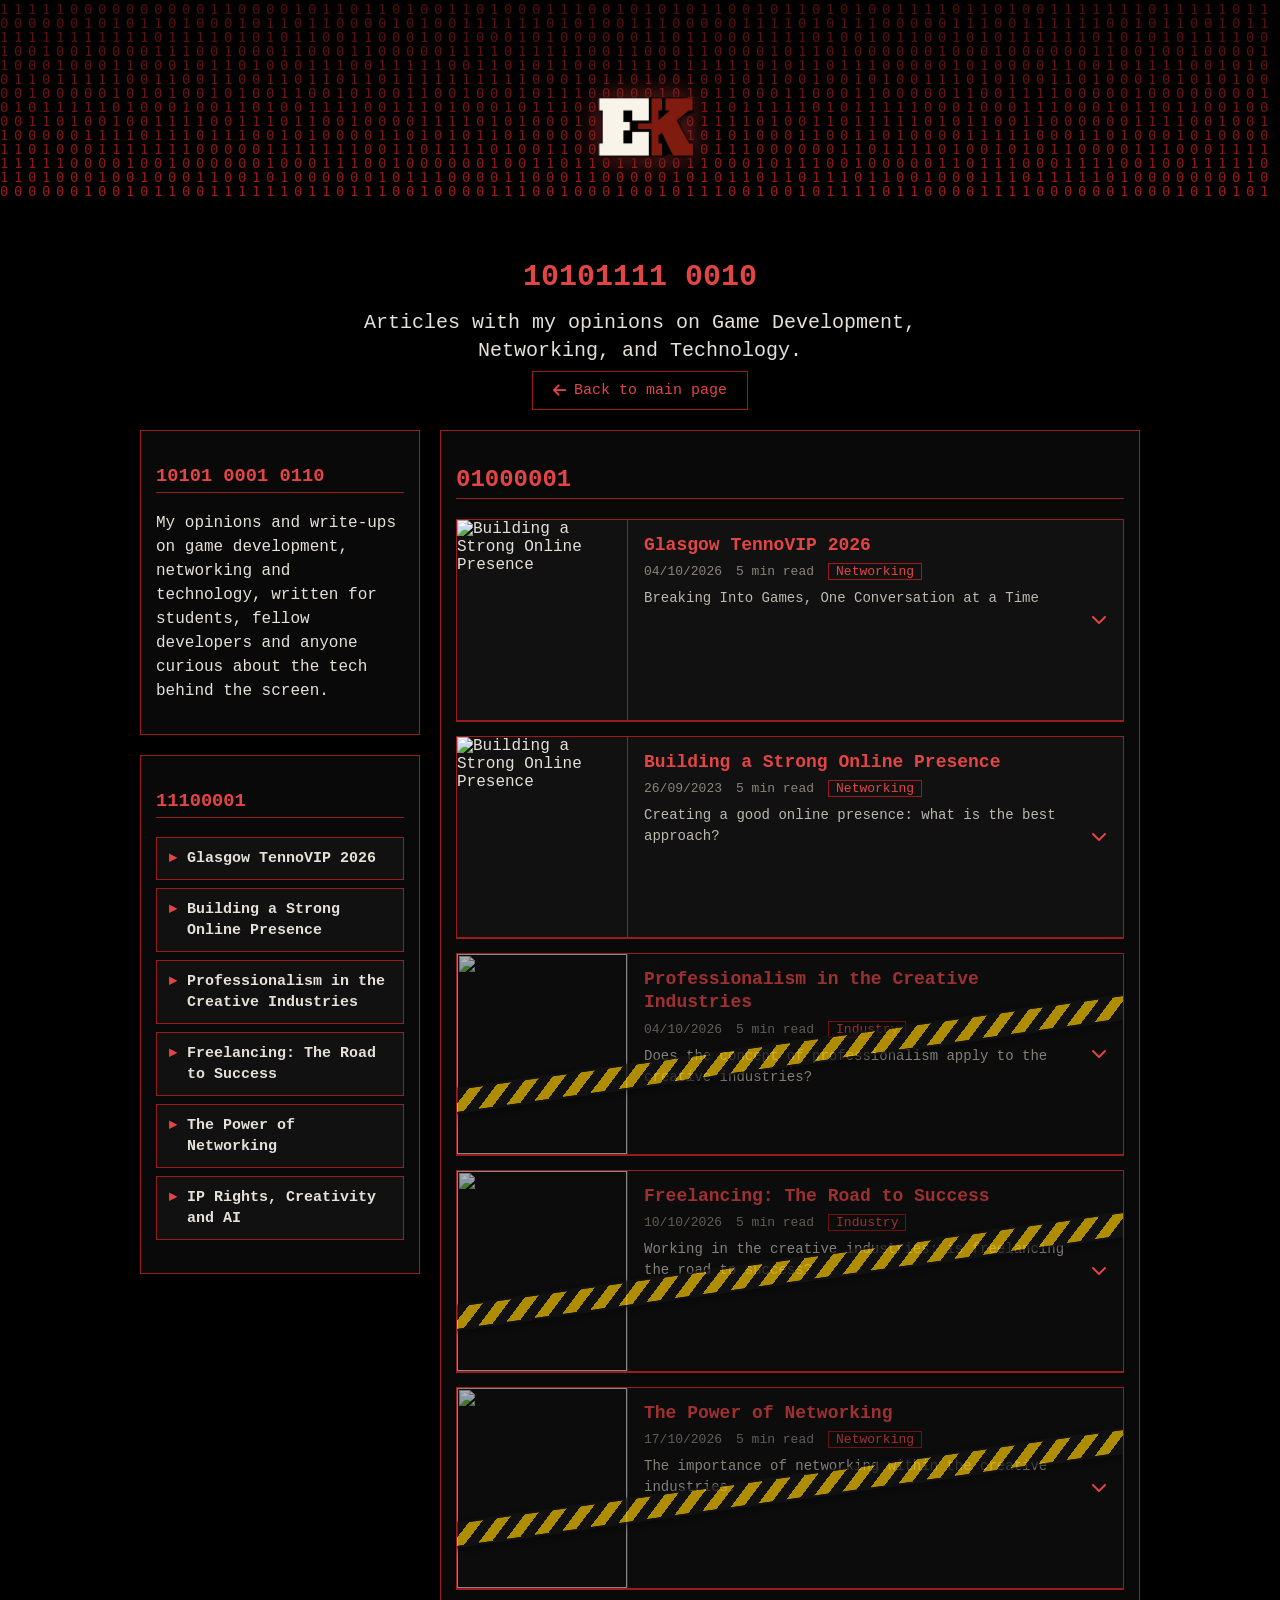
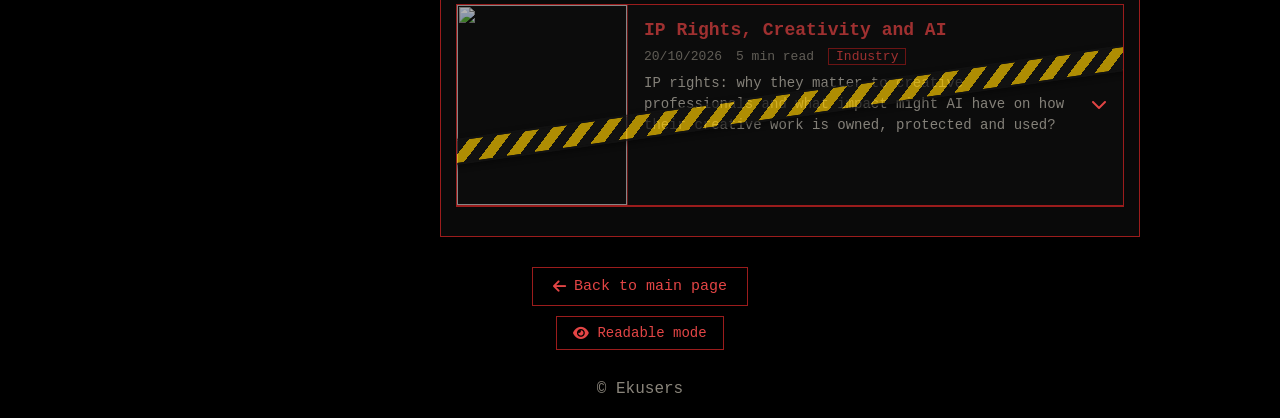
==== article.html @ 9459da47 "Update" ====
<!DOCTYPE html>
<html lang="en">
<head>
    <meta charset="utf-8">
    <title>Articles | EK Portfolio</title>
    <meta name="viewport" content="width=device-width, initial-scale=1.0">
    <meta name="description" content="Articles on games, development and interactive web systems.">
    <meta name="theme-color" content="#000000">

    <!-- Page icon shown in the browser tab -->
    <link rel="icon" type="image/png" href="logo.png">
    <link rel="apple-touch-icon" href="logo.png">

    <!-- Font Awesome -->
    <link rel="stylesheet" href="https://cdnjs.cloudflare.com/ajax/libs/font-awesome/6.5.0/css/all.min.css">

    <link rel="stylesheet" href="style.css">

    <script>
        // Returning visitors in the same browser session skip the loading screen
        try { if (sessionStorage.getItem("ekSeen")) document.documentElement.classList.add("skip-loader"); } catch (e) {}
    </script>
</head>
<body>

<canvas id="matrix"></canvas>

<!-- LOADING SCREEN -->
<div id="loader">
    <img src="logo.png" class="loader-logo" alt="" aria-hidden="true">
    <div class="loading-text" id="loadingText"></div>
    <div class="loading-bar-container">
        <div class="loading-bar" id="loadingBar"></div>
    </div>
</div>

<div class="page blog-page hidden">

    <!-- ============ TITLE AREA ============ -->
    <header>
        <img src="logo.png" class="main-logo" alt="EK logo">

        <h1>Articles page</h1>
        <p class="headline">Articles with my opinions on Game Development, Networking, and Technology.</p>

        <div class="cta-row">
            <a class="btn btn-secondary" href="index.html"><i class="fas fa-arrow-left"></i> Back to main page</a>
        </div>
    </header>

    <div class="layout">

        <!-- ============ SIDEBAR ============ -->
        <aside class="sidebar">

            <div class="box" id="about-blog">
                <h3>About this page</h3>
                <p class="about-text">My opinions and write-ups on game development, networking and technology, written for students, fellow developers and anyone curious about the tech behind the screen.</p>
            </div>

            <div class="box" id="article-list-box">
                <h3>Articles</h3>
                <!-- Filled in automatically from the articles on this page. Click one to jump to it and open it. -->
                <ul class="article-jump" id="articleJump"></ul>
                <br>
            </div>

        </aside>

        <!-- ============ ARTICLES ============ -->
        <main class="content">

            <div class="box" id="articles">
                <h2>Articles</h2>
                <!-- ================================================================
                     ARTICLE 1
                     ================================================================ -->
                <div class="project-item article-item" id="article-1">

                    <button class="project-toggle article-toggle">
                        <img class="article-thumb" src="IMG_9405.jpg"  viewBox='0 0 320 200'%3E%3Crect width='320' height='200' fill='%23111'/%3E%3Crect x='4' y='4' width='312' height='192' alt="Building a Strong Online Presence">
                        <span class="article-summary">
                            <span class="article-title">Glasgow TennoVIP 2026</span>
                            <span class="article-meta">
                                <span class="article-date">04/10/2026</span>
                                <span>5 min read</span>
                                <span class="article-topic">Networking</span>
                            </span>
                            <span class="article-excerpt">Breaking Into Games, One Conversation at a Time</span>
                        </span>
                        <span class="article-chevron" aria-hidden="true"><i class="fas fa-chevron-down"></i></span>
                    </button>

                    <!-- THE ARTICLE -->

                    <div class="project-content article-content">
                        <div class="article-body">

                            <div class="article-byline">
                                <span>By Christopher Abraham</span>
                                <span>04/10/2026</span>
                                <span data-word-count></span>
                            </div>

                            <p class="article-lede">Last night I had the chance to attend Glasgow TennoVIP 2026, an evening that turned out to be one of the most valuable experiences I've had so far as an aspiring game developer.</p>
 
                            <p>TennoVIP is Digital Extremes' community event series built around Warframe, and this particular evening brought together fans, developers, and members of the community team for an evening of conversation, insight, and genuine connection.</p>
                            <p>For someone still early in their journey into the games industry, it was a rare opportunity to speak directly with people who have built careers at a studio I deeply admire.</p>

                            <h4 id="choosing-a-platform">The Conversation</h4>
                            <p>The highlight of the night was an insightful discussion with members of the Warframe development and community team about a question that matters a great deal to junior developers and students: how do you stand out and actually break into a studio like Digital Extremes?</p>
                            <p>A huge thank you to Megan Everett, Adrian Bott, and Zach McKone, who each took the time to share honest, practical advice on getting noticed by employers and building a path into video game development.</p>
 
                            <h4 id="promoting-work">What We Talked About</h4>
                            <p>A few of the key themes from the conversation:</p>
                                <ul class="project-highlights">
                                    <li>Building a visible portfolio &mdash; having finished, playable work online matters more than a long list of unfinished ideas.</li>
                                    <li>Getting noticed by studios &mdash; engaging genuinely with a studio's community, events and output before ever applying.</li>
                                    <li>Standing out from other candidates &mdash; leaning into a specific skill or niche rather than trying to do everything.</li>
                                    <li>Networking honestly &mdash; treating events like this as a conversation, not a pitch, and following up afterwards.</li>
                                    <li>Persistence over perfection &mdash; most people's path into the industry wasn't linear, and that's normal.</li>
                                </ul>


 
                            <h4 id="standing-out">Why Moments Like This Matter</h4>
                            <p>What struck me most was how generous the conversation felt. There was no gatekeeping or vague platitudes, just real, actionable insight from people who clearly care about helping the next generation of developers find their footing.</p>
                            <p>Moments like these are invaluable for anyone starting out in games, where the path in isn't always obvious and advice from people who've actually walked it is worth more than almost anything else.</p>
                    
                            
 
                            <h4 id="include-exclude">Final Thoughts</h4>
                            <p>I'm incredibly grateful for the opportunity, and for the generosity of the Digital Extremes team in hosting an event like this close to home. It's one thing to admire a studio from a distance; it's another to be welcomed in, even briefly, and treated as part of the conversation rather than an outsider looking in.</p>
                            <p>To anyone else studying or starting out in game development: look out for events like this. The advice is useful, but the connections and confidence you take away from them matter just as much.</p>
                                
    
                            <div class="article-sources">
                                <h4>Megan Everett, Myself, Zach McKone and Adrian Bott</h4>
                                <img src="IMG_9408.jpg" alt="Megan Everett, Myself, Zach McKone and Adrian Bott" class="article-image">
                            </div>

                        </div>
                    </div>
                </div>

                <!-- ================================================================
                     ARTICLE 2
                     ================================================================ -->
                <div class="project-item article-item" id="article-2">

                    <button class="project-toggle article-toggle">
                        <img class="article-thumb" src="https://ecole-intuit-lab.co.in/wp-content/uploads/fly-images/27397/portfolio-ideas-for-design-students-15-unique-creative-projects-to-truly-stand-out-1-1800x1800.png"  viewBox='0 0 320 200'%3E%3Crect width='320' height='200' fill='%23111'/%3E%3Crect x='4' y='4' width='312' height='192' alt="Building a Strong Online Presence">
                        <span class="article-summary">
                            <span class="article-title">Building a Strong Online Presence</span>
                            <span class="article-meta">
                                <span class="article-date">26/09/2023</span>
                                <span>5 min read</span>
                                <span class="article-topic">Networking</span>
                            </span>
                            <span class="article-excerpt">Creating a good online presence: what is the best approach?</span>
                        </span>
                        <span class="article-chevron" aria-hidden="true"><i class="fas fa-chevron-down"></i></span>
                    </button>

                    <!-- THE ARTICLE -->
                    <div class="project-content article-content">
                        <div class="article-body">

                            <div class="article-byline">
                                <span>By Christopher Abraham</span>
                                <span>26/09/2023</span>
                                <span data-word-count></span>
                            </div>

                            <p class="article-lede">An online presence has become part of the modern CV. Research shows around 70% of employers use social media to screen candidates, and 47% are less likely to interview someone they cannot find online at all. Management writer Tom Peters put the underlying idea plainly back in 1997: "We are CEOs of our own companies: Me Inc."</p>
 
                            <p>Establishing a presence usually begins with an audit: searching your own name, tightening privacy settings, and deciding what you actually want to be known for. Next comes consistency, the same username, a professional photo, and a short bio that tells the same story everywhere it appears. The final piece is a central hub, ideally a personal website you control, that everything else points back to.</p>
 
                            <h4 id="choosing-a-platform">Choosing a Platform</h4>
                            <p>Platforms are best chosen by audience rather than fashion. Two or three well-maintained profiles generally outperform many neglected ones, and each serves a different purpose: professional networks build credibility, portfolios demonstrate skill, and social channels show personality and communication style.</p>
                                <ul class="project-highlights">
                                    <li>LinkedIn is the default for recruiters in almost every sector.</li>
                                    <li>A personal website provides a permanent, searchable portfolio you fully control.</li>
                                    <li>Industry-specific platforms serve particular fields; GitHub for computing, Behance and Dribbble for design, YouTube or Instagram for media and photography.</li>
                                </ul>
 
                            <h4 id="promoting-work">Promoting Work and Getting Noticed</h4>
                            <p>Promotion is largely consistent, generous participation rather than any single clever trick. Common steps include:</p>
                                <ul class="project-highlights">
                                    <li>Sharing projects as short stories covering the problem, the process, and the result.</li>
                                    <li>Commenting thoughtfully on others' work and joining relevant industry groups.</li>
                                    <li>Following target companies and engaging with their content before applying.</li>
                                    <li>Using clear, specific keywords in headlines and bios so recruiters can actually find you.</li>
                                    <li>Collecting recommendations from tutors, placement supervisors, and clients.</li>
                                    <li>Including a portfolio link on every CV and application.</li>
                                </ul>
 
                            <figure class="article-figure">
                                <div class="gauge-chart">
                                <p class="gauge-title">What employers do when researching candidates online (%)</p>
                                <div class="gauge" style="--value: 70">Screen social media before hiring</div>
                                <div class="gauge" style="--value: 71">Find social screening helpful for fit</div>
                                <div class="gauge" style="--value: 57">Less likely to interview if not found online</div>
                                <div class="gauge" style="--value: 54">Less likely to hire after distasteful content</div>
                                </div>
                                <figcaption>Source: <a href="https://fama.io/post/social-media-employment-requirement" target="_blank" rel="noopener">Fama, "Could Social Media Become the Next Requirement for Employment?"</a>, based on CareerBuilder/Harris Poll data; and <a href="https://www.getphyllo.com/post/how-can-social-media-screening-affect-job-opportunities" target="_blank" rel="noopener">Phyllo (2025)</a></figcaption>
                            </figure>
 
                            <h4 id="standing-out">Standing Out From the Competition</h4>
                            <p>Graduates in the same field often share similar grades and skills, so distinction comes from focus and evidence. Peters suggested asking what your "product" does that makes it different, in fifteen words or less. As one design agency put it when reviewing portfolios: "I would much rather see five strong pieces than sift through twenty mediocre ones."</p>
                            <p>A clear one-sentence positioning statement helps, something like "a data analyst who communicates through visual storytelling." Evidence beats adjectives: a measurable result, such as improving a site's load time or growing a society's membership, says more than calling yourself hardworking. Self-initiated projects, volunteering, and competition entries all signal initiative on top of coursework.</p>
                    
                            <figure class="article-figure">
                                <div class="chart">
                                <svg viewBox="0 0 480 220" xmlns="http://www.w3.org/2000/svg" role="img" aria-label="Bar chart: 86 percent of employers will visit a candidate portfolio if offered one, and 71 percent say portfolio quality shapes their hiring decision">
                                    <line class="grid" x1="40" y1="180" x2="460" y2="180"></line>
                                    <rect class="bar" x="100" y="42" width="90" height="138"></rect>
                                    <text x="145" y="32" text-anchor="middle">86%</text>
                                    <text class="muted" x="145" y="200" text-anchor="middle">Will visit a portfolio</text>
                                    <text class="muted" x="145" y="216" text-anchor="middle">if offered one</text>
                                    <rect class="bar" x="290" y="78" width="90" height="102"></rect>
                                    <text x="335" y="68" text-anchor="middle">71%</text>
                                    <text class="muted" x="335" y="200" text-anchor="middle">Say portfolio quality</text>
                                    <text class="muted" x="335" y="216" text-anchor="middle">shapes hiring decisions</text>
                                </svg>
                                </div>
                                <figcaption>Source: <a href="https://www.format.com/magazine/how-to-create-portfolio-hired-design-jobs" target="_blank" rel="noopener">Format Magazine, "How to Create a Portfolio That Gets You Hired"</a></figcaption>
                            </figure>
 
                            <h4 id="include-exclude">What to Include and What to Exclude</h4>
                            <p>Include:</p>
                                <ul class="project-highlights">
                                    <li>A small selection of your best three to six pieces, chosen for quality over quantity.</li>
                                    <li>Case studies explaining your role, tools, decisions, and outcomes.</li>
                                    <li>Testimonials, certificates, and links to live or published work.</li>
                                    <li>A concise, professional "About" section.</li>
                                </ul>
                            <p>Exclude:</p>
                                <ul class="project-highlights">
                                    <li>Weak, outdated, or unfinished work.</li>
                                    <li>Confidential client or placement material shared without permission.</li>
                                    <li>Content that surveyed employers flag provocative posts, references to drink or drugs, discriminatory comments.</li>
                                    <li>Complaints about tutors, employers, or colleagues.</li>
                                </ul>
 
                            <h4 id="update-frequency">Update Frequency and Examples of Work</h4>
                            <p>A portfolio is typically refreshed after each significant project and reviewed every term. On your main platform, posting or engaging two or three times a week is a sustainable rhythm, since regularity matters more than volume. As personal branding writer Dan Schawbel puts it, "Life is one big pitch, so you'd better start practicing."</p>
                            <p>Showcasing can begin early, even with limited experience. Typical starter examples include:</p>
                                <ul class="project-highlights">
                                    <li>A coursework project rewritten as a short case study.</li>
                                    <li>A GitHub repository with a clear, well-written README.</li>
                                    <li>A blog post analysing a current trend in your field.</li>
                                    <li>Before-and-after screenshots or a two-minute walkthrough video.</li>
                                    <li>A self-initiated redesign or improvement for a local business or society.</li>
                                </ul>
 
                            <h4 id="industry-guidance">Industry Guidance and Advice for Students</h4>
                            <p>Across most professions the guidance is consistent: be professional, visible, and authentic. Following professional bodies and leading practitioners helps you learn the standards and vocabulary of your field, and many industries publish their own social media guidelines worth reading early.</p>
                                <ul class="project-highlights">
                                    <li>Search your own name regularly.</li>
                                    <li>Separate personal and professional accounts where possible.</li>
                                    <li>Build contacts among alumni and industry speakers.</li>
                                    <li>Seek permission before sharing group or client work.</li>
                                    <li>Proofread everything before it goes public.</li>
                                    <li>Use a professional email address and profile photo.</li>
                                    <li>Be honest about your skills and experience.</li>
                                    <li>Keep content constructive rather than critical.</li>
                                    <li>Stay consistent in tone, style, and posting frequency.</li>
                                    <li>Be patient, a presence takes time, and quality still beats quantity.</li>
                                </ul>
    
                            <div class="article-sources">
                                <h4>Sources</h4>
                                <ol>
                                <li><a href="https://fama.io/post/social-media-employment-requirement" target="_blank" rel="noopener">Fama &mdash; "Could Social Media Become the Next Requirement for Employment?"</a></li>
                                <li><a href="https://www.getphyllo.com/post/how-can-social-media-screening-affect-job-opportunities" target="_blank" rel="noopener">Phyllo &mdash; "How Can Social Media Screening Affect Job Opportunities?" (2025)</a></li>
                                <li><a href="https://www.format.com/magazine/how-to-create-portfolio-hired-design-jobs" target="_blank" rel="noopener">Format Magazine &mdash; "How to Create a Portfolio That Gets You Hired"</a></li>
                                <li><a href="https://theproductivitypro.com/blog/tag/branding/" target="_blank" rel="noopener">Laura Stack &mdash; "Brand You: The Basics of Personal Branding," The Productivity Pro</a></li>
                                <li><a href="https://dongiannatti.substack.com/p/the-brand-called-you-tom-peters-1997" target="_blank" rel="noopener">Tom Peters &mdash; "The Brand Called You," Fast Company (1997)</a></li>
                                </ol>
                            </div>

                        </div>
                    </div>
                </div>

                <!-- ================================================================
                     ARTICLE 2
                     ================================================================ -->
                <div class="project-item article-item" id="article-2">

                    <button class="project-toggle article-toggle wip">
                        <img class="article-thumb" src="https://pec.ac.uk/wp-content/uploads/2021/05/AdobeStock_236241367-1-930x620-1.webp" viewBox='0 0 320 200'%3E%3Crect width='320' height='200' fill='%23111'/%3E%3Crect x='4' y='4' width='312' height='192' fill='none' stroke='%239b1c1c' stroke-width='2'/%3E%3Ctext x='160' y='106' fill='%238a857b' font-family='Courier New,monospace' font-size='18' text-anchor='middle'%3ECover image%3C/text%3E%3C/svg%3E" alt="">
                        <span class="article-summary">
                            <span class="article-title">Professionalism in the Creative Industries</span>
                            <span class="article-meta">
                                <span class="article-date">04/10/2026</span>
                                <span>5 min read</span>
                                <span class="article-topic">Industry</span>
                            </span>
                            <span class="article-excerpt">Does the concept of professionalism apply to the creative industries?</span>
                        </span>
                        <span class="article-chevron" aria-hidden="true"><i class="fas fa-chevron-down"></i></span>
                    </button>

                    <!-- THE ARTICLE-->
                    <div class="project-content article-content">
                        <div class="article-body">

                            <div class="article-byline">
                                <span>By Christopher Abraham</span>
                                <span>04/10/2026</span>
                                <span data-word-count></span>
                            </div>

                            <p class="article-lede">Opening</p>

                            <h4>Title</h4>
                            <p>Paragraph</p>
                            <p>Paragraph</p>

                            <h4>Title</h4>
                            <p>Paragraph</p>
                            <p>Paragraph</p>
                            <p>Paragraph</p>

                            <figure class="article-figure">
                                <img src="data:image/svg+xml,%3Csvg xmlns='http://www.w3.org/2000/svg' viewBox='0 0 800 450'%3E%3Crect width='800' height='450' fill='%23111'/%3E%3Crect x='6' y='6' width='788' height='438' fill='none' stroke='%239b1c1c' stroke-width='2'/%3E%3Ctext x='400' y='235' fill='%238a857b' font-family='Courier New,monospace' font-size='30' text-anchor='middle'%3EImage 2%3C/text%3E%3C/svg%3E" alt="Describe what this image shows">
                                <figcaption>Image caption</figcaption>
                            </figure>

                            <h4>Title</h4>
                            <p>Paragraph</p>
                            <p>Paragraph</p>

                            <h4>Title</h4>
                            <p>Paragraph</p>
                            <p>Paragraph</p>


                            <figure class="article-figure">
                                <img src="data:image/svg+xml,%3Csvg xmlns='http://www.w3.org/2000/svg' viewBox='0 0 800 450'%3E%3Crect width='800' height='450' fill='%23111'/%3E%3Crect x='6' y='6' width='788' height='438' fill='none' stroke='%239b1c1c' stroke-width='2'/%3E%3Ctext x='400' y='235' fill='%238a857b' font-family='Courier New,monospace' font-size='30' text-anchor='middle'%3EImage 2%3C/text%3E%3C/svg%3E" alt="Describe what this image shows">
                                <figcaption>Image caption</figcaption>
                            </figure>

                            <h4>Title</h4>
                            <p>Paragraph</p>
                            <p>Paragraph</p>

                            <div class="article-sources">
                                <h4>Sources</h4>
                                <ol>
                                    <li><a href="#" target="_blank" rel="noopener noreferrer">[Author. Title of the source. Publisher, year.]</a></li>
                                    <li><a href="#" target="_blank" rel="noopener noreferrer">[Author. Title of the source. Publisher, year.]</a></li>
                                    <li><a href="#" target="_blank" rel="noopener noreferrer">[Author. Title of the source. Publisher, year.]</a></li>
                                </ol>
                            </div>

                        </div>
                    </div>
                </div>

                <!-- ================================================================
                     ARTICLE 3 
                     ================================================================ -->
                <div class="project-item article-item" id="article-3">

                    <button class="project-toggle article-toggle wip">
                        <img class="article-thumb" src="https://whereintheworldisnina.com/wp-content/uploads/2020/04/working-online-as-a-freelancer-800x520.jpg" viewBox='0 0 320 200'%3E%3Crect width='320' height='200' fill='%23111'/%3E%3Crect x='4' y='4' width='312' height='192' fill='none' stroke='%239b1c1c' stroke-width='2'/%3E%3Ctext x='160' y='106' fill='%238a857b' font-family='Courier New,monospace' font-size='18' text-anchor='middle'%3ECover image%3C/text%3E%3C/svg%3E" alt="">
                        <span class="article-summary">
                            <span class="article-title">Freelancing: The Road to Success</span>
                            <span class="article-meta">
                                <span class="article-date">10/10/2026</span>
                                <span>5 min read</span>
                                <span class="article-topic">Industry</span>
                            </span>
                            <span class="article-excerpt">Working in the creative industries: is freelancing the road to success?</span>
                        </span>
                        <span class="article-chevron" aria-hidden="true"><i class="fas fa-chevron-down"></i></span>
                    </button>

                    <!-- THE ARTICLE-->
                    <div class="project-content article-content">
                        <div class="article-body">

                            <div class="article-byline">
                                <span>By Christopher Abraham</span>
                                <span>10/10/2026</span>
                                <span data-word-count></span>
                            </div>

                             <p class="article-lede">Opening</p>

                            <h4>Title</h4>
                            <p>Paragraph</p>
                            <p>Paragraph</p>

                            <h4>Title</h4>
                            <p>Paragraph</p>
                            <p>Paragraph</p>
                            <p>Paragraph</p>

                            <figure class="article-figure">
                                <img src="data:image/svg+xml,%3Csvg xmlns='http://www.w3.org/2000/svg' viewBox='0 0 800 450'%3E%3Crect width='800' height='450' fill='%23111'/%3E%3Crect x='6' y='6' width='788' height='438' fill='none' stroke='%239b1c1c' stroke-width='2'/%3E%3Ctext x='400' y='235' fill='%238a857b' font-family='Courier New,monospace' font-size='30' text-anchor='middle'%3EImage 2%3C/text%3E%3C/svg%3E" alt="Describe what this image shows">
                                <figcaption>Image caption</figcaption>
                            </figure>

                            <h4>Title</h4>
                            <p>Paragraph</p>
                            <p>Paragraph</p>

                            <figure class="article-figure">
                                <div class="chart" data-type="bar" data-unit="Sample"
                                     data-labels="1,2,3,4,5"
                                     data-values="3,7,12,9,16"></div>
                                <figcaption>Graph caption</figcaption>
                            </figure>

                            <h4>Title</h4>
                            <p>Paragraph</p>
                            <p>Paragraph</p>

                            <h4>Title</h4>
                            <p>Paragraph</p>
                            <p>Paragraph</p>


                            <figure class="article-figure">
                                <img src="data:image/svg+xml,%3Csvg xmlns='http://www.w3.org/2000/svg' viewBox='0 0 800 450'%3E%3Crect width='800' height='450' fill='%23111'/%3E%3Crect x='6' y='6' width='788' height='438' fill='none' stroke='%239b1c1c' stroke-width='2'/%3E%3Ctext x='400' y='235' fill='%238a857b' font-family='Courier New,monospace' font-size='30' text-anchor='middle'%3EImage 2%3C/text%3E%3C/svg%3E" alt="Describe what this image shows">
                                <figcaption>Image caption</figcaption>
                            </figure>

                            <h4>Title</h4>
                            <p>Paragraph</p>
                            <p>Paragraph</p>

                            <div class="article-sources">
                                <h4>Sources</h4>
                                <ol>
                                    <li><a href="#" target="_blank" rel="noopener noreferrer">[Author. Title of the source. Publisher, year.]</a></li>
                                    <li><a href="#" target="_blank" rel="noopener noreferrer">[Author. Title of the source. Publisher, year.]</a></li>
                                    <li><a href="#" target="_blank" rel="noopener noreferrer">[Author. Title of the source. Publisher, year.]</a></li>
                                </ol>
                            </div>

                        </div>
                    </div>
                </div>

                <!-- ================================================================
                     ARTICLE 4
                     ================================================================ -->
                <div class="project-item article-item" id="article-4">

                    <button class="project-toggle article-toggle wip">
                        <img class="article-thumb" src="https://knowledge.wharton.upenn.edu/wp-content/uploads/2023/11/11.22.23-marissa-king-nano-tool-networking-v2-GettyImages-1385170533.jpg" viewBox='0 0 320 200'%3E%3Crect width='320' height='200' fill='%23111'/%3E%3Crect x='4' y='4' width='312' height='192' fill='none' stroke='%239b1c1c' stroke-width='2'/%3E%3Ctext x='160' y='106' fill='%238a857b' font-family='Courier New,monospace' font-size='18' text-anchor='middle'%3ECover image%3C/text%3E%3C/svg%3E" alt="">
                        <span class="article-summary">
                            <span class="article-title">The Power of Networking</span>
                            <span class="article-meta">
                                <span class="article-date">17/10/2026</span>
                                <span>5 min read</span>
                                <span class="article-topic">Networking</span>
                            </span>
                            <span class="article-excerpt">The importance of networking within the creative industries.</span>
                        </span>
                        <span class="article-chevron" aria-hidden="true"><i class="fas fa-chevron-down"></i></span>
                    </button>

                    <!-- THE ARTICLE-->
                    <div class="project-content article-content">
                        <div class="article-body">

                            <div class="article-byline">
                                <span>By Christopher Abraham</span>
                                <span>17/10/2026</span>
                                <span data-word-count></span>
                            </div>

                             <p class="article-lede">Opening</p>

                            <h4>Title</h4>
                            <p>Paragraph</p>
                            <p>Paragraph</p>

                            <h4>Title</h4>
                            <p>Paragraph</p>
                            <p>Paragraph</p>
                            <p>Paragraph</p>

                            <figure class="article-figure">
                                <img src="data:image/svg+xml,%3Csvg xmlns='http://www.w3.org/2000/svg' viewBox='0 0 800 450'%3E%3Crect width='800' height='450' fill='%23111'/%3E%3Crect x='6' y='6' width='788' height='438' fill='none' stroke='%239b1c1c' stroke-width='2'/%3E%3Ctext x='400' y='235' fill='%238a857b' font-family='Courier New,monospace' font-size='30' text-anchor='middle'%3EImage 2%3C/text%3E%3C/svg%3E" alt="Describe what this image shows">
                                <figcaption>Image caption</figcaption>
                            </figure>

                            <h4>Title</h4>
                            <p>Paragraph</p>
                            <p>Paragraph</p>

                            <figure class="article-figure">
                                <div class="chart" data-type="bar" data-unit="Sample"
                                     data-labels="1,2,3,4,5"
                                     data-values="3,7,12,9,16"></div>
                                <figcaption>Graph caption</figcaption>
                            </figure>

                            <h4>Title</h4>
                            <p>Paragraph</p>
                            <p>Paragraph</p>

                            <h4>Title</h4>
                            <p>Paragraph</p>
                            <p>Paragraph</p>


                            <figure class="article-figure">
                                <img src="data:image/svg+xml,%3Csvg xmlns='http://www.w3.org/2000/svg' viewBox='0 0 800 450'%3E%3Crect width='800' height='450' fill='%23111'/%3E%3Crect x='6' y='6' width='788' height='438' fill='none' stroke='%239b1c1c' stroke-width='2'/%3E%3Ctext x='400' y='235' fill='%238a857b' font-family='Courier New,monospace' font-size='30' text-anchor='middle'%3EImage 2%3C/text%3E%3C/svg%3E" alt="Describe what this image shows">
                                <figcaption>Image caption</figcaption>
                            </figure>

                            <h4>Title</h4>
                            <p>Paragraph</p>
                            <p>Paragraph</p>

                            <div class="article-sources">
                                <h4>Sources</h4>
                                <ol>
                                    <li><a href="#" target="_blank" rel="noopener noreferrer">[Author. Title of the source. Publisher, year.]</a></li>
                                    <li><a href="#" target="_blank" rel="noopener noreferrer">[Author. Title of the source. Publisher, year.]</a></li>
                                    <li><a href="#" target="_blank" rel="noopener noreferrer">[Author. Title of the source. Publisher, year.]</a></li>
                                </ol>
                            </div>

                        </div>
                    </div>
                </div>

                <!-- ================================================================
                     ARTICLE 5
                     ================================================================ -->
                <div class="project-item article-item" id="article-5">

                    <button class="project-toggle article-toggle wip">
                        <img class="article-thumb" src="https://specials-images.forbesimg.com/imageserve/68221fb3a09ccc744313a422/960x0.jpg" viewBox='0 0 320 200'%3E%3Crect width='320' height='200' fill='%23111'/%3E%3Crect x='4' y='4' width='312' height='192' fill='none' stroke='%239b1c1c' stroke-width='2'/%3E%3Ctext x='160' y='106' fill='%238a857b' font-family='Courier New,monospace' font-size='18' text-anchor='middle'%3ECover image%3C/text%3E%3C/svg%3E" alt="">
                        <span class="article-summary">
                            <span class="article-title">IP Rights, Creativity and AI</span>
                            <span class="article-meta">
                                <span class="article-date">20/10/2026</span>
                                <span>5 min read</span>
                                <span class="article-topic">Industry</span>
                            </span>
                            <span class="article-excerpt">IP rights: why they matter to creative professionals and what impact might AI have on how their creative work is owned, protected and used?</span>
                        </span>
                        <span class="article-chevron" aria-hidden="true"><i class="fas fa-chevron-down"></i></span>
                    </button>

                    <!-- THE ARTICLE-->
                    <div class="project-content article-content">
                        <div class="article-body">

                            <div class="article-byline">
                                <span>By Christopher Abraham</span>
                                <span>20/10/2026</span>
                                <span data-word-count></span>
                            </div>

                             <p class="article-lede">Opening</p>

                            <h4>Title</h4>
                            <p>Paragraph</p>
                            <p>Paragraph</p>

                            <h4>Title</h4>
                            <p>Paragraph</p>
                            <p>Paragraph</p>
                            <p>Paragraph</p>

                            <figure class="article-figure">
                                <img src="data:image/svg+xml,%3Csvg xmlns='http://www.w3.org/2000/svg' viewBox='0 0 800 450'%3E%3Crect width='800' height='450' fill='%23111'/%3E%3Crect x='6' y='6' width='788' height='438' fill='none' stroke='%239b1c1c' stroke-width='2'/%3E%3Ctext x='400' y='235' fill='%238a857b' font-family='Courier New,monospace' font-size='30' text-anchor='middle'%3EImage 2%3C/text%3E%3C/svg%3E" alt="Describe what this image shows">
                                <figcaption>Image caption</figcaption>
                            </figure>

                            <h4>Title</h4>
                            <p>Paragraph</p>
                            <p>Paragraph</p>

                            <figure class="article-figure">
                                <div class="chart" data-type="bar" data-unit="Sample"
                                     data-labels="1,2,3,4,5"
                                     data-values="3,7,12,9,16"></div>
                                <figcaption>Graph caption</figcaption>
                            </figure>

                            <h4>Title</h4>
                            <p>Paragraph</p>
                            <p>Paragraph</p>

                            <h4>Title</h4>
                            <p>Paragraph</p>
                            <p>Paragraph</p>


                            <figure class="article-figure">
                                <img src="data:image/svg+xml,%3Csvg xmlns='http://www.w3.org/2000/svg' viewBox='0 0 800 450'%3E%3Crect width='800' height='450' fill='%23111'/%3E%3Crect x='6' y='6' width='788' height='438' fill='none' stroke='%239b1c1c' stroke-width='2'/%3E%3Ctext x='400' y='235' fill='%238a857b' font-family='Courier New,monospace' font-size='30' text-anchor='middle'%3EImage 2%3C/text%3E%3C/svg%3E" alt="Describe what this image shows">
                                <figcaption>Image caption</figcaption>
                            </figure>

                            <h4>Title</h4>
                            <p>Paragraph</p>
                            <p>Paragraph</p>

                            <div class="article-sources">
                                <h4>Sources</h4>
                                <ol>
                                    <li><a href="#" target="_blank" rel="noopener noreferrer">[Author. Title of the source. Publisher, year.]</a></li>
                                    <li><a href="#" target="_blank" rel="noopener noreferrer">[Author. Title of the source. Publisher, year.]</a></li>
                                    <li><a href="#" target="_blank" rel="noopener noreferrer">[Author. Title of the source. Publisher, year.]</a></li>
                                </ol>
                            </div>

                        </div>
                    </div>
                </div>

            </div>

        </main>

    </div>

    <!-- BACK BUTTON again, so nobody has to scroll up -->
    <div class="cta-row back-row">
        <a class="btn btn-secondary" href="index.html"><i class="fas fa-arrow-left"></i> Back to main page</a>
    </div>

    <footer>&copy; Ekusers</footer>

</div>

<!-- LIGHTBOX (click an article image to enlarge) -->
<div id="lightbox" aria-hidden="true">
    <img src="" alt="">
</div>

<script src="script.js"></script>

<script>
/*CHART-FN-START*/
function buildChartSvg(type, labels, values, unit) {
    const esc = s => String(s).replace(/&/g, "&amp;").replace(/</g, "&lt;").replace(/>/g, "&gt;");
    const W = 600, H = 300, left = 60, right = 580, top = 50, base = 250;
    const n = values.length;
    const biggest = Math.max(...values, 1);

    // pick a tidy step for the grid lines (1, 2, 5 or 10 times a power of ten), four lines above zero
    const rawStep = biggest / 4;
    const mag = Math.pow(10, Math.floor(Math.log10(rawStep)));
    const step = [1, 2, 5, 10].map(m => m * mag).find(s => s >= rawStep);
    const axisMax = step * 4;
    const yOf = v => base - (v / axisMax) * (base - top);
    const slot = (right - left) / n;

    let svg = `<svg viewBox="0 0 ${W} ${H}" xmlns="http://www.w3.org/2000/svg" aria-hidden="true">`;

    for (let i = 0; i <= 4; i++) {
        const y = yOf(step * i);
        svg += `<line class="grid" x1="${left}" y1="${y}" x2="${right}" y2="${y}"/>`;
        svg += `<text class="muted" x="${left - 8}" y="${y + 4}" text-anchor="end">${+(step * i).toFixed(2)}</text>`;
    }
    if (unit) svg += `<text class="muted" x="${left}" y="26">${esc(unit)}</text>`;

    if (type === "line") {
        const pts = values.map((v, i) => [left + slot * i + slot / 2, yOf(v)]);
        svg += `<polyline class="line" points="${pts.map(p => p.join(",")).join(" ")}"/>`;
        pts.forEach((p, i) => {
            svg += `<circle class="dot" cx="${p[0]}" cy="${p[1]}" r="5"/>`;
            svg += `<text x="${p[0]}" y="${p[1] - 12}" text-anchor="middle">${values[i]}</text>`;
        });
    } else {
        const barW = Math.min(64, slot * 0.6);
        values.forEach((v, i) => {
            const x = left + slot * i + (slot - barW) / 2;
            const y = yOf(v);
            svg += `<rect class="bar" x="${x}" y="${y}" width="${barW}" height="${base - y}"/>`;
            svg += `<text x="${x + barW / 2}" y="${y - 8}" text-anchor="middle">${v}</text>`;
        });
    }

    labels.forEach((label, i) => {
        svg += `<text x="${left + slot * i + slot / 2}" y="${base + 24}" text-anchor="middle">${esc(label)}</text>`;
    });

    return svg + `</svg>`;
}
/*CHART-FN-END*/

// 1) draw every chart from its data-* attributes
document.querySelectorAll(".chart[data-type]").forEach(el => {
    const labels = (el.dataset.labels || "").split(",").map(s => s.trim());
    const values = (el.dataset.values || "").split(",").map(Number).filter(v => !isNaN(v));
    if (!values.length || labels.length !== values.length) return;   // mismatched lists: draw nothing

    el.innerHTML = buildChartSvg(el.dataset.type, labels, values, el.dataset.unit);
    el.setAttribute("role", "img");
    el.setAttribute("aria-label",
        (el.dataset.unit ? el.dataset.unit + ": " : "") + labels.map((l, i) => l + " " + values[i]).join(", "));
});

// 2) the sidebar list of articles (each link scrolls to its article and opens it)
const articleJump = document.getElementById("articleJump");
if (articleJump) {
    document.querySelectorAll(".article-item").forEach(item => {
        const title = item.querySelector(".article-title");
        if (!title || !item.id) return;

        const li = document.createElement("li");
        const a = document.createElement("a");
        a.href = "#" + item.id;
        a.dataset.project = item.id;   // script.js handles links with data-project
        a.textContent = title.textContent;
        li.appendChild(a);
        articleJump.appendChild(li);
    });
}

// 3) fill in each article's word count (based on the visible article text,
//    excluding the byline itself and the sources list)
document.querySelectorAll(".article-item").forEach(item => {
    const wcSpan = item.querySelector("[data-word-count]");
    const body = item.querySelector(".article-body");
    if (!wcSpan || !body) return;

    const clone = body.cloneNode(true);
    clone.querySelectorAll(".article-byline, .article-sources").forEach(el => el.remove());

    const words = (clone.textContent.trim().match(/\S+/g) || []).length;
    wcSpan.textContent = words ? `${words.toLocaleString()} words` : "";
});
</script>

</body>
</html>
---- style.css ----
:root {
    --red: #9b1c1c;       /* borders, fills, glows */
    --red-text: #e34545;  /* red used for text and icons (about 4.7:1 on black) */
}

img, video {
    max-width: 100%;
}

body {
    margin: 0;
    background: #000;
    font-family: "Courier New", monospace;
    color: #e6e1d8;
    overflow-x: hidden;
}

/* MATRIX CANVAS */
#matrix {
    position: fixed;
    top: 0;
    left: 0;
    z-index: -2;
    pointer-events: none;
}

/* LOADER */
#loader {
    position: fixed;
    width: 100%;
    height: 100vh;
    height: 100dvh;
    background: #000;
    display: flex;
    flex-direction: column;
    justify-content: center;
    align-items: center;
    z-index: 9999;
}

.loader-logo {
    width: 180px;
    margin-bottom: 20px;
}

.loading-text {
    color: var(--red-text);
    margin-bottom: 15px;
    font-size: 14px;
    letter-spacing: 2px;
}

.loading-bar-container {
    width: 300px;
    max-width: 80vw;
    height: 8px;
    background: #111;
    border: 1px solid #9b1c1c;
}

.loading-bar {
    height: 100%;
    width: 0%;
    background: #9b1c1c;
}

.hidden {
    display: none;
}

#loader.fade-out {
    opacity: 0;
    pointer-events: none;
    transition: opacity 0.3s ease;
}

/* MAIN PAGE */
.page {
    max-width: 1000px;
    width: calc(100% - 40px);
    margin: 0 auto;
    padding: 20px;
    position: relative;
    overflow-x: clip;            /* nothing inside can push the page wider than the screen */
}

header {
    text-align: center;
    margin-bottom: 20px;
}

.main-logo {
    width: 220px;
    position: relative;
    z-index: 1;
    /* logo highlight: a soft dark edge to separate it from the video, then a red glow.
       Tweak the numbers to taste. */
    filter:
        drop-shadow(0 2px 6px rgba(0, 0, 0, 0.8))
        drop-shadow(0 0 12px rgba(227, 69, 69, 0.6));
}

.layout {
    display: flex;
    gap: 20px;
    flex-wrap: wrap;
}

.sidebar {
    flex: 0 0 400px;
}

.content {
    flex: 1;
    min-width: 0;
}

.box {
    background: rgba(10, 10, 10, 0.9);
    border: 1px solid #9b1c1c;
    border-color: var(--red);
    margin-bottom: 20px;
    padding: 15px;
    backdrop-filter: blur(4px);
    transition: box-shadow 0.3s ease;
}

.box h2, .box h3 {
    color: var(--red-text);
    border-bottom: 1px solid #9b1c1c;
    border-color: var(--red);
    padding-bottom: 5px;
}

a {
    color: var(--red-text);
    text-decoration: none;
}

a:hover {
    color: #ffffff;
    box-shadow: 0 0 15px rgba(155, 28, 28, 0.4);
}

/* SLIDESHOW */
.slideshow {
    position: relative;
    overflow: hidden;
}

.slides-wrapper {
    display: flex;
    transition: transform 0.6s ease-in-out;
    width: 100%;
}

.slide {
    min-width: 100%;
    box-sizing: border-box;
}

.slide img {
    width: 100%;
    height: auto;
    display: block;
    transition: transform 0.4s ease, box-shadow 0.4s ease;
}

@media (hover: hover) {
    .slide img:hover {
        transform: scale(1.05);
        box-shadow: 0 0 20px #9b1c1c;
    }
}

/* ARROWS */
.slide-btn {
    position: absolute;
    top: 50%;
    transform: translateY(-50%);
    background: rgba(0,0,0,0.6);
    border: 1px solid #9b1c1c;
    border-color: var(--red);
    color: var(--red-text);
    font-size: 22px;
    padding: 8px 14px;
    cursor: pointer;
    z-index: 2;
    transition: 0.3s;
}

.slide-btn:hover {
    background: #9b1c1c;
    background: var(--red);
    color: #fff;
    box-shadow: 0 0 15px #9b1c1c;
}

.slide-btn.left {
    left: 10px;
}

.slide-btn.right {
    right: 10px;
}

footer {
    text-align: center;
    margin-top: 30px;
    color: #8a857b;
}

/* SOCIAL SECTION */
.social-section {
    text-align: center;
}

.social-grid {
    display: flex;
    flex-wrap: wrap;
    justify-content: center;
    gap: 20px;
    margin-top: 20px;
}

.social-card {
    background: #111;
    border: 1px solid #9b1c1c;
    border-color: var(--red);
    padding: 15px 25px;
    text-decoration: none;
    color: #e6e1d8;
    display: flex;
    align-items: center;
    gap: 10px;
    transition: 0.3s ease;
    min-width: 150px;
    justify-content: center;
}

.social-card i {
    font-size: 18px;
    color: var(--red-text);
}

.social-card:hover {
    background: #9b1c1c;
    color: #fff;
    box-shadow: 0 0 20px #9b1c1c;
    transform: translateY(-3px);
}

.social-card:hover i {
    color: #fff;
}

/* Responsive tweaks */
@media (max-width: 600px) {
    .social-grid {
        flex-direction: column;
        align-items: center;
    }

    .social-card {
        width: 80%;
    }
}

/* PROJECTS SECTION */

.projects-section {
    margin-top: 20px;
}

.project-item {
    margin-bottom: 10px;
}

.project-toggle {
    box-sizing: border-box;
    width: 100%;
    text-align: left;
    padding: 12px;
    background: #111;
    border: 1px solid #9b1c1c;
    border-color: var(--red);
    color: #e6e1d8;
    font-size: 16px;
    cursor: pointer;
    transition: 0.3s;
}

.project-toggle:hover {
    background: #9b1c1c;
    color: #fff;
}

.project-content {
    max-height: 0;
    overflow: hidden;
    background: #0b0b0b;
    border-left: 1px solid #9b1c1c;
    border-right: 1px solid #9b1c1c;
    border-bottom: 1px solid #9b1c1c;
    border-color: var(--red);
    padding: 0 12px;
    transition: max-height 0.4s ease;
}

.project-content p {
    margin: 10px 0;
}

.project-content a {
    color: var(--red-text);
    text-decoration: none;
}

.project-content a:hover {
    text-decoration: underline;
}

@media (max-width: 900px) {
    .sidebar {
        flex: 1 1 100%;
        order: 1;
    }

    .content {
        flex: 1 1 100%;
        order: 2;
    }

    .main-logo { width: 160px; }
}

/* ABOUT + SKILLS */
.about-text {
    line-height: 1.5;
}

.skill-group {
    margin-bottom: 12px;
}

.skill-label {
    margin: 0 0 6px;
    color: #8a857b;
    font-size: 13px;
}

.tags {
    display: flex;
    flex-wrap: wrap;
    gap: 6px;
}

.tags span {
    border: 1px solid #9b1c1c;
    border-color: var(--red);
    background: #111;
    padding: 3px 8px;
    font-size: 13px;
}

/* PROJECT CASE STUDY (inside the dropdown) */
.project-meta {
    display: grid;
    grid-template-columns: max-content 1fr;
    gap: 6px 16px;
    margin: 14px 0;
}

.project-meta dt {
    color: #8a857b;
}

.project-meta dd {
    margin: 0;
}

.meta-label {
    color: #8a857b;
    margin-bottom: 4px;
}

.project-highlights {
    margin: 0 0 12px;
    padding-left: 20px;
    line-height: 1.5;
}

.project-media {
    display: grid;
    grid-template-columns: repeat(auto-fit, minmax(180px, 1fr));
    gap: 10px;
    margin: 12px 0 14px;
}

.project-media img {
    width: 100%;
    display: block;
    border: 1px solid #9b1c1c;
    border-color: var(--red);
    cursor: zoom-in;
}

.media-placeholder {
    grid-column: 1 / -1;
    border: 1px dashed #9b1c1c;
    padding: 28px 12px;
    text-align: center;
    color: #8a857b;
}

.project-video {
    grid-column: 1 / -1;
    aspect-ratio: 16 / 9;
}

.project-video iframe {
    width: 100%;
    height: 100%;
    border: 1px solid #9b1c1c;
}

/* LIGHTBOX */
#lightbox {
    position: fixed;
    inset: 0;
    display: none;
    align-items: center;
    justify-content: center;
    padding: 20px;
    background: rgba(0, 0, 0, 0.92);
    cursor: zoom-out;
    z-index: 10000;
}

#lightbox.open {
    display: flex;
}

#lightbox img {
    max-width: 100%;
    max-height: 100%;
    border: 1px solid #9b1c1c;
}


/* RETURNING VISITORS: skip the loader */
.skip-loader #loader {
    display: none;
}

.skip-loader .page.hidden {
    display: block;
}

/* KEYBOARD FOCUS */
:focus-visible {
    outline: 2px solid var(--red-text);
    outline-offset: 2px;
}

/* GAMEPLAY CLIP */
.hero-clip video {
    width: 100%;
    display: block;
    border: 1px solid var(--red);
    background: #000;
}

.clip-caption {
    margin: 10px 0 0;
    color: #8a857b;
    font-size: 13px;
}


/* HEADLINE + CONTACT BUTTONS */
header .headline {
    max-width: 640px;
    margin: 14px auto 6px;
    font-size: 20px;
    line-height: 1.4;
}

header .availability {
    margin: 0 0 16px;
    color: #8a857b;
}

.cta-row {
    display: flex;
    flex-wrap: wrap;
    justify-content: center;
    gap: 12px;
}

.btn {
    display: inline-flex;
    align-items: center;
    justify-content: center;
    gap: 8px;
    padding: 10px 20px;
    background: var(--red);
    border: 1px solid var(--red);
    color: #fff;
    font-family: inherit;
    font-size: 15px;
    transition: 0.3s;
}

.btn:hover {
    background: #b52424;
    border-color: #b52424;
    border-color: var(--red);
    background: var(--red-text);
    color: #fff;
    box-shadow: 0 0 15px rgba(155, 28, 28, 0.6);
}

.btn-secondary {
    background: transparent;
    color: var(--red-text);
}

.btn-secondary:hover {
    background: var(--red);
    border-color: var(--red);
    color: #fff;
}

/* MOBILE */
@media (max-width: 900px) {
    /* blurring everything behind the boxes every frame is costly on phones,
       and the boxes are already 90% opaque so it's barely visible */
    .box {
        backdrop-filter: none;
    }
}

@media (max-width: 600px) {
    .page {
        width: calc(100% - 20px);
        padding: 10px;
    }

    header .headline {
        font-size: 17px;
    }

    .cta-row .btn {
        flex: 1 1 100%;
    }
}


/* WIP BUTTONS
   Add class="wip" to any button or link to disable it and lay hazard tape across it.
   Optional: change the tilt per element with style="--wip-angle: -20deg"
   (small or narrow buttons look better with a steeper angle).
   Optional: change how see-through the tape is with style="--wip-opacity: 0.5". */
:where(.wip) {
    position: relative;          /* zero specificity so it never overrides an existing position rule */
}

.wip {
    overflow: hidden;            /* tape is clipped to the button's edges */
    pointer-events: none;        /* no clicks, no hover effects */
    user-select: none;
    --wip-angle: -8deg;
}

/* dim the button underneath */
.wip::before {
    content: "";
    position: absolute;
    inset: 0;
    background: rgba(0, 0, 0, 0.3);
}

/* the tape: black and yellow stripes */
.wip::after {
    content: "";
    position: absolute;
    top: 50%;
    left: 50%;
    width: 130%;
    height: 26px;
    box-sizing: border-box;
    transform: translate(-50%, -50%) rotate(var(--wip-angle));
    opacity: var(--wip-opacity, 0.7);   /* lower = more see-through */
    border-top: 2px solid #141414;
    border-bottom: 2px solid #141414;
    background: repeating-linear-gradient(-45deg, #f5c400 0 10px, #141414 10px 20px);
    box-shadow: 0 2px 6px rgba(0, 0, 0, 0.6);
}


/* BANNER VIDEO (behind the logo) */
.banner {
    position: relative;
    display: flex;
    align-items: center;
    justify-content: center;
    --banner-blur: 3px;          /* how blurred the video is */
}

.banner-media {
    position: absolute;
    inset: 0;
    overflow: hidden;
    pointer-events: none;
}

.banner-video {
    position: absolute;
    inset: 0;
    width: 100%;
    height: 100%;
    object-fit: cover;
    opacity: 0;                  /* invisible until the file has loaded */
    filter: blur(var(--banner-blur));
    transform: scale(1.06);      /* hides the soft blurred edges */
    transition: opacity 0.6s ease;
    pointer-events: none;
}

.banner.has-video {
    min-height: 220px;
    overflow: hidden;
    background: #000;
    border: 1px solid var(--red);
}

.banner.has-video .banner-video {
    opacity: 1;
}

/* darkens the video a little, most strongly behind the logo, so the logo stands out */
.banner.has-video::after {
    content: "";
    position: absolute;
    inset: 0;
    background: radial-gradient(ellipse at center, rgba(0, 0, 0, 0.55) 0%, rgba(0, 0, 0, 0.25) 65%, rgba(0, 0, 0, 0.5) 100%);
    pointer-events: none;
}

.banner.has-video .main-logo {
    margin: 28px 0;
}

@media (max-width: 600px) {
    .banner.has-video {
        min-height: 160px;
    }

    .banner.has-video .main-logo {
        margin: 20px 0;
    }
}


/* ACHIEVEMENTS (sidebar) */
.achievement-item {
    margin: 0 0 10px;
    padding: 8px 10px;
    background: #111;
    border-left: 3px solid var(--red);
    font-size: 14px;
    line-height: 1.5;
    overflow-wrap: break-word;   /* long words can't push the box wider */
}

.achievement-item:last-child {
    margin-bottom: 0;
}

/* optional: a bold title line and a small muted line (date, place, etc.) */
.achievement-item strong {
    display: block;
    color: var(--red-text);
}

.achievement-item small {
    display: block;
    margin-top: 2px;
    color: #8a857b;
    font-size: 12px;
}


/* JUMP-TO-SECTION: landing highlight */
.box {
    scroll-margin-top: 20px;     /* leaves a little space above the section after scrolling */
}

.section-highlight {
    animation: sectionGlow 3s ease-out;
}

@keyframes sectionGlow {
    0% {
        box-shadow: 0 0 0 rgba(227, 69, 69, 0);
        border-color: var(--red);
    }
    15% {
        box-shadow: 0 0 30px 4px rgba(227, 69, 69, 0.9);
        border-color: var(--red-text);
    }
    60% {
        box-shadow: 0 0 22px 2px rgba(227, 69, 69, 0.55);
        border-color: var(--red-text);
    }
    100% {
        box-shadow: 0 0 0 rgba(227, 69, 69, 0);
        border-color: var(--red);
    }
}

@media (prefers-reduced-motion: reduce) {
    .section-highlight {
        animation: none;
        box-shadow: 0 0 0 2px var(--red-text);   /* steady outline instead of a pulse */
    }
}

.project-item {
    scroll-margin-top: 20px;
}

.slide-image {
    width: 100%;
    height: auto;
    display: block;
}

.Education-item {
    margin: 0 0 10px;
    padding: 8px 10px;
    background: #111;
    border-left: 3px solid var(--red);
    font-size: 14px;
    line-height: 1.5;
    overflow-wrap: break-word;   /* long words can't push the box wider */
}

.Education-item:last-child {
    margin-bottom: 0;
}

/* optional: a bold title line and a small muted line (date, place, etc.) */
.Education-item strong {
    display: block;
    color: var(--red-text);
}

.Education-item small {
    display: block;
    margin-top: 2px;
    color: #8a857b;
    font-size: 12px;
}

.Experience-item {
    margin: 0 0 10px;
    padding: 8px 10px;
    background: #111;
    border-left: 3px solid var(--red);
    font-size: 14px;
    line-height: 1.5;
    overflow-wrap: break-word;   /* long words can't push the box wider */
}

.Experience-item:last-child {
    margin-bottom: 0;
}

/* optional: a bold title line and a small muted line (date, place, etc.) */
.Experience-item strong {
    display: block;
    color: var(--red-text);
}

.Experience-item small {
    display: block;
    margin-top: 2px;
    color: #8a857b;
    font-size: 12px;
}


/* ==========================================================
   PROJECT PAGE TEMPLATE (project-template.html)
   ========================================================== */

/* title area */
header h1 {
    margin: 14px 0 6px;
    font-size: 30px;
    line-height: 1.2;
    color: var(--red-text);
}

.project-tags {
    justify-content: center;
    margin: 14px 0 16px;
}

/* one entry in a list: a team member, a lesson learned, a known issue */
.info-item {
    margin: 0 0 10px;
    padding: 8px 10px;
    background: #111;
    border-left: 3px solid var(--red);
    font-size: 14px;
    line-height: 1.5;
    overflow-wrap: break-word;
}

.info-item:last-child {
    margin-bottom: 0;
}

.info-item strong {
    display: block;
    color: var(--red-text);
}

.info-item small {
    display: block;
    margin-top: 2px;
    color: #8a857b;
    font-size: 12px;
}

.info-item p {
    margin: 6px 0 0;
}

/* known-issue status badges: use class="status open", "status fixing" or "status fixed" */
.status {
    display: inline-block;
    margin-left: 8px;
    padding: 0 6px;
    border: 1px solid currentColor;
    font-size: 12px;
    font-weight: normal;
}

.status.open   { color: var(--red-text); }
.status.fixing { color: #f5c400; }
.status.fixed  { color: #5fb760; }

/* stacked link buttons in the sidebar */
.link-list {
    display: flex;
    flex-direction: column;
    gap: 10px;
}

/* main video slot at the top of the media box (works with an iframe, a <video>, or the placeholder) */
.project-video .media-placeholder {
    box-sizing: border-box;
    height: 100%;
    display: flex;
    align-items: center;
    justify-content: center;
}

.project-video video {
    width: 100%;
    height: 100%;
    display: block;
    border: 1px solid var(--red);
    background: #000;
}

/* the back button repeated at the bottom of the page */
.back-row {
    margin-top: 10px;
}

/* on phones, show the write-up first and the quick facts and team after it */
@media (max-width: 900px) {
    .project-page .content { order: 1; }
    .project-page .sidebar { order: 2; }
}

@media (max-width: 600px) {
    header h1 {
        font-size: 24px;
    }
}


/* ==========================================================
   BLOG / ARTICLES PAGE (blog.html)
   ========================================================== */

/* narrower sidebar than the main page, so the articles get more room */
.blog-page .sidebar {
    flex: 0 0 280px;
}

/* --- the article card (a .project-toggle button, so the existing dropdown script drives it) --- */
.project-toggle.article-toggle {
    display: flex;
    align-items: stretch;
    position: relative;
    padding: 0;
    overflow: hidden;
    font-family: inherit;
}

.article-toggle:hover {
    background: #161212;
    color: #e6e1d8;
    box-shadow: 0 0 18px rgba(155, 28, 28, 0.45);
}

.article-toggle:hover .article-title {
    color: #fff;
}

.article-thumb {
    flex: 0 0 170px;
    width: 170px;
    display: block;
    object-fit: cover;
    border-right: 1px solid var(--red);
}

.article-summary {
    display: block;
    flex: 1;
    min-width: 0;
    padding: 14px 48px 14px 16px;
}

.article-title {
    display: block;
    margin-bottom: 6px;
    font-size: 18px;
    font-weight: bold;
    line-height: 1.3;
    color: var(--red-text);
    transition: color 0.3s;
}

.article-meta {
    display: flex;
    flex-wrap: wrap;
    align-items: center;
    gap: 4px 14px;
    margin-bottom: 8px;
    font-size: 13px;
    color: #8a857b;
}

.article-topic {
    padding: 0 7px;
    border: 1px solid var(--red);
    color: var(--red-text);
}

.article-excerpt {
    display: block;
    font-size: 14px;
    line-height: 1.5;
    color: #bdb8ad;
}

.article-chevron {
    position: absolute;
    right: 16px;
    top: 50%;
    transform: translateY(-50%);
    color: var(--red-text);
    transition: transform 0.3s ease;
}

.article-toggle[aria-expanded="true"] .article-chevron {
    transform: translateY(-50%) rotate(180deg);
}

.article-item {
    margin-bottom: 14px;
}

/* --- the article itself (inside the dropdown) --- */
.article-content {
    padding: 0 16px;
}

.article-body {
    padding: 14px 0 10px;
    font-size: 15px;
    line-height: 1.7;
}

.article-body p {
    color: #e6e1d8;
}

.article-body p {
    margin: 0 0 14px;
}

.article-body .article-lede {
    font-size: 16px;
    color: #f0ebe0;
}

.article-body h4 {
    margin: 26px 0 8px;
    font-size: 17px;
    line-height: 1.3;
    color: var(--red-text);
}

.article-byline {
    display: flex;
    flex-wrap: wrap;
    gap: 4px 16px;
    margin-bottom: 14px;
    padding-bottom: 10px;
    border-bottom: 1px solid #2a2a2a;
    font-size: 13px;
    color: #8a857b;
}

/* images and charts */
.article-figure {
    margin: 20px 0;
}

.article-figure img {
    width: 100%;
    display: block;
    border: 1px solid var(--red);
    cursor: zoom-in;
}

.article-figure figcaption {
    margin-top: 6px;
    font-size: 12px;
    line-height: 1.5;
    color: #8a857b;
}

.article-gallery {
    display: grid;
    grid-template-columns: repeat(2, 1fr);
    gap: 12px;
}

.chart {
    overflow-x: auto;
    background: #111;
    border: 1px solid var(--red);
}

.chart svg {
    display: block;
    width: 100%;
    min-width: 420px;
    height: auto;
}

.chart text {
    fill: #e6e1d8;
    font-family: "Courier New", monospace;
    font-size: 14px;
}

.chart .muted {
    fill: #8a857b;
    font-size: 12px;
}

.chart .grid {
    stroke: #2a2a2a;
    stroke-width: 1;
}

.chart .bar {
    fill: var(--red);
}

.chart .line {
    fill: none;
    stroke: var(--red-text);
    stroke-width: 3;
    stroke-linejoin: round;
}

.chart .dot {
    fill: var(--red-text);
}

/* sources */
.article-sources {
    margin-top: 28px;
    padding-top: 14px;
    border-top: 1px dashed var(--red);
    font-size: 13px;
    line-height: 1.6;
}

.article-body .article-sources h4 {
    margin: 0 0 8px;
    font-size: 15px;
}

.article-sources ol {
    margin: 0;
    padding-left: 22px;
}

.article-sources li {
    margin-bottom: 4px;
    overflow-wrap: break-word;
}

/* sidebar list of articles: each title is a full-width link row with an arrow bullet */
.article-jump {
    margin: 0;
    padding: 0;
    list-style: none;
}

.article-jump li {
    margin-bottom: 8px;
}

.article-jump li:last-child {
    margin-bottom: 0;
}

.article-jump a {
    display: flex;
    align-items: flex-start;
    gap: 10px;
    padding: 10px 12px;
    background: #111;
    border: 1px solid var(--red);
    color: #e6e1d8;
    font-size: 15px;
    font-weight: bold;
    line-height: 1.4;
    overflow-wrap: break-word;
    transition: background 0.3s, color 0.3s, box-shadow 0.3s;
}

/* the arrow bullet. To change it, swap the code: "\25B6" is a bigger triangle, "\276F" is a chevron */
.article-jump a::before {
    content: "\25B8";
    flex: 0 0 auto;
    color: var(--red-text);
    transition: transform 0.3s ease, color 0.3s;
}

.article-jump a:hover {
    background: var(--red);
    color: #fff;
    box-shadow: 0 0 15px rgba(155, 28, 28, 0.6);
}

.article-jump a:hover::before {
    color: #fff;
    transform: translateX(4px);
}

/* phones */
@media (max-width: 900px) {
    .blog-page .content { order: 1; }
    .blog-page .sidebar { flex: 1 1 100%; order: 2; }
}

@media (max-width: 600px) {
    .project-toggle.article-toggle {
        flex-direction: column;
    }

    .article-thumb {
        flex: 0 0 auto;
        width: 100%;
        height: 150px;
        border-right: 0;
        border-bottom: 1px solid var(--red);
    }

    .article-summary {
        padding: 14px 14px 46px;
    }

    .article-chevron {
        top: auto;
        bottom: 14px;
        transform: none;
    }

    .article-toggle[aria-expanded="true"] .article-chevron {
        transform: rotate(180deg);
    }

    .article-gallery {
        grid-template-columns: 1fr;
    }
}


/* HORIZONTAL BAR CHART (plain HTML: set each bar's length with style="--value: 61%") */
.hbar-chart {
    padding: 14px 16px 6px;
    background: #111;
    border: 1px solid var(--red);
}

.hbar-chart .hbar-title {
    margin: 0 0 14px;
    font-size: 14px;
    font-weight: bold;
    line-height: 1.4;
    color: var(--red-text);
}

.hbar-row {
    margin-bottom: 12px;
}

.hbar-label {
    display: block;
    margin-bottom: 4px;
    font-size: 14px;
    line-height: 1.4;
}

.hbar-line {
    display: flex;
    align-items: center;
    gap: 10px;
}

.hbar-track {
    flex: 1;
    height: 22px;
    background: #1c1c1c;
    border: 1px solid #2a2a2a;
}

.hbar-fill {
    display: block;
    width: var(--value);
    height: 100%;
    background: var(--red);
    box-shadow: 0 0 10px rgba(155, 28, 28, 0.5);
}

.hbar-value {
    flex: 0 0 44px;
    text-align: right;
    font-size: 14px;
    font-weight: bold;
    color: var(--red-text);
}

/* inside an article, the bars grow when the article opens */
.article-content .hbar-fill {
    width: 0;
    transition: width 0.9s ease 0.25s;
}

.article-toggle[aria-expanded="true"] + .article-content .hbar-fill {
    width: var(--value);
}

@media (prefers-reduced-motion: reduce) {
    .article-content .hbar-fill {
        transition: none;
    }
}


/* RING GAUGE CHART: <div class="gauge" style="--value: 61">Label text</div>  (--value is 0 to 100) */
@property --shown {
    syntax: "<integer>";
    inherits: false;
    initial-value: 0;
}

.gauge-chart {
    display: grid;
    grid-template-columns: repeat(auto-fit, minmax(120px, 1fr));
    gap: 20px 16px;
    padding: 14px 16px 16px;
    background: #111;
    border: 1px solid var(--red);
}

.gauge-chart .gauge-title {
    grid-column: 1 / -1;
    margin: 0;
    font-size: 14px;
    font-weight: bold;
    line-height: 1.4;
    color: var(--red-text);
}

.gauge {
    --shown: var(--value);
    position: relative;
    padding-top: 118px;                 /* room for the ring */
    font-size: 13px;
    line-height: 1.4;
    text-align: center;
    counter-reset: n var(--shown);
}

/* the ring, and the number inside it */
.gauge::before,
.gauge::after {
    content: "";
    position: absolute;
    top: 0;
    left: 50%;
    width: 104px;
    height: 104px;
    margin-left: -52px;
}

.gauge::before {
    border-radius: 50%;
    background: conic-gradient(var(--red) calc(var(--shown) * 1%), #1c1c1c 0);
    -webkit-mask: radial-gradient(farthest-side, transparent calc(100% - 12px), #000 calc(100% - 11px));
    mask: radial-gradient(farthest-side, transparent calc(100% - 12px), #000 calc(100% - 11px));
}

.gauge::after {
    content: counter(n) "%";
    display: flex;
    align-items: center;
    justify-content: center;
    font-size: 20px;
    font-weight: bold;
    color: var(--red-text);
}

/* inside an article, the rings fill up (and the number counts up) when the article opens */
.article-content .gauge {
    --shown: 0;
    transition: --shown 1s ease 0.25s;
}

.article-toggle[aria-expanded="true"] + .article-content .gauge {
    --shown: var(--value);
}

@media (prefers-reduced-motion: reduce) {
    .article-content .gauge {
        transition: none;
    }
}


/* ==========================================================
   BACK TO TOP BUTTON (added to every page by script.js)
   ========================================================== */
#backToTop {
    position: fixed;
    right: 20px;
    bottom: 20px;
    width: 46px;
    height: 46px;
    display: flex;
    align-items: center;
    justify-content: center;
    background: var(--red);
    border: 1px solid var(--red);
    color: #fff;
    font-size: 18px;
    cursor: pointer;
    opacity: 0;
    transform: translateY(10px);
    pointer-events: none;
    transition: opacity 0.3s ease, transform 0.3s ease, background 0.3s ease, box-shadow 0.3s ease;
    z-index: 500;
}

#backToTop.show {
    opacity: 0.9;
    transform: translateY(0);
    pointer-events: auto;
}

#backToTop:hover,
#backToTop:focus-visible {
    opacity: 1;
    background: #b52424;
    box-shadow: 0 0 15px rgba(155, 28, 28, 0.7);
}

@media (max-width: 600px) {
    #backToTop {
        right: 14px;
        bottom: 14px;
        width: 42px;
        height: 42px;
        font-size: 16px;
    }
}

/* ==========================================================
   READABLE MODE TOGGLE (added to every page by script.js, just above the footer)
   ========================================================== */
.a11y-row {
    text-align: center;
    margin-top: 10px;
}

#accessibilityToggle {
    display: inline-flex;
    align-items: center;
    gap: 8px;
    padding: 8px 16px;
    background: transparent;
    border: 1px solid var(--red);
    color: var(--red-text);
    font-family: inherit;
    font-size: 14px;
    cursor: pointer;
    transition: 0.3s;
}

#accessibilityToggle:hover,
#accessibilityToggle[aria-pressed="true"] {
    background: var(--red);
    color: #fff;
}

/* ==========================================================
   TIMELINE PAGE
   The timeline IS the page: a full-viewport, edge-to-edge experience with a
   slim masthead and one scrollable strip beneath it. The page itself never
   scrolls vertically — only the timeline strip scrolls, and only sideways.
   ========================================================== */

/* Lock the whole document to the viewport height so nothing can scroll except
   the horizontal strip inside .timeline-main. */
body.timeline-body {
    height: 100vh;
    height: 100dvh;
    overflow: hidden;
}

.page.timeline-page {
    max-width: none;
    width: 100%;
    height: 100%;
    margin: 0;
    padding: 0;
    display: flex;
    flex-direction: column;
    overflow: hidden;
}

/* .page.timeline-page's own "display: flex" is more specific than the shared
   .hidden{display:none} rule, so it must be restated here (higher specificity
   still) to make sure the loader can actually hide the page while it's up. */
.page.timeline-page.hidden {
    display: none;
}

/* ---------- Slim masthead ---------- */
.timeline-topbar {
    flex: 0 0 auto;
    display: grid;
    grid-template-columns: 1fr auto 1fr;
    align-items: center;
    gap: 16px;
    padding: 12px 24px;
    margin: 0;
    text-align: left;
    border-bottom: 1px solid var(--red);
    background:
        linear-gradient(180deg, rgba(155, 28, 28, 0.14), rgba(0, 0, 0, 0) 100%),
        #000;
    position: relative;
    z-index: 2;
}

.timeline-topbar > * {
    animation: timelineTopbarIn 0.6s ease both;
}

.timeline-topbar > .tt-title { animation-delay: 0.08s; }
.timeline-topbar > .tt-back { animation-delay: 0.16s; }

@keyframes timelineTopbarIn {
    from { opacity: 0; transform: translateY(-8px); }
    to { opacity: 1; transform: translateY(0); }
}

.tt-brand {
    display: flex;
    align-items: center;
    gap: 10px;
    min-width: 0;
    color: #e6e1d8;
}

.tt-brand:hover { color: var(--red-text); }

.tt-logo {
    width: 34px;
    height: 34px;
    object-fit: contain;
    filter: drop-shadow(0 0 6px rgba(227, 69, 69, 0.5));
    flex: 0 0 auto;
}

.tt-name {
    font-size: 13px;
    letter-spacing: 0.5px;
    white-space: nowrap;
    overflow: hidden;
    text-overflow: ellipsis;
}

.tt-title {
    text-align: center;
}

.tt-title h1 {
    margin: 0;
    font-size: 20px;
    letter-spacing: 2px;
    color: #e6e1d8;
    text-shadow: 0 0 12px rgba(227, 69, 69, 0.5);
}

.tt-sub {
    margin: 2px 0 0;
    font-size: 11px;
    color: #8a857b;
    letter-spacing: 0.3px;
}

/* Sits in a 1fr grid column like .tt-brand, but justify-self:end keeps the
   pill itself shrink-wrapped to its text instead of stretching (and hover-
   filling) the whole column — that stretch was what made it look oversized. */
.tt-back {
    justify-self: end;
    display: inline-flex;
    align-items: center;
    gap: 8px;
    padding: 8px 14px;
    font-size: 13px;
    white-space: nowrap;
}

/* ---------- The scrolling strip itself ---------- */
.timeline-main {
    flex: 1 1 auto;
    min-height: 0;
    position: relative;
    overflow: hidden;
    background: #030202;
}

/* Nautical-chart / star-map backdrop: a faint tiled grid of contour lines and
   plotted points, plus two slow-rotating compass rings, sitting behind the
   timeline itself. Sits at z-index 0 so the strip's content always reads on
   top of it. */
.timeline-chart {
    position: absolute;
    inset: 0;
    z-index: 0;
    pointer-events: none;
    animation: timelineFadeIn 1.4s ease both;
    will-change: transform; /* JS updates this on every scroll frame for parallax */
    background-color: #030202;
    background-image:
        radial-gradient(ellipse 75% 65% at 50% 50%, rgba(155, 28, 28, 0.14), rgba(0, 0, 0, 0) 72%),
        repeating-linear-gradient(0deg, rgba(155, 28, 28, 0.05) 0px, rgba(155, 28, 28, 0.05) 1px, rgba(0, 0, 0, 0) 1px, rgba(0, 0, 0, 0) 90px),
        repeating-linear-gradient(90deg, rgba(155, 28, 28, 0.05) 0px, rgba(155, 28, 28, 0.05) 1px, rgba(0, 0, 0, 0) 1px, rgba(0, 0, 0, 0) 90px),
        url("data:image/svg+xml,%3Csvg xmlns='http://www.w3.org/2000/svg' width='240' height='240'%3E%3Cg fill='none' stroke='rgba(155,28,28,0.32)' stroke-width='1'%3E%3Cpath d='M-20,50 Q120,10 260,50'/%3E%3Cpath d='M-20,110 Q120,150 260,110'/%3E%3Cpath d='M-20,190 Q120,150 260,190'/%3E%3C/g%3E%3Cg fill='rgba(227,69,69,0.5)'%3E%3Ccircle cx='34' cy='24' r='1.2'/%3E%3Ccircle cx='168' cy='64' r='1'/%3E%3Ccircle cx='96' cy='170' r='1.3'/%3E%3Ccircle cx='206' cy='196' r='0.9'/%3E%3Ccircle cx='14' cy='138' r='1'/%3E%3Ccircle cx='222' cy='30' r='0.8'/%3E%3C/g%3E%3C/svg%3E");
    background-repeat: no-repeat, repeat, repeat, repeat;
    background-position: center, center, center, center;
    background-size: cover, 90px 90px, 90px 90px, 240px 240px;
}

/* Two concentric compass rings, rotating slowly in opposite directions, plus
   a small fixed crosshair at the centre — a nod to Destiny's director/map
   screens without needing any real art assets. Each ring also carries its
   own --parallax-ring-* offset (set from script.js/Timeline.html on scroll)
   so the two rings and the tiled backdrop above drift at three distinct
   speeds instead of moving as one flat layer. */
/* The two big compass rings used to be .timeline-chart::before/::after, but a
   pseudo-element can't be cloneNode()'d, which meant they only ever existed
   once no matter how wide the backdrop grew. They're real elements now
   (.chart-ring--near / .chart-ring--far) so script.js can repeat them once
   per screen-width segment, same as every other backdrop layer. */
.chart-ring {
    position: absolute;
    top: 50%;
    left: 50%;
    border-radius: 50%;
    pointer-events: none;
}

.chart-ring--near {
    width: min(62vh, 780px);
    height: min(62vh, 780px);
    border: 1px dashed rgba(155, 28, 28, 0.3);
    transform: translate(calc(-50% + var(--parallax-ring-near, 0px)), -50%);
    animation: timelineChartSpinCW 150s linear infinite;
}

.chart-ring--far {
    width: min(80vh, 1000px);
    height: min(80vh, 1000px);
    border: 1px solid rgba(227, 69, 69, 0.14);
    box-shadow: 0 0 0 6px rgba(155, 28, 28, 0.04) inset;
    transform: translate(calc(-50% + var(--parallax-ring-far, 0px)), -50%);
    animation: timelineChartSpinCCW 220s linear infinite;
}

@keyframes timelineChartSpinCW {
    to { transform: translate(calc(-50% + var(--parallax-ring-near, 0px)), -50%) rotate(360deg); }
}

@keyframes timelineChartSpinCCW {
    to { transform: translate(calc(-50% + var(--parallax-ring-far, 0px)), -50%) rotate(-360deg); }
}

/* Extra director-map dressing, reusing the two rotation keyframes above
   (rather than defining new ones) so each new layer just slots into
   whichever depth tier it visually belongs to:
   - .chart-ticks: a ring of fine compass-style degree marks, grouped with
     the far ring's tier (same keyframe + variable) since it's a similarly
     large, slow-moving element.
   - .chart-orbit: two invisible orbit rings, each carrying a small
     .chart-planet at its edge, spun much faster than the real rings so the
     dots visibly circle the centre — Destiny's director screen shows planets
     orbiting the sun the same way.
   - .chart-stars: a scattered field of small points with a slow, gentle
     twinkle, standing in for the starfield behind every director map.
   - .chart-planet-backdrop: a large, mostly-cropped planet silhouette with a
     tilted ring, sitting low in the corner the way Destiny's location
     screens often frame a nearby world at the edge of the view. */
.chart-ticks {
    position: absolute;
    top: 50%;
    left: 50%;
    width: min(70vh, 880px);
    height: min(70vh, 880px);
    border-radius: 50%;
    background: repeating-conic-gradient(rgba(227, 69, 69, 0.55) 0deg 0.4deg, rgba(227, 69, 69, 0) 0.4deg 6deg);
    -webkit-mask-image: radial-gradient(circle, transparent 95%, #000 96.5%, #000 100%);
    mask-image: radial-gradient(circle, transparent 95%, #000 96.5%, #000 100%);
    opacity: 0.45;
    transform: translate(calc(-50% + var(--parallax-ring-far, 0px)), -50%);
    animation: timelineChartSpinCCW 260s linear infinite;
}

.chart-orbit {
    position: absolute;
    top: 50%;
    left: 50%;
    border-radius: 50%;
    pointer-events: none;
}

.chart-orbit--inner {
    width: min(62vh, 780px);
    height: min(62vh, 780px);
    transform: translate(calc(-50% + var(--parallax-ring-near, 0px)), -50%);
    animation: timelineChartSpinCW 55s linear infinite;
}

.chart-orbit--outer {
    width: min(80vh, 1000px);
    height: min(80vh, 1000px);
    transform: translate(calc(-50% + var(--parallax-ring-far, 0px)), -50%);
    animation: timelineChartSpinCCW 85s linear infinite;
}

.chart-planet {
    position: absolute;
    top: -3px;
    left: 50%;
    width: 6px;
    height: 6px;
    border-radius: 50%;
    transform: translateX(-50%);
    background: #e6e1d8;
    box-shadow: 0 0 6px 2px rgba(230, 225, 216, 0.65);
}

.chart-planet--outer {
    width: 9px;
    height: 9px;
    background: #e34545;
    box-shadow: 0 0 10px 3px rgba(227, 69, 69, 0.6);
}

/* Whole-layer opacity breathing stands in for individual twinkling stars —
   far cheaper than animating each point, and reads the same at this scale. */
.chart-stars {
    position: absolute;
    inset: 0;
    background-image:
        radial-gradient(1.5px 1.5px at 10% 20%, rgba(255, 255, 255, 0.85), transparent 100%),
        radial-gradient(1px 1px at 25% 75%, rgba(255, 255, 255, 0.6), transparent 100%),
        radial-gradient(1.5px 1.5px at 60% 15%, rgba(255, 255, 255, 0.7), transparent 100%),
        radial-gradient(1px 1px at 80% 62%, rgba(255, 255, 255, 0.5), transparent 100%),
        radial-gradient(1.5px 1.5px at 45% 85%, rgba(255, 255, 255, 0.65), transparent 100%),
        radial-gradient(1px 1px at 90% 30%, rgba(255, 255, 255, 0.55), transparent 100%),
        radial-gradient(1.5px 1.5px at 15% 55%, rgba(255, 255, 255, 0.7), transparent 100%),
        radial-gradient(1px 1px at 70% 92%, rgba(255, 255, 255, 0.5), transparent 100%),
        radial-gradient(1px 1px at 35% 40%, rgba(255, 255, 255, 0.55), transparent 100%),
        radial-gradient(1.5px 1.5px at 55% 55%, rgba(255, 255, 255, 0.6), transparent 100%);
    opacity: 0.55;
    animation: timelineStarsTwinkle 7s ease-in-out infinite alternate;
}

@keyframes timelineStarsTwinkle {
    from { opacity: 0.4; }
    to { opacity: 0.7; }
}

.chart-planet-backdrop {
    position: absolute;
    right: -8%;
    bottom: -16%;
    width: min(38vh, 460px);
    height: min(38vh, 460px);
    border-radius: 50%;
    background:
        radial-gradient(circle at 35% 30%, rgba(255, 214, 190, 0.16), rgba(255, 214, 190, 0) 45%),
        radial-gradient(circle at 62% 68%, rgba(155, 28, 28, 0.35), rgba(16, 5, 5, 0.92) 70%);
    box-shadow: -14px -14px 46px rgba(0, 0, 0, 0.55) inset;
    opacity: 0.55;
}

.chart-planet-backdrop::after {
    content: "";
    position: absolute;
    inset: -20% -6%;
    border: 1px solid rgba(227, 69, 69, 0.25);
    border-radius: 50%;
    transform: rotate(-18deg) scaleY(0.26);
}

/* A second, smaller world sitting just above and slightly left of the
   opening icon -- still in the upper part of the frame, but pulled in from
   the very corner (rather than half-clipped off it) so it actually reads as
   a shape. Given its own cool blue-grey palette, rather than the main
   planet's warm red/orange, so the two don't read as the same object. */
.chart-planet-backdrop--faint {
    right: auto;
    bottom: auto;
    left: 6%;
    top: 4%;
    width: min(18vh, 210px);
    height: min(18vh, 210px);
    opacity: 0.4;
    background:
        radial-gradient(circle at 32% 30%, rgba(196, 214, 255, 0.28), rgba(196, 214, 255, 0) 45%),
        radial-gradient(circle at 66% 68%, rgba(70, 95, 165, 0.45), rgba(8, 10, 22, 0.92) 70%);
    box-shadow: 10px 10px 30px rgba(0, 0, 0, 0.5) inset;
}

.chart-planet-backdrop--faint::after {
    display: none;
}

/* HUD-style corner brackets framing the whole viewport, sitting outside
   .timeline-chart (so they stay put rather than drifting with the parallax)
   and above the edge fades/hint (so they read crisply as an overlay, the
   way a director map's viewport frame sits on top of the scene beneath it).
   Purely static — a nod to the aesthetic without adding more motion. */
.chart-frame {
    position: absolute;
    inset: 14px;
    z-index: 5;
    pointer-events: none;
}

.chart-corner {
    position: absolute;
    width: 22px;
    height: 22px;
    border: 1px solid rgba(227, 69, 69, 0.55);
    box-shadow: 0 0 6px rgba(227, 69, 69, 0.25);
}

.chart-corner.tl { top: 0; left: 0; border-right: none; border-bottom: none; }
.chart-corner.tr { top: 0; right: 0; border-left: none; border-bottom: none; }
.chart-corner.bl { bottom: 0; left: 0; border-right: none; border-top: none; }
.chart-corner.br { bottom: 0; right: 0; border-left: none; border-top: none; }

/* Fades at the left/right edges hint that there's more to scroll to, without
   ever adding vertical space or a visible seam. */
.timeline-main::before,
.timeline-main::after {
    content: "";
    position: absolute;
    top: 0;
    bottom: 0;
    width: 70px;
    pointer-events: none;
    z-index: 3;
}

.timeline-main::before {
    left: 0;
    background: linear-gradient(90deg, #000, rgba(0, 0, 0, 0));
}

.timeline-main::after {
    right: 0;
    background: linear-gradient(270deg, #000, rgba(0, 0, 0, 0));
}

.timeline-scroll {
    position: relative;
    z-index: 1;
    height: 100%;
    overflow-x: auto;
    overflow-y: hidden;
    padding: 0 60px;
    -webkit-overflow-scrolling: touch;
    /* Tell the browser this element only pans sideways, so a touch drag is
       handled as a horizontal scroll immediately instead of being held for a
       moment to see if it's a vertical page scroll (there is none to give it). */
    touch-action: pan-x;
}

.timeline-scroll::-webkit-scrollbar {
    height: 6px;
}

.timeline-scroll::-webkit-scrollbar-track {
    background: transparent;
}

.timeline-scroll::-webkit-scrollbar-thumb {
    background: var(--red);
}

.timeline-track {
    position: relative;
    display: flex;
    align-items: stretch;
    box-sizing: border-box;
    height: 100%;
    /* Generous top/bottom padding reserves room for a hover tooltip to open
       fully inside the strip, so nothing is ever clipped by overflow-y:hidden
       and nothing ever needs a vertical scrollbar. */
    padding: clamp(100px, 22vh, 210px) 0;
    width: max-content;
    min-width: 100%;
}

.timeline-axis {
    position: absolute;
    left: 0;
    right: 0;
    top: 50%;
    height: 2px;
    background: var(--red);
    box-shadow: 0 0 10px rgba(227, 69, 69, 0.6);
    transform: translateY(-1px);
    transform-origin: left center;
    animation: timelineAxisDraw 1.1s cubic-bezier(.2, .7, .2, 1) both;
}

@keyframes timelineAxisDraw {
    from { transform: translateY(-1px) scaleX(0); opacity: 0; }
    to { transform: translateY(-1px) scaleX(1); opacity: 1; }
}

/* Progress fill: a brighter overlay on top of the base axis, scaled from the
   left edge to match how far through the strip the user has scrolled. Driven
   directly by JS setting --scroll-progress on scroll, so it tracks 1:1 with
   position rather than running on its own timer. The fill itself warms from
   dim red to a hot white toward its own trailing edge, and a small glowing
   "cursor" pip sits right at the leading tip, like a scan-line marking
   exactly how far you've come. */
.timeline-axis-progress {
    position: absolute;
    left: 0;
    top: 50%;
    height: 2px;
    width: calc(var(--scroll-progress, 0) * 100%);
    background: linear-gradient(90deg, rgba(227, 69, 69, 0.2), var(--red-text) 65%, #fff9f2 100%);
    box-shadow: 0 0 16px rgba(227, 69, 69, 0.95), 0 0 5px rgba(255, 255, 255, 0.35);
    transform: translateY(-1px);
    z-index: 1;
    pointer-events: none;
}

.timeline-axis-progress::after {
    content: "";
    position: absolute;
    top: 50%;
    right: -4px;
    width: 9px;
    height: 9px;
    border-radius: 50%;
    background: radial-gradient(circle, #ffffff 0%, var(--red-text) 55%, rgba(227, 69, 69, 0) 100%);
    box-shadow: 0 0 10px 3px rgba(255, 255, 255, 0.85), 0 0 22px 6px rgba(227, 69, 69, 0.65);
    transform: translateY(-50%);
}

.timeline-item {
    position: relative;
    flex: 0 0 clamp(170px, 15vw, 250px);
    display: flex;
    flex-direction: column;
    height: 100%;
    /* Delay is set per-item from JS so they settle in left-to-right rather
       than all appearing at once. */
    animation: timelineItemEnter 0.6s cubic-bezier(.2, .7, .2, 1) both;
}

@keyframes timelineItemEnter {
    from { opacity: 0; transform: translateY(16px) scale(0.94); }
    to { opacity: 1; transform: translateY(0) scale(1); }
}

/* End-cap artwork panels: full-height, no border, faded into the background
   at their inner edge via a mask so they blend rather than sitting in a box. */
.timeline-endcap {
    position: relative;
    flex: 0 0 clamp(160px, 18vw, 340px);
    height: 100%;
    overflow: hidden;
    animation: timelineFadeIn 1s ease both;
}

@keyframes timelineFadeIn {
    from { opacity: 0; }
    to { opacity: 1; }
}

.timeline-endcap img {
    width: 100%;
    height: 100%;
    object-fit: cover;
    display: block;
    opacity: 0.7;
    transition: transform 0.8s ease, opacity 0.4s ease;
}

.timeline-endcap:hover img {
    transform: scale(1.05);
    opacity: 0.85;
}

.timeline-endcap.start {
    -webkit-mask-image: linear-gradient(90deg, rgba(0, 0, 0, 1) 35%, rgba(0, 0, 0, 0) 100%);
    mask-image: linear-gradient(90deg, rgba(0, 0, 0, 1) 35%, rgba(0, 0, 0, 0) 100%);
}

.timeline-endcap.end {
    -webkit-mask-image: linear-gradient(270deg, rgba(0, 0, 0, 1) 35%, rgba(0, 0, 0, 0) 100%);
    mask-image: linear-gradient(270deg, rgba(0, 0, 0, 1) 35%, rgba(0, 0, 0, 0) 100%);
}

/* Closing line over the final end-cap art, echoing the HUD/terminal look
   used elsewhere (uppercase, letter-spaced, red glow) rather than reading
   as ordinary body copy. Sits above the image but below the corner frame. */
.timeline-endcap-caption {
    position: absolute;
    inset: 0;
    z-index: 2;
    display: flex;
    align-items: flex-start;
    justify-content: center;
    /* The end-art SVG's icon sits centred in a 0–600 viewBox with its frame
       bottoming out at y=400 (~67%); object-fit:cover on this narrow, tall
       panel scales to match height without vertical cropping, so that 67%
       maps 1:1 onto the container -- padding-top lands the caption right
       under the icon instead of floating near the very bottom edge. */
    padding: 70% 16px 0;
    text-align: center;
    font-size: clamp(11px, 1.4vw, 14px);
    letter-spacing: 2px;
    text-transform: uppercase;
    color: #e6e1d8;
    text-shadow: 0 0 10px rgba(227, 69, 69, 0.65), 0 2px 12px rgba(0, 0, 0, 0.85);
    pointer-events: none;
}

/* Small glowing tick where each item's stem meets the axis, echoing the
   reference banner's connector marks along its baseline. */
.timeline-tick {
    position: absolute;
    left: 50%;
    top: 50%;
    width: 7px;
    height: 7px;
    background: var(--red-text);
    border-radius: 50%;
    box-shadow: 0 0 8px rgba(227, 69, 69, 0.9);
    transform: translate(-50%, -50%);
    z-index: 1;
    /* Slow idle glow so the line reads as alive even when nothing is being
       hovered. --i is set per-item in JS so neighbouring ticks pulse
       out of sync rather than all breathing in unison. */
    animation: timelineTickPulse 3.4s ease-in-out infinite;
    animation-delay: calc(var(--i, 0) * -0.35s);
}

@keyframes timelineTickPulse {
    0%, 100% { box-shadow: 0 0 6px rgba(227, 69, 69, 0.7); opacity: 0.7; }
    50% { box-shadow: 0 0 16px rgba(227, 69, 69, 1), 0 0 26px rgba(227, 69, 69, 0.45); opacity: 1; }
}

/* Ticks the scroll position has already gone by cool off toward a pale,
   dimmer white-red rather than staying at full idle brightness, so the line
   itself reads as a faint record of "already seen" vs. "still ahead". Toggled
   in script.js/Timeline.html as the viewport's midpoint passes each tick. */
.timeline-tick.is-passed {
    background: #cfc9be;
    box-shadow: 0 0 5px rgba(255, 255, 255, 0.5), 0 0 12px rgba(227, 69, 69, 0.3);
    opacity: 0.55;
}

/* While a marker is actively hovered/focused, its tick holds at full
   brightness instead of continuing to breathe, echoing the diamond's own
   hover glow rather than competing with it. */
.timeline-item:hover .timeline-tick,
.timeline-item:focus-within .timeline-tick {
    animation-play-state: paused;
    box-shadow: 0 0 20px rgba(227, 69, 69, 1);
    opacity: 1;
}

/* TICK SURGE: the instant the scroll-progress line's leading edge crosses a
   tick, it flares hard and throws off an expanding ring — like capping a
   zone in a public event. Triggered once per crossing from script.js/
   Timeline.html, which adds this class and lets it play out. */
.timeline-tick.is-surging {
    animation: timelineTickSurge 0.5s cubic-bezier(.2, .7, .2, 1);
}

@keyframes timelineTickSurge {
    0% { transform: translate(-50%, -50%) scale(1); box-shadow: 0 0 16px rgba(227, 69, 69, 1), 0 0 26px rgba(227, 69, 69, 0.45); }
    35% { transform: translate(-50%, -50%) scale(1.9); box-shadow: 0 0 26px rgba(255, 255, 255, 1), 0 0 42px rgba(227, 69, 69, 0.85); }
    100% { transform: translate(-50%, -50%) scale(1); box-shadow: 0 0 6px rgba(255, 255, 255, 0.5), 0 0 12px rgba(227, 69, 69, 0.3); }
}

.timeline-tick::after {
    content: "";
    position: absolute;
    top: 50%;
    left: 50%;
    width: 7px;
    height: 7px;
    border-radius: 50%;
    border: 1px solid rgba(227, 69, 69, 0.8);
    transform: translate(-50%, -50%) scale(1);
    opacity: 0;
    pointer-events: none;
}

.timeline-tick.is-surging::after {
    animation: timelineTickRing 0.5s ease-out;
}

@keyframes timelineTickRing {
    0% { transform: translate(-50%, -50%) scale(1); opacity: 0.9; }
    100% { transform: translate(-50%, -50%) scale(3.2); opacity: 0; }
}

.timeline-half {
    height: 50%;
    display: flex;
    flex-direction: column;
    align-items: center;
    justify-content: flex-start;
}

.timeline-item.top .timeline-half.upper {
    justify-content: flex-start;
}

.timeline-item.bottom .timeline-half.lower {
    justify-content: flex-end;
}

.timeline-stem {
    width: 4px;
    background: linear-gradient(var(--red), rgba(155, 28, 28, 0.3));
    box-shadow: 0 0 6px rgba(155, 28, 28, 0.45);
    flex: 1 1 auto;
}

.timeline-item.bottom .timeline-stem {
    background: linear-gradient(rgba(155, 28, 28, 0.3), var(--red));
}

.timeline-node {
    /* Defined here (not on .timeline-diamond) since custom properties inherit
       downward to children, and .timeline-diamond reads this value too. */
    --diamond-size: clamp(72px, 10vh, 128px);
    position: relative;
    flex: 0 0 auto;
    cursor: pointer;
    margin: 8px 0;
    -webkit-tap-highlight-color: transparent;
}

/* A 45deg rotation doesn't change the box's layout size, only what's painted,
   so the diamond's visible diagonal (~1.41x the box) overhangs its own box by
   ~0.207x on every side. That overhang needs clearing only on the side that
   faces the label (or it overlaps the label text) -- the side facing the stem
   is set to a smaller multiple of the same overhang (0.1x, vs. the label
   side's 0.207x), so the diamond's painted point always reaches past the
   node's own box and overlaps the stem, however big --diamond-size gets: a
   flat px value alone can't guarantee that at every size, since the overhang
   itself scales with --diamond-size. This also nudges the diamond a bit
   further from the axis than a bare stem-touch would, without ever risking a
   visible gap. */
.timeline-item.top .timeline-node {
    margin-top: calc(8px + var(--diamond-size) * 0.207);
    margin-bottom: calc(6px + var(--diamond-size) * 0.1);
}

.timeline-item.bottom .timeline-node {
    margin-top: calc(6px + var(--diamond-size) * 0.1);
    margin-bottom: calc(8px + var(--diamond-size) * 0.207);
}

.timeline-node:focus {
    outline: none;
}

/* TARGET-LOCK RETICLE: four HUD corner brackets sat just outside the diamond
   (on the unrotated .timeline-node box, so they stay axis-aligned instead of
   spinning with the 45deg diamond). Idle, they sit pulled in tight and
   invisible; on hover/focus/open they snap outward into a locked-on reticle,
   echoing a Destiny waypoint/target lock. Pure CSS, no extra motion cost. */
.node-lock-corner {
    position: absolute;
    width: 14px;
    height: 14px;
    border: 1px solid var(--red-text);
    opacity: 0;
    pointer-events: none;
    transition: opacity 0.2s ease, transform 0.3s cubic-bezier(.2, .7, .2, 1);
    z-index: 3;
}

.node-lock-corner.tl { top: -10px; left: -10px; border-right: none; border-bottom: none; transform: translate(6px, 6px); }
.node-lock-corner.tr { top: -10px; right: -10px; border-left: none; border-bottom: none; transform: translate(-6px, 6px); }
.node-lock-corner.bl { bottom: -10px; left: -10px; border-right: none; border-top: none; transform: translate(6px, -6px); }
.node-lock-corner.br { bottom: -10px; right: -10px; border-left: none; border-top: none; transform: translate(-6px, -6px); }

.timeline-node:hover .node-lock-corner,
.timeline-node:focus .node-lock-corner,
.timeline-node:focus-within .node-lock-corner,
.timeline-node.is-open .node-lock-corner {
    opacity: 1;
    transform: translate(0, 0);
}

/* DRIFTING SPARKS: while a node is engaged (hover/focus/open), three faint
   motes rise off it and fade, echoing a Guardian ability's particle trail.
   Built from one pseudo-element's box-shadow rather than three separate
   elements -- cheap, and the three dots ride the same rising motion. Loops
   only while actively hovered/focused, so it never runs on its own. */
.timeline-node::after {
    content: "";
    position: absolute;
    left: 50%;
    bottom: 4px;
    width: 3px;
    height: 3px;
    border-radius: 50%;
    background: var(--red-text);
    box-shadow:
        10px 6px 0 -0.5px rgba(227, 69, 69, 0.85),
        -9px 11px 0 -0.5px rgba(255, 255, 255, 0.65),
        5px 17px 0 -0.5px rgba(227, 69, 69, 0.55);
    opacity: 0;
    pointer-events: none;
    z-index: 3;
}

.timeline-node:hover::after,
.timeline-node:focus::after,
.timeline-node:focus-within::after,
.timeline-node.is-open::after {
    animation: timelineSpark 1.6s ease-in infinite;
}

@keyframes timelineSpark {
    0% { opacity: 0; transform: translate(-50%, 0) scale(0.6); }
    15% { opacity: 1; }
    100% { opacity: 0; transform: translate(-50%, -46px) scale(1); }
}

.timeline-diamond {
    width: var(--diamond-size);
    height: var(--diamond-size);
    background: #0b0b0b;
    border: 2px solid var(--red);
    transform: rotate(45deg);
    overflow: hidden;
    position: relative;
    box-shadow: 0 0 10px rgba(155, 28, 28, 0.35);
    transition: box-shadow 0.25s ease, border-color 0.25s ease, transform 0.25s ease;
}

/* Scanline that sweeps across the diamond's own (pre-rotation) local frame
   while it charges up — because the diamond itself is rotated 45deg, this
   horizontal line reads on screen as a diagonal beam crossing the gem corner
   to corner, like a scanner passing over it. Sits above the face image. */
.timeline-diamond::before {
    content: "";
    position: absolute;
    left: -15%;
    right: -15%;
    top: -10%;
    height: 3px;
    background: linear-gradient(90deg, rgba(255, 255, 255, 0), rgba(255, 255, 255, 0.95), rgba(255, 255, 255, 0));
    box-shadow: 0 0 10px 2px rgba(255, 255, 255, 0.85);
    opacity: 0;
    pointer-events: none;
    z-index: 2;
}

/* The sweep itself only ever plays on hover/focus/open below — scrolling a
   diamond into view (and the page-load boot cascade) still plays its
   "charge" glow pulse (.is-charging, further down), just without the beam. */
.timeline-node:hover .timeline-diamond::before,
.timeline-node:focus .timeline-diamond::before,
.timeline-node:focus-within .timeline-diamond::before,
.timeline-node.is-open .timeline-diamond::before {
    animation: timelineDiamondScan 1.1s cubic-bezier(.2, .7, .2, 1);
}

@keyframes timelineDiamondScan {
    0% { top: -10%; opacity: 0; }
    12% { opacity: 1; }
    82% { opacity: 1; }
    100% { top: 108%; opacity: 0; }
}

.timeline-node:hover .timeline-diamond,
.timeline-node:focus .timeline-diamond {
    border-color: var(--red-text);
    box-shadow: 0 0 22px rgba(227, 69, 69, 0.8);
    transform: rotate(45deg) scale(1.06);
}

/* "Charge up" as a diamond scrolls into view: the glow briefly overshoots
   past its idle intensity, then settles back down, echoing the hover glow
   above. Triggered by adding/removing this class from an IntersectionObserver
   in the script below, rather than tying it to page load. */
.timeline-diamond.is-charging {
    animation: timelineDiamondCharge 0.9s cubic-bezier(.2, .7, .2, 1);
}

@keyframes timelineDiamondCharge {
    0% { box-shadow: 0 0 8px rgba(155, 28, 28, 0.3); border-color: var(--red); }
    40% { box-shadow: 0 0 32px rgba(227, 69, 69, 1), 0 0 54px rgba(227, 69, 69, 0.55); border-color: var(--red-text); }
    100% { box-shadow: 0 0 10px rgba(155, 28, 28, 0.35); border-color: var(--red); }
}

.timeline-diamond-face {
    position: absolute;
    top: -21%;
    left: -21%;
    width: 142%;
    height: 142%;
    transform: rotate(-45deg);
}

.timeline-diamond-face img {
    width: 100%;
    height: 100%;
    object-fit: cover;
    display: block;
}


.timeline-label {
    text-align: center;
    font-size: 12px;
    line-height: 1.4;
}

.timeline-label .hex-index {
    display: block;
    font-size: 10px;
    letter-spacing: 1px;
    color: #6b665c;
    margin-bottom: 2px;
}

.timeline-label .date {
    display: block;
    color: var(--red-text);
    font-weight: bold;
    letter-spacing: 0.5px;
    min-height: 1.4em; /* reserves its line so nothing shifts while empty/typing */
}

/* Blinking block cursor while the date is being typed out, fitting the
   terminal/monospace theme. Removed once the full string has landed. */
.timeline-label .date.is-typing::after {
    content: "\2588";
    margin-left: 1px;
    animation: timelineCursorBlink 0.8s steps(1) infinite;
}

@keyframes timelineCursorBlink {
    50% { opacity: 0; }
}

.timeline-label .title {
    display: block;
    color: #e6e1d8;
}

.timeline-tooltip {
    position: absolute;
    left: 50%;
    width: 230px;
    transform: translateX(-50%) translateY(14px);
    background: #0b0b0b;
    border: 1px solid var(--red);
    padding: 12px;
    font-size: 13px;
    line-height: 1.5;
    box-shadow: 0 0 24px rgba(0, 0, 0, 0.85), 0 0 14px rgba(155, 28, 28, 0.3);
    opacity: 0;
    visibility: hidden;
    pointer-events: none;
    /* Snappy ease-out-back on the way in (slight overshoot past its final
       position before settling), plain ease on the way out so closing still
       feels calm rather than springy. */
    transition: opacity 0.2s ease, transform 0.2s ease;
    z-index: 5;
}

.timeline-node:hover .timeline-tooltip,
.timeline-node:focus .timeline-tooltip,
.timeline-node:focus-within .timeline-tooltip,
.timeline-node.is-open .timeline-tooltip {
    transition: opacity 0.22s ease, transform 0.45s cubic-bezier(0.34, 1.56, 0.64, 1);
}

.timeline-item.top .timeline-tooltip {
    bottom: calc(100% + 22px);
}

.timeline-item.bottom .timeline-tooltip {
    top: calc(100% + 22px);
}

.timeline-node:hover .timeline-tooltip,
.timeline-node:focus .timeline-tooltip,
.timeline-node:focus-within .timeline-tooltip,
.timeline-node.is-open .timeline-tooltip {
    opacity: 1;
    visibility: visible;
    pointer-events: auto;
    transform: translateX(-50%) translateY(0);
}

.timeline-tooltip .tt-date {
    display: block;
    color: var(--red-text);
    font-weight: bold;
    margin-bottom: 6px;
}

.timeline-tooltip p {
    margin: 0 0 8px;
    color: #e6e1d8;
}

.timeline-tooltip a {
    color: var(--red-text);
    text-decoration: none;
    font-weight: bold;
    white-space: nowrap;
}

.timeline-tooltip a:hover {
    text-decoration: underline;
}

/* ---------- Scroll hint ---------- */
.timeline-hint {
    position: absolute;
    right: 20px;
    bottom: 14px;
    display: flex;
    align-items: center;
    gap: 6px;
    font-size: 11px;
    letter-spacing: 1px;
    text-transform: uppercase;
    color: var(--red-text);
    opacity: 0.75;
    pointer-events: none;
    z-index: 3;
    animation: timelineHintPulse 2.2s ease-in-out infinite;
}

@keyframes timelineHintPulse {
    0%, 100% { opacity: 0.35; transform: translateX(0); }
    50% { opacity: 0.85; transform: translateX(4px); }
}

/* ---------- Status readout (bottom left) ---------- */
/* A terminal-style line that updates each time the scroll-progress pip
   passes a node, echoing the loader's old "decrypting" messages but as a
   live readout of how far through the timeline you've scanned. */
.timeline-status {
    position: absolute;
    left: 20px;
    bottom: 14px;
    max-width: 60%;
    font-size: 11px;
    letter-spacing: 1px;
    text-transform: uppercase;
    color: var(--red-text);
    opacity: 0.75;
    white-space: nowrap;
    overflow: hidden;
    text-overflow: ellipsis;
    pointer-events: none;
    z-index: 3;
}

@media (prefers-reduced-motion: reduce) {
    .chart-ring,
    .timeline-hint,
    .timeline-chart,
    .chart-ticks,
    .chart-orbit,
    .chart-stars,
    .timeline-axis,
    .timeline-item,
    .timeline-endcap,
    .timeline-endcap img,
    .timeline-tick,
    .timeline-topbar > *,
    .node-lock-corner,
    .timeline-node::after,
    .timeline-tick::after,
    .timeline-tick.is-surging {
        animation: none;
        transition: none;
    }

    /* Interaction-triggered effects (hover glow, open tooltip) stay, since
       those are direct responses to input rather than autoplaying motion.
       Only the scroll-triggered "charge up" flash and the typed-out date are
       skipped: the diamond sits at its idle glow and the full date renders
       immediately (handled in script.js/Timeline.html). */
    .timeline-diamond.is-charging {
        animation: none;
    }

    .timeline-node:hover .timeline-diamond::before,
    .timeline-node:focus .timeline-diamond::before,
    .timeline-node:focus-within .timeline-diamond::before,
    .timeline-node.is-open .timeline-diamond::before {
        animation: none;
    }

    .timeline-label .date.is-typing::after {
        animation: none;
        content: none;
    }
}

/* Short viewports — landscape phones especially — where height is the scarce
   resource rather than width. Shrinks everything that eats vertical space so
   the diamonds and their tooltips always have room to fit without clipping. */
@media (max-height: 480px) {
    .timeline-topbar {
        padding: 6px 14px;
    }

    .tt-title h1 {
        font-size: 14px;
    }

    .tt-sub {
        display: none;
    }

    .timeline-track {
        padding: 70px 0;
    }

    .timeline-node {
        --diamond-size: 52px;
    }

    .timeline-label {
        font-size: 10px;
    }

    .timeline-tooltip {
        width: 160px;
        font-size: 11px;
        padding: 8px;
    }

    .timeline-hint {
        display: none;
    }

    .timeline-status {
        display: none;
    }

    .chart-frame {
        inset: 8px;
    }

    .chart-corner {
        width: 14px;
        height: 14px;
    }
}

@media (max-width: 700px) {
    .tt-name,
    .tt-sub,
    .tt-back span {
        display: none;
    }

    .tt-title h1 {
        font-size: 16px;
        letter-spacing: 1px;
    }

    .timeline-topbar {
        padding: 10px 14px;
    }

    .timeline-scroll {
        padding: 0 30px;
    }

    .timeline-main::before,
    .timeline-main::after {
        width: 36px;
    }

    .timeline-endcap {
        flex-basis: 90px;
    }

    .timeline-tooltip {
        width: 180px;
        font-size: 12px;
    }

    .timeline-hint {
        right: 12px;
        bottom: 8px;
    }

    .timeline-status {
        left: 12px;
        bottom: 8px;
        max-width: 45%;
        font-size: 10px;
    }

    .chart-frame {
        inset: 10px;
    }

    .chart-corner {
        width: 16px;
        height: 16px;
    }
}

/* ==========================================================
   READABLE MODE ITSELF: html.accessible-mode
   Only typography, colour and decorative effects change here — no widths, no flex/grid
   settings, no padding or margin on layout containers — so nothing shifts position.
   ========================================================== */

html.accessible-mode {
    /* almost everything on the site already uses these two variables for its red,
       so brightening them here raises contrast everywhere at once */
    --red: #3ca328;
    --red-text: #23b32f;
}

html.accessible-mode body {
    font-family: Arial, Helvetica, sans-serif;
    font-size: 18px;
    line-height: 1.7;
    color: #ffffff;
}

/* plain paragraph text: these each have their own colour rule elsewhere (or, for
   .article-body p, previously had a bug that made them use the red accent colour),
   so body's white doesn't reach them on its own — set it explicitly here */
html.accessible-mode .article-body p,
html.accessible-mode .project-content p {
    color: #ffffff;
}

/* same treatment for list items: the bullet lists inside articles (.project-highlights,
   .article-sources) and inside index.html's project-content — project-meta (the Role/
   Engine/Status key-value list) is deliberately left out, so its muted "dt" labels stay
   as they are */
html.accessible-mode .article-body li,
html.accessible-mode .project-content li {
    color: #ffffff;
}

html.accessible-mode .timeline-label .title,
html.accessible-mode .timeline-tooltip p {
    color: #ffffff;
}

/* smaller supporting text: bumped up a couple of sizes, still smaller than body text */
html.accessible-mode .headline,
html.accessible-mode .about-text,
html.accessible-mode .skill-label,
html.accessible-mode .clip-caption,
html.accessible-mode .achievement-item,
html.accessible-mode .info-item,
html.accessible-mode .Education-item,
html.accessible-mode .Experience-item,
html.accessible-mode .article-meta,
html.accessible-mode .article-excerpt,
html.accessible-mode .article-byline,
html.accessible-mode .article-sources,
html.accessible-mode footer {
    font-size: 16px;
    line-height: 1.6;
}

/* solid backgrounds instead of the blurred, semi-transparent ones: crisper edges around text */
html.accessible-mode .box,
html.accessible-mode .social-card,
html.accessible-mode .project-toggle,
html.accessible-mode #loader {
    background: #000;
    backdrop-filter: none;
}

/* the matrix rain becomes a faint, mostly-still backdrop instead of constant motion behind text */
html.accessible-mode #matrix {
    opacity: 0.05;
}

/* turn off decorative glow, blur and drop-shadow everywhere: pure visual noise for low vision,
   and none of it affects layout, so nothing moves */
html.accessible-mode * {
    box-shadow: none !important;
    text-shadow: none !important;
    filter: none !important;
}

/* SIDEBAR BUTTON (Background / information.html) */
.btn-sidebar {
    box-sizing: border-box;
    display: flex;
    width: 100%;
    margin-bottom: 20px;      /* matches the gap between your .box sections */
    padding: 12px 16px;
    letter-spacing: 1px;
    text-transform: uppercase;
    text-decoration: none;
}

/* icon on the left, arrow pushed to the far right */
.btn-sidebar .fa-arrow-right {
    margin-left: auto;
    transition: transform 0.3s ease;
}

.btn-sidebar:hover .fa-arrow-right,
.btn-sidebar:focus-visible .fa-arrow-right {
    transform: translateX(5px);
}

.btn-sidebar:focus-visible {
    outline: 2px solid var(--red-text);
    outline-offset: 2px;
}

@media (prefers-reduced-motion: reduce) {
    .btn-sidebar .fa-arrow-right { transition: none; }
    .btn-sidebar:hover .fa-arrow-right,
    .btn-sidebar:focus-visible .fa-arrow-right { transform: none; }
}

/* CONNECT BOX inside the sidebar: compact 2-column grid */
.sidebar .social-section {
    text-align: left;
}

.sidebar .social-grid {
    display: grid;
    grid-template-columns: repeat(2, minmax(0, 1fr));
    gap: 10px;
    margin-top: 12px;
}

.sidebar .social-card {
    box-sizing: border-box;
    min-width: 0;                /* cancels the 150px minimum so two fit side by side */
    width: auto;                 /* cancels the 80% width from the mobile rule */
    padding: 10px 12px;
    gap: 10px;
    justify-content: flex-start; /* icon and label line up on the left */
    font-size: 14px;
}

.sidebar .social-card i {
    flex: 0 0 20px;              /* every icon gets the same width, so labels line up */
    text-align: center;
    font-size: 17px;
}

.sidebar .social-card span {
    min-width: 0;
    overflow: hidden;
    text-overflow: ellipsis;
    white-space: nowrap;
}

/* softer hover than the full-size cards: smaller glow and lift */
.sidebar .social-card:hover,
.sidebar .social-card:focus-visible {
    transform: translateY(-2px);
    box-shadow: 0 0 12px rgba(155, 28, 28, 0.7);
}

.sidebar .social-card:focus-visible {
    outline: 2px solid var(--red-text);
    outline-offset: 2px;
}

/* very narrow phones: stack to one column */
@media (max-width: 380px) {
    .sidebar .social-grid {
        grid-template-columns: 1fr;
    }
}

/* readable mode: larger text, one column so labels never get cut off */
html.accessible-mode .sidebar .social-card {
    font-size: 16px;
}

@media (prefers-reduced-motion: reduce) {
    .sidebar .social-card:hover,
    .sidebar .social-card:focus-visible { transform: none; }
}
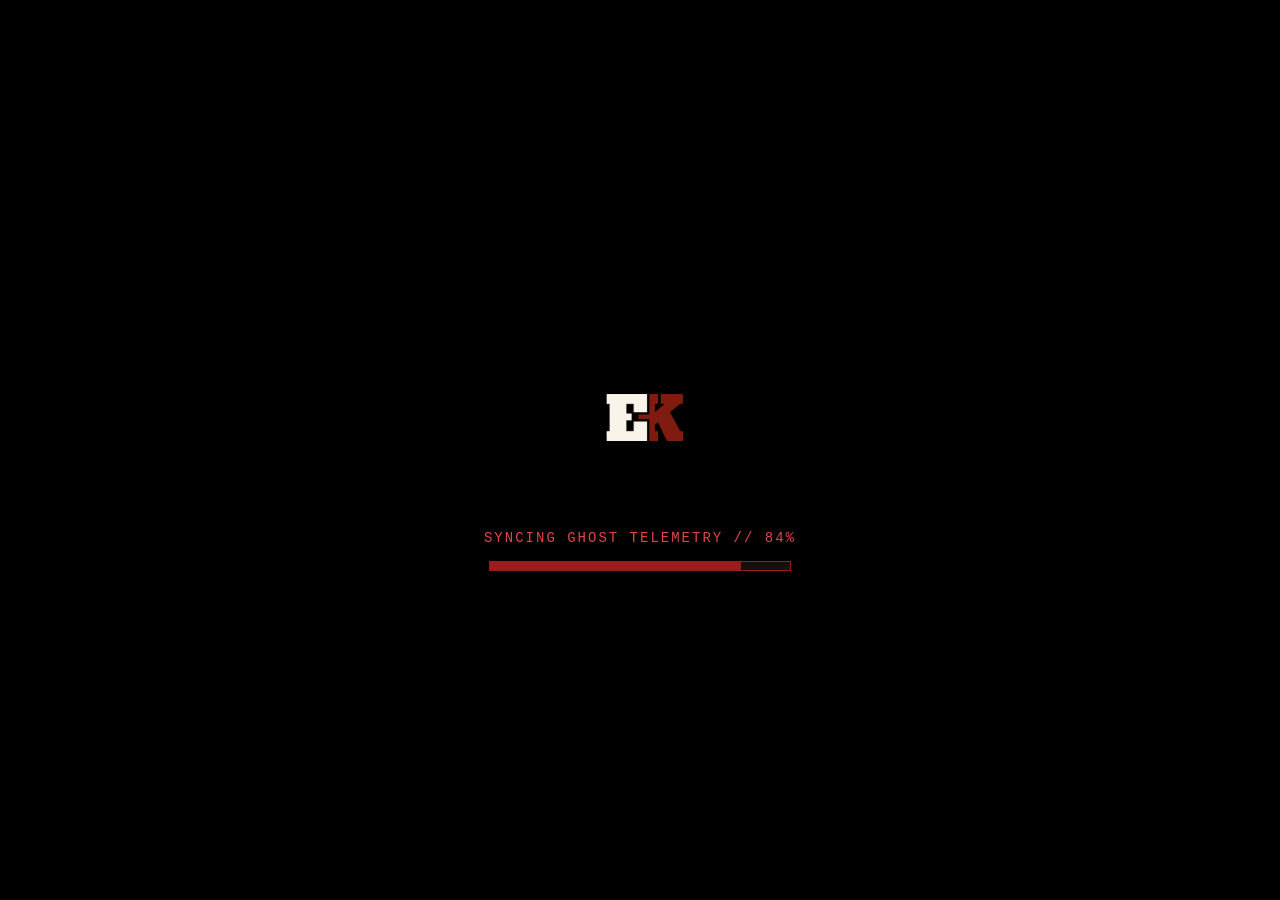
==== commit 38bbdc23: "New article update" ====
--- a/article.html
+++ b/article.html
@@ -276,7 +276,7 @@
                                 <li><a href="https://www.getphyllo.com/post/how-can-social-media-screening-affect-job-opportunities" target="_blank" rel="noopener">Phyllo &mdash; "How Can Social Media Screening Affect Job Opportunities?" (2025)</a></li>
                                 <li><a href="https://www.format.com/magazine/how-to-create-portfolio-hired-design-jobs" target="_blank" rel="noopener">Format Magazine &mdash; "How to Create a Portfolio That Gets You Hired"</a></li>
                                 <li><a href="https://theproductivitypro.com/blog/tag/branding/" target="_blank" rel="noopener">Laura Stack &mdash; "Brand You: The Basics of Personal Branding," The Productivity Pro</a></li>
-                                <li><a href="https://dongiannatti.substack.com/p/the-brand-called-you-tom-peters-1997" target="_blank" rel="noopener">Tom Peters &mdash; "The Brand Called You," Fast Company (1997)</a></li>
+                                <li><a href="https://dongiannatti.substack.com/p/the-brand-called-you-tom-peters-1997" target="_blank" rel="noopener"></a></li>
                                 </ol>
                             </div>
 
@@ -285,11 +285,11 @@
                 </div>
 
                 <!-- ================================================================
-                     ARTICLE 2
+                     ARTICLE 3
                      ================================================================ -->
-                <div class="project-item article-item" id="article-2">
-
-                    <button class="project-toggle article-toggle wip">
+                <div class="project-item article-item" id="article-3">
+
+                    <button class="project-toggle article-toggle">
                         <img class="article-thumb" src="https://pec.ac.uk/wp-content/uploads/2021/05/AdobeStock_236241367-1-930x620-1.webp" viewBox='0 0 320 200'%3E%3Crect width='320' height='200' fill='%23111'/%3E%3Crect x='4' y='4' width='312' height='192' fill='none' stroke='%239b1c1c' stroke-width='2'/%3E%3Ctext x='160' y='106' fill='%238a857b' font-family='Courier New,monospace' font-size='18' text-anchor='middle'%3ECover image%3C/text%3E%3C/svg%3E" alt="">
                         <span class="article-summary">
                             <span class="article-title">Professionalism in the Creative Industries</span>
@@ -313,46 +313,90 @@
                                 <span data-word-count></span>
                             </div>
 
-                            <p class="article-lede">Opening</p>
-
-                            <h4>Title</h4>
-                            <p>Paragraph</p>
-                            <p>Paragraph</p>
-
-                            <h4>Title</h4>
-                            <p>Paragraph</p>
-                            <p>Paragraph</p>
-                            <p>Paragraph</p>
-
-                            <figure class="article-figure">
-                                <img src="data:image/svg+xml,%3Csvg xmlns='http://www.w3.org/2000/svg' viewBox='0 0 800 450'%3E%3Crect width='800' height='450' fill='%23111'/%3E%3Crect x='6' y='6' width='788' height='438' fill='none' stroke='%239b1c1c' stroke-width='2'/%3E%3Ctext x='400' y='235' fill='%238a857b' font-family='Courier New,monospace' font-size='30' text-anchor='middle'%3EImage 2%3C/text%3E%3C/svg%3E" alt="Describe what this image shows">
-                                <figcaption>Image caption</figcaption>
-                            </figure>
-
-                            <h4>Title</h4>
-                            <p>Paragraph</p>
-                            <p>Paragraph</p>
-
-                            <h4>Title</h4>
-                            <p>Paragraph</p>
-                            <p>Paragraph</p>
-
-
-                            <figure class="article-figure">
-                                <img src="data:image/svg+xml,%3Csvg xmlns='http://www.w3.org/2000/svg' viewBox='0 0 800 450'%3E%3Crect width='800' height='450' fill='%23111'/%3E%3Crect x='6' y='6' width='788' height='438' fill='none' stroke='%239b1c1c' stroke-width='2'/%3E%3Ctext x='400' y='235' fill='%238a857b' font-family='Courier New,monospace' font-size='30' text-anchor='middle'%3EImage 2%3C/text%3E%3C/svg%3E" alt="Describe what this image shows">
-                                <figcaption>Image caption</figcaption>
-                            </figure>
-
-                            <h4>Title</h4>
-                            <p>Paragraph</p>
-                            <p>Paragraph</p>
-
+                            <p class="article-lede">Creative industries are often defined by talent, originality and vision. Yet employers and clients tend to judge practitioners on other criteria: reliability, communication and conduct.</p>
+
+                            <p>This post examines whether the concept of professionalism applies to creative work, drawing on the pillars of commitment, integrity, responsibility and accountability, as well as established codes of ethics, to argue that it is central to long-term success within the sector.</p>
+
+                            <h4>Creativity Meets the Clock</h4>
+                            <p>When I say I want to work in the creative industries, some people seem to assume the job is mostly inspiration, with deadlines and paperwork lurking somewhere in the background. I don't think that's true.</p>
+                            <p>Creative work is still work. It's usually made for someone else, to a deadline. So does professionalism apply to us? I think it does, and in this post I'll try to explain why, using the four pillars (commitment, integrity, responsibility and accountability) and a couple of real codes of ethics.</p>
+
+                            <h4>Beyond the Dress Code: What Professionalism Means</h4>
+                            <p>For me, professionalism is about being someone other people can rely on. It covers your skills, but it also covers how you behave when a project gets stressful. The four pillars are a handy way to break it down.</p>
+                            <p>Commitment is turning up and finishing what you said you'd finish. Integrity is being honest about what you can do and who did what. Responsibility is owning the quality of your work, including the bits that go wrong.</p>
+                            <p>Accountability is taking feedback and admitting mistakes instead of hoping nobody notices. None of this gets in the way of being creative. A brilliant illustrator who keeps missing deadlines won't be hired twice, and the same goes for a great developer who's hard to work with.</p>
+
+                            <figure class="article-figure">
+                                <div class="chart">
+                                <svg viewBox="0 0 480 220" xmlns="http://www.w3.org/2000/svg" role="img" aria-label="Waffle chart: the creative industries produced 5.2 percent of UK GVA in 2023, about 124 billion pounds. Each square represents 1 percent of UK GVA">
+                                    <defs>
+                                        <pattern id="gva-cells" x="40" y="20" width="17" height="17" patternUnits="userSpaceOnUse">
+                                            <rect class="bar" fill-opacity="0.15" width="14" height="14"></rect>
+                                        </pattern>
+                                    </defs>
+                                    <rect x="40" y="20" width="167" height="167" fill="url(#gva-cells)"></rect>
+                                    <rect class="bar" x="40" y="20" width="14" height="14"></rect>
+                                    <rect class="bar" x="57" y="20" width="14" height="14"></rect>
+                                    <rect class="bar" x="74" y="20" width="14" height="14"></rect>
+                                    <rect class="bar" x="91" y="20" width="14" height="14"></rect>
+                                    <rect class="bar" x="108" y="20" width="14" height="14"></rect>
+                                    <rect class="bar" x="125" y="20" width="2.8" height="14"></rect>
+                                    <text x="250" y="90" font-size="40">5.2%</text>
+                                    <text class="muted" x="250" y="115">of UK GVA came from the</text>
+                                    <text class="muted" x="250" y="131">creative industries in 2023</text>
+                                    <text x="250" y="158">£124.0 billion</text>
+                                    <text class="muted" x="250" y="200">Each square = 1% of UK GVA</text>
+                                </svg>
+                                </div>
+                                <figcaption>Creative industries' share of UK GVA, 2023. Source: <a href="https://www.gov.uk/government/statistics/dcms-sectors-economic-estimates-regional-gva-2023/dcms-sectors-economic-estimates-regional-gross-value-added-2023" target="_blank" rel="noopener">DCMS, "Sectors Economic Estimates: Regional Gross Value Added 2023"</a></figcaption>
+                            </figure>
+
+                            <h4>Trust Is the Real Currency of Creative Work</h4>
+                            <p>Hardly anything creative gets made alone. Designers, writers, developers and producers all depend on each other, and clients can't really judge what they're paying for until it lands, so a lot of it comes down to trust.</p>
+                            <p>The sector is big, too. According to the DCMS, the UK's creative industries produced £124.0 billion in GVA in 2023, which is 5.2% of the UK total, and just over half of that came from London. Figure 1 shows the split. When so much work is concentrated in a few places and networks, word gets around fast about who's good to work with.</p>
+
+                            <figure class="article-figure">
+                                <div class="chart">
+                                <svg viewBox="0 0 480 220" xmlns="http://www.w3.org/2000/svg" role="img" aria-label="Pie chart: London generated 51.7 percent of UK creative industries GVA in 2023, the South East 16.1 percent, and the rest of the UK 32.2 percent">
+                                    <path class="bar" fill-opacity="1" stroke="#fff" stroke-width="2" d="M140,105 L140,25 A80,80 0 1 1 131.47,184.54 Z"></path>
+                                    <path class="bar" fill-opacity="0.3" stroke="#fff" stroke-width="2" d="M140,105 L131.47,184.54 A80,80 0 0 1 68.05,139.97 Z"></path>
+                                    <path class="bar" fill-opacity="0.6" stroke="#fff" stroke-width="2" d="M140,105 L68.05,139.97 A80,80 0 0 1 140,25 Z"></path>
+                                    <rect class="bar" fill-opacity="1" x="270" y="62" width="16" height="16"></rect>
+                                    <text x="296" y="75">51.7% London</text>
+                                    <rect class="bar" fill-opacity="0.3" x="270" y="97" width="16" height="16"></rect>
+                                    <text x="296" y="110">16.1% South East</text>
+                                    <rect class="bar" fill-opacity="0.6" x="270" y="132" width="16" height="16"></rect>
+                                    <text x="296" y="145">32.2% Rest of UK</text>
+                                    <text class="muted" x="296" y="165">(calculated)</text>
+                                </svg>
+                                </div>
+                                <figcaption>Share of UK creative industries GVA by region, 2023. Source: <a href="https://www.gov.uk/government/statistics/dcms-sectors-economic-estimates-regional-gva-2023/dcms-sectors-economic-estimates-regional-gross-value-added-2023" target="_blank" rel="noopener">DCMS, "Sectors Economic Estimates: Regional Gross Value Added 2023"</a></figcaption>
+                            </figure>
+
+                            <h4>Why Integrity Is Worth the Bother</h4>
+                            <p>Everyone's tempted to cut a corner at some point. Maybe it's using an asset without crediting it, claiming more experience with a tool than you really have, or pushing a website live without checking it's accessible.</p>
+                            <p>The trouble is that each of these chips away at how the whole discipline is seen. When clients get burned, everyone in the field feels it. So I think integrity protects other people's livelihoods as well as your own. Crediting is a good example, because the IGDA's crediting guidelines stress that accurate credit is central to developers' careers. One test I like is to ask whether I'd be happy for my client, my lecturer and a future employer to see exactly how I made something.</p>
+
+                            <h4>Rules of the Road: Codes and Ethics</h4>
+                            <p>Codes do exist, although they're not all equally formal. In web design and development, the W3C's Ethical Web Principles are a good starting point. They were published as a W3C Statement and include ideas like there being one web and the web being transparent. The W3C also talks about "promoting ethical thinking across the web industry".</p>
+                            <p>For games, the IGDA Code of Ethics says a code is "only as strong as the willingness of its members to uphold it", which I think is the key point about any code. It also lists discrimination and harassment as violations, and the IGDA has a formal process for investigating complaints.</p>
+                            <p>IGDA Scotland is a chapter of the IGDA, so the IGDA code is the one I'd point to for Scotland. Whatever your subject is, it's worth finding the equivalent and reading it before you need it.</p>
+
+                            <h4>Be Someone People Want to Work With</h4>
+                            <p>Respect is a big part of all this. Employers need to know you'll keep things confidential and do what you've said you'll do. Colleagues need credit for their work and honest, constructive feedback. Clients need realistic timelines and to be kept in the loop. The IGDA Foundation, for example, has a "zero-tolerance policy towards any kind of harassment or violence".</p>
+                            <p>Respect also means disagreeing properly: raising concerns early, criticising the work and not the person, and taking feedback without getting defensive. People who respect you tend to recommend you, even when you're not in the room.</p>
+                            
+                            <h4>Your Name Walks Into the Room Before You Do</h4>
+                            <p>In creative work, your portfolio might get you through the door, but your reputation decides what happens next. Jobs come from referrals, past clients and people you've collaborated with, and one missed deadline or public argument can be remembered for years. Social media makes this even more visible, since clients and recruiters often look you up before they reply.</p>
+                            <p>I see reputation as the four pillars viewed from the outside. People notice your commitment in whether you deliver, your integrity in how you credit others, your responsibility in the quality of the work and your accountability in how you handle mistakes.</p>
+                            <p>So my answer to the question is yes, professionalism does apply to the creative industries. It's what lets people trust, share and pay for creative work. For anyone starting out, that means crediting others, meeting deadlines, keeping your online presence honest and learning your discipline's code.</p>
+                            
                             <div class="article-sources">
                                 <h4>Sources</h4>
                                 <ol>
-                                    <li><a href="#" target="_blank" rel="noopener noreferrer">[Author. Title of the source. Publisher, year.]</a></li>
-                                    <li><a href="#" target="_blank" rel="noopener noreferrer">[Author. Title of the source. Publisher, year.]</a></li>
-                                    <li><a href="#" target="_blank" rel="noopener noreferrer">[Author. Title of the source. Publisher, year.]</a></li>
+                                    <li><a href="https://www.gov.uk/government/statistics/dcms-sectors-economic-estimates-regional-gva-2023/dcms-sectors-economic-estimates-regional-gross-value-added-2023" target="_blank" rel="noopener noreferrer">UK Gov &mdash; "DCMS Sectors Economic Estimates: Regional Gross Value Added 2023". Department for Culture, Media & Sport (2025)</a></li>
+                                    <li><a href="https://members.igda.org/page/codeofethics" target="_blank" rel="noopener noreferrer">IGDA &mdash; "Code of Ethics". International game developers association.</a></li>
+                                    <li><a href="https://www.w3.org/TR/ethical-web-principles/" target="_blank" rel="noopener noreferrer">W3C &mdash; "Ethical Web Principles". World Wide Web Consortium. (2024)</a></li>
                                 </ol>
                             </div>
 
@@ -361,9 +405,9 @@
                 </div>
 
                 <!-- ================================================================
-                     ARTICLE 3 
+                     ARTICLE 4
                      ================================================================ -->
-                <div class="project-item article-item" id="article-3">
+                <div class="project-item article-item" id="article-4">
 
                     <button class="project-toggle article-toggle wip">
                         <img class="article-thumb" src="https://whereintheworldisnina.com/wp-content/uploads/2020/04/working-online-as-a-freelancer-800x520.jpg" viewBox='0 0 320 200'%3E%3Crect width='320' height='200' fill='%23111'/%3E%3Crect x='4' y='4' width='312' height='192' fill='none' stroke='%239b1c1c' stroke-width='2'/%3E%3Ctext x='160' y='106' fill='%238a857b' font-family='Courier New,monospace' font-size='18' text-anchor='middle'%3ECover image%3C/text%3E%3C/svg%3E" alt="">
@@ -448,9 +492,9 @@
                 </div>
 
                 <!-- ================================================================
-                     ARTICLE 4
+                     ARTICLE 5
                      ================================================================ -->
-                <div class="project-item article-item" id="article-4">
+                <div class="project-item article-item" id="article-5">
 
                     <button class="project-toggle article-toggle wip">
                         <img class="article-thumb" src="https://knowledge.wharton.upenn.edu/wp-content/uploads/2023/11/11.22.23-marissa-king-nano-tool-networking-v2-GettyImages-1385170533.jpg" viewBox='0 0 320 200'%3E%3Crect width='320' height='200' fill='%23111'/%3E%3Crect x='4' y='4' width='312' height='192' fill='none' stroke='%239b1c1c' stroke-width='2'/%3E%3Ctext x='160' y='106' fill='%238a857b' font-family='Courier New,monospace' font-size='18' text-anchor='middle'%3ECover image%3C/text%3E%3C/svg%3E" alt="">
@@ -535,9 +579,9 @@
                 </div>
 
                 <!-- ================================================================
-                     ARTICLE 5
+                     ARTICLE 6
                      ================================================================ -->
-                <div class="project-item article-item" id="article-5">
+                <div class="project-item article-item" id="article-6">
 
                     <button class="project-toggle article-toggle wip">
                         <img class="article-thumb" src="https://specials-images.forbesimg.com/imageserve/68221fb3a09ccc744313a422/960x0.jpg" viewBox='0 0 320 200'%3E%3Crect width='320' height='200' fill='%23111'/%3E%3Crect x='4' y='4' width='312' height='192' fill='none' stroke='%239b1c1c' stroke-width='2'/%3E%3Ctext x='160' y='106' fill='%238a857b' font-family='Courier New,monospace' font-size='18' text-anchor='middle'%3ECover image%3C/text%3E%3C/svg%3E" alt="">
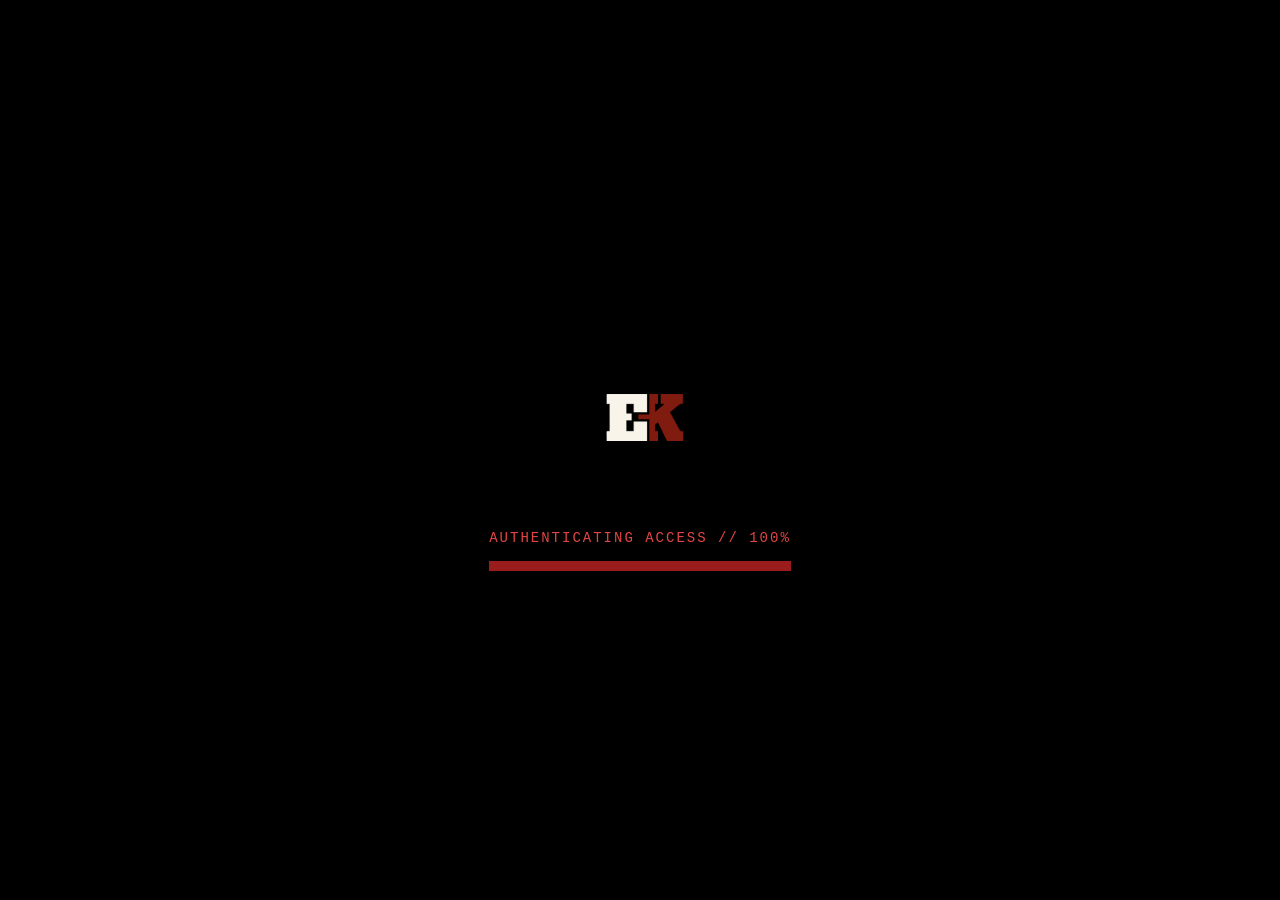
==== commit 49b803ed: "Update" ====
--- a/article.html
+++ b/article.html
@@ -353,7 +353,7 @@
 
                             <h4>Trust Is the Real Currency of Creative Work</h4>
                             <p>Hardly anything creative gets made alone. Designers, writers, developers and producers all depend on each other, and clients can't really judge what they're paying for until it lands, so a lot of it comes down to trust.</p>
-                            <p>The sector is big, too. According to the DCMS, the UK's creative industries produced £124.0 billion in GVA in 2023, which is 5.2% of the UK total, and just over half of that came from London. Figure 1 shows the split. When so much work is concentrated in a few places and networks, word gets around fast about who's good to work with.</p>
+                            <p>The sector is big, too. According to the DCMS, the UK's creative industries produced £124.0 billion in GVA in 2023, which is 5.2% of the UK total, and just over half of that came from London. Figure 2 shows the split. When so much work is concentrated in a few places and networks, word gets around fast about who's good to work with.</p>
 
                             <figure class="article-figure">
                                 <div class="chart">
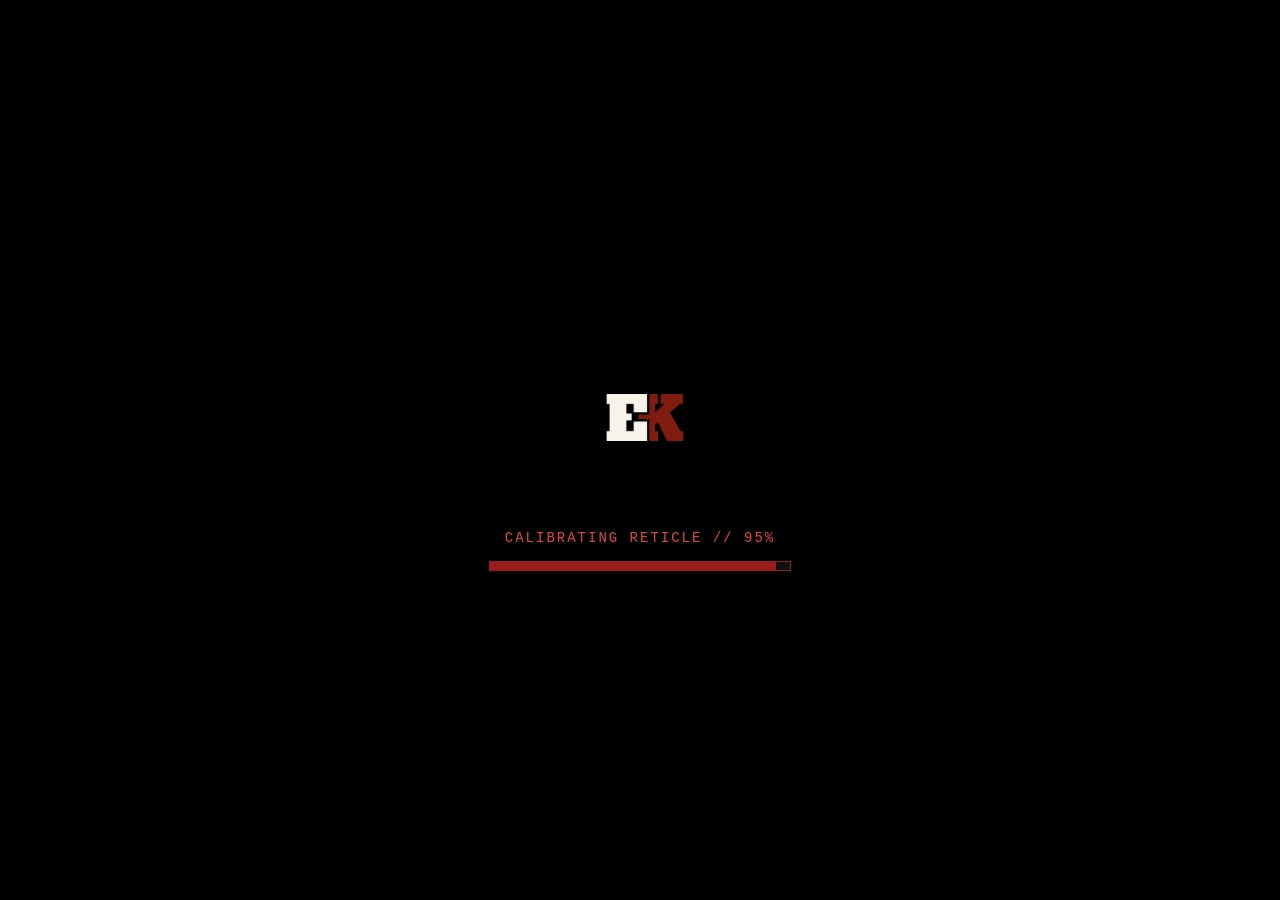
==== commit 4e0d5d52: "Update" ====
--- a/article.html
+++ b/article.html
@@ -294,7 +294,7 @@
                         <span class="article-summary">
                             <span class="article-title">Professionalism in the Creative Industries</span>
                             <span class="article-meta">
-                                <span class="article-date">04/10/2026</span>
+                                <span class="article-date">06/10/2026</span>
                                 <span>5 min read</span>
                                 <span class="article-topic">Industry</span>
                             </span>
@@ -309,7 +309,7 @@
 
                             <div class="article-byline">
                                 <span>By Christopher Abraham</span>
-                                <span>04/10/2026</span>
+                                <span>06/10/2026</span>
                                 <span data-word-count></span>
                             </div>
 
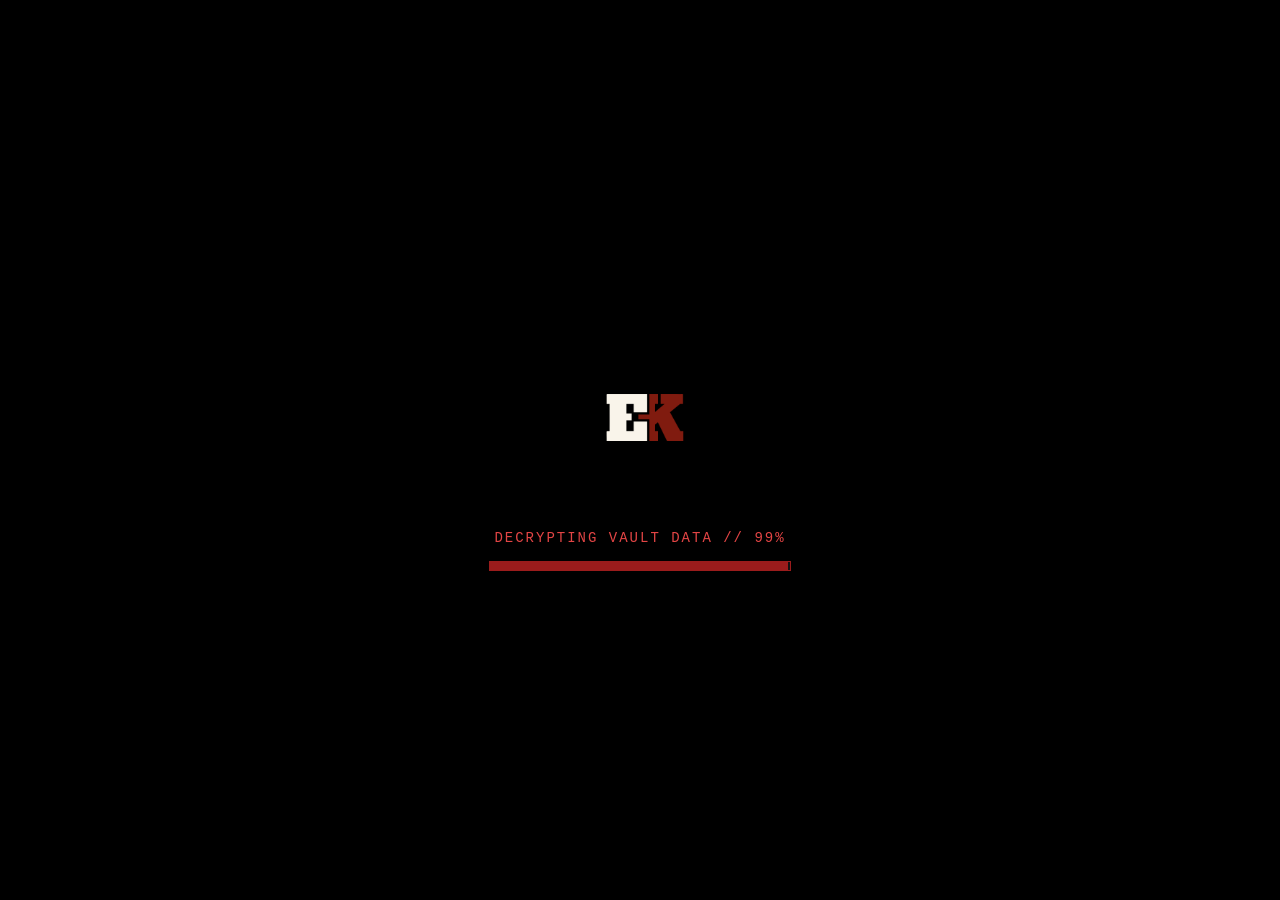
==== commit 6b99ca5e: "Update, add new article" ====
--- a/article.html
+++ b/article.html
@@ -294,7 +294,7 @@
                         <span class="article-summary">
                             <span class="article-title">Professionalism in the Creative Industries</span>
                             <span class="article-meta">
-                                <span class="article-date">06/10/2026</span>
+                                <span class="article-date">04/10/2026</span>
                                 <span>5 min read</span>
                                 <span class="article-topic">Industry</span>
                             </span>
@@ -309,7 +309,7 @@
 
                             <div class="article-byline">
                                 <span>By Christopher Abraham</span>
-                                <span>06/10/2026</span>
+                                <span>04/10/2026</span>
                                 <span data-word-count></span>
                             </div>
 
@@ -353,7 +353,7 @@
 
                             <h4>Trust Is the Real Currency of Creative Work</h4>
                             <p>Hardly anything creative gets made alone. Designers, writers, developers and producers all depend on each other, and clients can't really judge what they're paying for until it lands, so a lot of it comes down to trust.</p>
-                            <p>The sector is big, too. According to the DCMS, the UK's creative industries produced £124.0 billion in GVA in 2023, which is 5.2% of the UK total, and just over half of that came from London. Figure 2 shows the split. When so much work is concentrated in a few places and networks, word gets around fast about who's good to work with.</p>
+                            <p>The sector is big, too. According to the DCMS, the UK's creative industries produced £124.0 billion in GVA in 2023, which is 5.2% of the UK total, and just over half of that came from London. Figure 1 shows the split. When so much work is concentrated in a few places and networks, word gets around fast about who's good to work with.</p>
 
                             <figure class="article-figure">
                                 <div class="chart">
@@ -409,7 +409,7 @@
                      ================================================================ -->
                 <div class="project-item article-item" id="article-4">
 
-                    <button class="project-toggle article-toggle wip">
+                    <button class="project-toggle article-toggle">
                         <img class="article-thumb" src="https://whereintheworldisnina.com/wp-content/uploads/2020/04/working-online-as-a-freelancer-800x520.jpg" viewBox='0 0 320 200'%3E%3Crect width='320' height='200' fill='%23111'/%3E%3Crect x='4' y='4' width='312' height='192' fill='none' stroke='%239b1c1c' stroke-width='2'/%3E%3Ctext x='160' y='106' fill='%238a857b' font-family='Courier New,monospace' font-size='18' text-anchor='middle'%3ECover image%3C/text%3E%3C/svg%3E" alt="">
                         <span class="article-summary">
                             <span class="article-title">Freelancing: The Road to Success</span>
@@ -433,57 +433,75 @@
                                 <span data-word-count></span>
                             </div>
 
-                             <p class="article-lede">Opening</p>
-
-                            <h4>Title</h4>
-                            <p>Paragraph</p>
-                            <p>Paragraph</p>
-
-                            <h4>Title</h4>
-                            <p>Paragraph</p>
-                            <p>Paragraph</p>
-                            <p>Paragraph</p>
-
-                            <figure class="article-figure">
-                                <img src="data:image/svg+xml,%3Csvg xmlns='http://www.w3.org/2000/svg' viewBox='0 0 800 450'%3E%3Crect width='800' height='450' fill='%23111'/%3E%3Crect x='6' y='6' width='788' height='438' fill='none' stroke='%239b1c1c' stroke-width='2'/%3E%3Ctext x='400' y='235' fill='%238a857b' font-family='Courier New,monospace' font-size='30' text-anchor='middle'%3EImage 2%3C/text%3E%3C/svg%3E" alt="Describe what this image shows">
-                                <figcaption>Image caption</figcaption>
-                            </figure>
-
-                            <h4>Title</h4>
-                            <p>Paragraph</p>
-                            <p>Paragraph</p>
-
-                            <figure class="article-figure">
-                                <div class="chart" data-type="bar" data-unit="Sample"
-                                     data-labels="1,2,3,4,5"
-                                     data-values="3,7,12,9,16"></div>
-                                <figcaption>Graph caption</figcaption>
-                            </figure>
-
-                            <h4>Title</h4>
-                            <p>Paragraph</p>
-                            <p>Paragraph</p>
-
-                            <h4>Title</h4>
-                            <p>Paragraph</p>
-                            <p>Paragraph</p>
-
-
-                            <figure class="article-figure">
-                                <img src="data:image/svg+xml,%3Csvg xmlns='http://www.w3.org/2000/svg' viewBox='0 0 800 450'%3E%3Crect width='800' height='450' fill='%23111'/%3E%3Crect x='6' y='6' width='788' height='438' fill='none' stroke='%239b1c1c' stroke-width='2'/%3E%3Ctext x='400' y='235' fill='%238a857b' font-family='Courier New,monospace' font-size='30' text-anchor='middle'%3EImage 2%3C/text%3E%3C/svg%3E" alt="Describe what this image shows">
-                                <figcaption>Image caption</figcaption>
-                            </figure>
-
-                            <h4>Title</h4>
-                            <p>Paragraph</p>
-                            <p>Paragraph</p>
+                             <p class="article-lede">Ask a room of creative students about their dream career and someone will say “I’d love to work for myself.” It sounds like freedom: your own hours, your own projects, no boss. But is freelancing really the road to success in the creative industries, or just one road among several? To answer that, I first need to be clear about what it means.</p>
+                             <p>A freelancer is a self-employed person who sells their skills to different clients, project by project, instead of drawing a regular salary from one employer. That could be a web developer building sites for small businesses, an animator hired for a single music video, or an indie developer who sells their own games. What they share is that they are running a small business as well as practising a craft.</p>
+
+                            <h4>Freedom, Invoices and Uneven Pay</h4>
+                            <p>The pros are real. You choose your projects, build a varied portfolio and keep more control over your creative direction. The cons are just as real. Work arrives unevenly, clients pay late and there is no sick pay or employer pension. Freelancing is also common in the creative industries, as Figure 1 shows: roughly 28% of the creative workforce is self-employed, about double the 14% across the whole UK economy.</p>
+                            <p>A 2025 Policy and Evidence Centre brief adds that freelancers face a “hidden workload” that “encompasses pitching, networking, marketing and extensive administration”, and that “only 4% of all self-employed workers have a pension”. So freelancing is hardly a niche choice, but it is also not an easy one.</p>
+
+                            <figure class="article-figure">
+                                <div class="chart">
+                                <svg viewBox="0 0 480 220" xmlns="http://www.w3.org/2000/svg" role="img" aria-label="Lollipop chart of self-employment share: about 64 percent in music, performing and visual arts, 43 percent in film, TV, radio and photography, 28 percent across the creative industries overall, and 14 percent across the UK economy">
+                                    <line class="grid" x1="40" y1="20" x2="40" y2="200"></line>
+                                    <text class="muted" x="40" y="30">Music, performing and visual arts</text>
+                                    <line class="grid" x1="40" y1="44" x2="369" y2="44"></line>
+                                    <circle class="bar" cx="369" cy="44" r="7"></circle>
+                                    <text x="383" y="49">~64%</text>
+                                    <text class="muted" x="40" y="80">Film, TV, radio and photography</text>
+                                    <line class="grid" x1="40" y1="94" x2="261" y2="94"></line>
+                                    <circle class="bar" cx="261" cy="94" r="7"></circle>
+                                    <text x="275" y="99">43%</text>
+                                    <text class="muted" x="40" y="130">Creative industries overall</text>
+                                    <line class="grid" x1="40" y1="144" x2="184" y2="144"></line>
+                                    <circle class="bar" cx="184" cy="144" r="7"></circle>
+                                    <text x="198" y="149">28%</text>
+                                    <text class="muted" x="40" y="180">UK economy overall</text>
+                                    <line class="grid" x1="40" y1="194" x2="112" y2="194"></line>
+                                    <circle class="bar" fill-opacity="0.4" cx="112" cy="194" r="7"></circle>
+                                    <text x="126" y="199">14%</text>
+                                </svg>
+                                </div>
+                                <figcaption>Share of workers who are self-employed, DCMS 2025 estimates (self-employment is used as a proxy for freelancing). Source: <a href="https://pec.ac.uk/wp-content/uploads/2026/08/Creative-Freelancers_Policy-Brief.pdf" target="_blank" rel="noopener">Policy and Evidence Centre, "Creative Freelancers Policy Brief"</a></figcaption>
+                            </figure>
+
+                            <h4>Hidden Skills: Being Your Own Studio</h4>
+                            <p>Whatever the discipline, being good at your craft is only the starting point. A freelancer needs time management, so that deadlines are met even when nobody is checking. They need communication skills, to understand a brief and to explain problems early.</p>
+                            <p>They need basic financial skills, such as invoicing, budgeting for quiet months and handling tax. They also need resilience, because rejection and unpaid pitches are part of the job, and adaptability, because tools and clients change quickly.</p>
+                            <p>An indie developer adds further roles on top: producer, marketer and community manager. In other words, you need to be your own studio, and the skills that keep that studio running are rarely taught alongside the craft itself.</p>
+
+                            <h4>Getting Found, Getting Rehired</h4>
+                            <p>Nobody can hire you if they cannot find you. A strong portfolio site is the foundation, supported by active profiles on platforms where your clients look, such as itch.io, GitHub, ArtStation or LinkedIn. Sharing work in progress, writing about what you learn and attending events like game jams or local meetups all help people remember you.</p>
+                            <p>But promotion only works if the work behind it is dependable. Freelancers live on referrals, so a missed deadline or a poor attitude can cost future work as well as the current client. Professionalism, meaning clear contracts, honest updates and respectful communication, is what turns a one-off client into repeat business.</p>
+
+                            <div class="article-sources">
+                                <h4>Your portfolio opens the door. Your reputation keeps it open.</h4>
+                                <img src="https://magazine.artstation.com/wp-content/uploads/2021/07/Screen-Shot-2021-07-27-at-3.23.02-PM-1-2048x1139.png" alt="." class="article-image">
+                            </div>
+
+                            <h4>Big Studio, Small Studio: Choosing Your Battlefield</h4>
+                            <p>In games, the choice is often framed as AAA versus indie. A large studio offers a steady salary, mentoring, big budgets and the chance to work on well-known titles, but individual roles can be narrow and creative control limited. Indie development gives you wide responsibility and creative freedom, but also financial risk and the possibility that a game simply does not find an audience.</p>
+                            <p>Web and animation follow the same pattern: an agency or large studio provides structure and security, while a small studio or freelance career offers variety and ownership. Neither is automatically better. Many people move between both, using studio experience to build skills and contacts before going independent.</p>
+
+                            <h4>Would I Go Solo? An Honest Answer</h4>
+                            <p>It does, with reservations. I like the idea of owning my projects, picking my clients and building a reputation on my own terms. The variety also appeals, since every new brief is a chance to learn something. What worries me is the uncertainty: irregular income and the pressure of managing everything myself.</p>
+                            <p>For that reason, I would not jump straight into freelancing. Working in a studio first, or freelancing part-time alongside another job, seems a safer way to find out whether the lifestyle suits me before depending on it. Indie development appeals to me too, but I would want to learn from a small team first, because shipping a game is a lot harder than starting one.</p>
+
+                            <div class="article-sources">
+                                <h4>Your portfolio opens the door. Your reputation keeps it open.</h4>
+                                <img src="https://media.assettype.com/outlook-respawn/2025-08-26/6k8d6b58/Indian-game-dev.jpg" alt="." class="article-image">
+                            </div>
+
+                            <h4>From Portfolio to Business: A Starter Plan</h4>
+                            <p>Establishing a freelance business starts with practical steps: register as self-employed, open a separate business bank account, learn the basics of tax, and write simple contracts that cover scope, payment and revision limits. Build a portfolio that targets the clients you actually want, and set prices that cover your time, not just your materials.</p>
+                            <p>Save a few months of expenses before you start, since gaps between projects are normal. My advice to others in my discipline is to specialise a little, collect testimonials, keep learning and treat every client as a future reference. Freelancing is not the only road to success in the creative industries, but with planning and professionalism it can be a very rewarding one.</p>
 
                             <div class="article-sources">
                                 <h4>Sources</h4>
                                 <ol>
-                                    <li><a href="#" target="_blank" rel="noopener noreferrer">[Author. Title of the source. Publisher, year.]</a></li>
-                                    <li><a href="#" target="_blank" rel="noopener noreferrer">[Author. Title of the source. Publisher, year.]</a></li>
-                                    <li><a href="#" target="_blank" rel="noopener noreferrer">[Author. Title of the source. Publisher, year.]</a></li>
+                                    <li><a href="https://pec.ac.uk/wp-content/uploads/2026/08/Creative-Freelancers_Policy-Brief.pdf" target="_blank" rel="noopener noreferrer">Creative Industries Policy and Evidence Centre &mdash; "Policy Brief: Creative Freelancers". Nik Gunn. (2026)</a></li>
+                                    <li><a href="https://pec.ac.uk/wp-content/uploads/2024/09/PEC-GWR-Job-quality-in-the-Creative-Industries-Exec-Summary-v3.pdf" target="_blank" rel="noopener noreferrer">Creative Industries Policy and Evidence Centre &mdash; "Job quality in the Creative Industries". Heather Carey, Lesley Giles and Dave O’Brien. (2023)</a></li>
+                                    <li><a href="https://xboxdev.com/wp-content/uploads/2024/05/IGSA-DSS-2023_SummaryReport_v5-1.pdf" target="_blank" rel="noopener noreferrer">International game developers Association &mdash; "Developer Satisfaction Survey 2023". IGDA. (2023)</a></li>
                                 </ol>
                             </div>
 
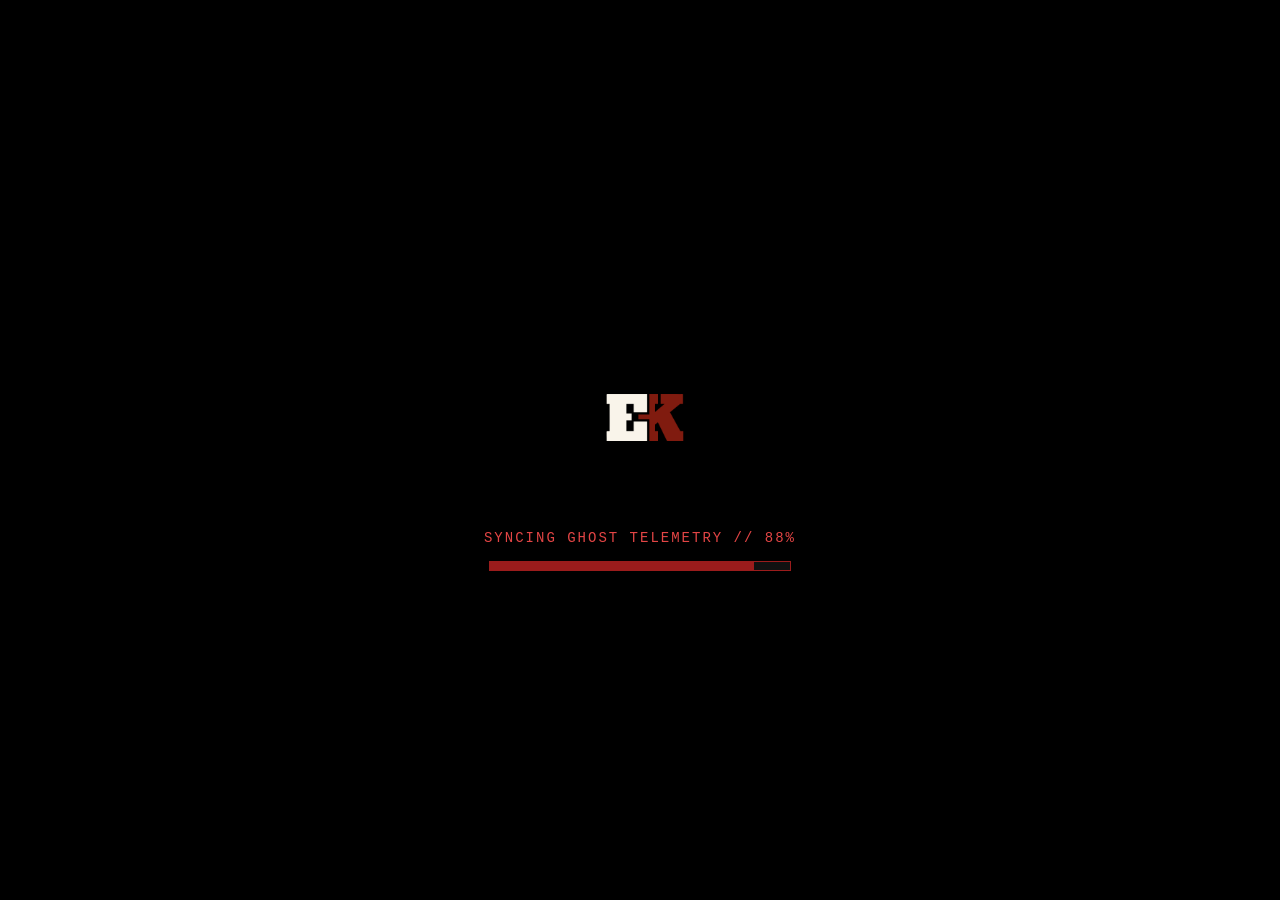
==== commit 89ee0e3f: "Update new article" ====
--- a/article.html
+++ b/article.html
@@ -514,7 +514,7 @@
                      ================================================================ -->
                 <div class="project-item article-item" id="article-5">
 
-                    <button class="project-toggle article-toggle wip">
+                    <button class="project-toggle article-toggle">
                         <img class="article-thumb" src="https://knowledge.wharton.upenn.edu/wp-content/uploads/2023/11/11.22.23-marissa-king-nano-tool-networking-v2-GettyImages-1385170533.jpg" viewBox='0 0 320 200'%3E%3Crect width='320' height='200' fill='%23111'/%3E%3Crect x='4' y='4' width='312' height='192' fill='none' stroke='%239b1c1c' stroke-width='2'/%3E%3Ctext x='160' y='106' fill='%238a857b' font-family='Courier New,monospace' font-size='18' text-anchor='middle'%3ECover image%3C/text%3E%3C/svg%3E" alt="">
                         <span class="article-summary">
                             <span class="article-title">The Power of Networking</span>
@@ -538,58 +538,83 @@
                                 <span data-word-count></span>
                             </div>
 
-                             <p class="article-lede">Opening</p>
-
-                            <h4>Title</h4>
-                            <p>Paragraph</p>
-                            <p>Paragraph</p>
-
-                            <h4>Title</h4>
-                            <p>Paragraph</p>
-                            <p>Paragraph</p>
-                            <p>Paragraph</p>
-
-                            <figure class="article-figure">
-                                <img src="data:image/svg+xml,%3Csvg xmlns='http://www.w3.org/2000/svg' viewBox='0 0 800 450'%3E%3Crect width='800' height='450' fill='%23111'/%3E%3Crect x='6' y='6' width='788' height='438' fill='none' stroke='%239b1c1c' stroke-width='2'/%3E%3Ctext x='400' y='235' fill='%238a857b' font-family='Courier New,monospace' font-size='30' text-anchor='middle'%3EImage 2%3C/text%3E%3C/svg%3E" alt="Describe what this image shows">
-                                <figcaption>Image caption</figcaption>
-                            </figure>
-
-                            <h4>Title</h4>
-                            <p>Paragraph</p>
-                            <p>Paragraph</p>
-
-                            <figure class="article-figure">
-                                <div class="chart" data-type="bar" data-unit="Sample"
-                                     data-labels="1,2,3,4,5"
-                                     data-values="3,7,12,9,16"></div>
-                                <figcaption>Graph caption</figcaption>
-                            </figure>
-
-                            <h4>Title</h4>
-                            <p>Paragraph</p>
-                            <p>Paragraph</p>
-
-                            <h4>Title</h4>
-                            <p>Paragraph</p>
-                            <p>Paragraph</p>
-
-
-                            <figure class="article-figure">
-                                <img src="data:image/svg+xml,%3Csvg xmlns='http://www.w3.org/2000/svg' viewBox='0 0 800 450'%3E%3Crect width='800' height='450' fill='%23111'/%3E%3Crect x='6' y='6' width='788' height='438' fill='none' stroke='%239b1c1c' stroke-width='2'/%3E%3Ctext x='400' y='235' fill='%238a857b' font-family='Courier New,monospace' font-size='30' text-anchor='middle'%3EImage 2%3C/text%3E%3C/svg%3E" alt="Describe what this image shows">
-                                <figcaption>Image caption</figcaption>
-                            </figure>
-
-                            <h4>Title</h4>
-                            <p>Paragraph</p>
-                            <p>Paragraph</p>
+                             <p class="article-lede">When people hear the word networking, some picture a stiff room of strangers swapping business cards. On a computing course, others think of cables and routers. I mean neither of those. Here, networking is the process of building genuine professional relationships with people in your field: peers, mentors, employers and clients. It is a two-way exchange.</p>
+                             <p>You share what you know, offer help and stay in touch, and over time those connections lead to advice, collaborations and opportunities. In the creative industries, where so much work is project-based and short-term, your relationships are close to a second CV.</p>   
+
+                            <h4>The Hidden Job Market: Why Who You Know Matters</h4>
+                            <p>Creative work is often found through people before it is found through adverts. A 2025 Bectu survey of more than 5,500 non-performing creative workers found that 75% had got their last or current role through a friend or contact, rising to 82% in film, TV drama and fashion.</p>
+                            <p>Bectu’s head, Philippa Childs, concluded that “the creative industries continue to operate a closed hiring culture”. That is unfair to people who don’t have existing contacts, and Bectu is right to criticise it: “The creative industries cannot claim to be innovative while excluding so many from opportunity.” But it also explains why students can’t afford to ignore networking. If most roles are filled by recommendation, then being known, and being known as reliable, is part of how you get in.</p>
+
+                            <figure class="article-figure">
+                                <div class="chart">
+                                <svg viewBox="0 0 480 220" xmlns="http://www.w3.org/2000/svg" role="img" aria-label="Honeycomb chart: 75 percent of creative workers surveyed got their last or current role through a friend or contact. Each hexagon represents 10 percent of respondents">
+                                    <polygon class="bar" points="60,44 82.5,57 82.5,83 60,96 37.5,83 37.5,57"></polygon>
+                                    <polygon class="bar" points="106,44 128.5,57 128.5,83 106,96 83.5,83 83.5,57"></polygon>
+                                    <polygon class="bar" points="152,44 174.5,57 174.5,83 152,96 129.5,83 129.5,57"></polygon>
+                                    <polygon class="bar" points="198,44 220.5,57 220.5,83 198,96 175.5,83 175.5,57"></polygon>
+                                    <polygon class="bar" points="244,44 266.5,57 266.5,83 244,96 221.5,83 221.5,57"></polygon>
+                                    <polygon class="bar" points="83,83 105.5,96 105.5,122 83,135 60.5,122 60.5,96"></polygon>
+                                    <polygon class="bar" points="129,83 151.5,96 151.5,122 129,135 106.5,122 106.5,96"></polygon>
+                                    <polygon class="bar" fill-opacity="0.15" points="175,83 197.5,96 197.5,122 175,135 152.5,122 152.5,96"></polygon>
+                                    <polygon class="bar" points="175,83 152.5,96 152.5,122 175,135"></polygon>
+                                    <polygon class="bar" fill-opacity="0.15" points="221,83 243.5,96 243.5,122 221,135 198.5,122 198.5,96"></polygon>
+                                    <polygon class="bar" fill-opacity="0.15" points="267,83 289.5,96 289.5,122 267,135 244.5,122 244.5,96"></polygon>
+                                    <text x="315" y="95" font-size="40">75%</text>
+                                    <text class="muted" x="315" y="120">got their role via</text>
+                                    <text class="muted" x="315" y="136">a friend or contact</text>
+                                    <text class="muted" x="40" y="175">Each hexagon = 10% of respondents</text>
+                                </svg>
+                                </div>
+                                <figcaption>Share of creative workers who got their last or current role through a friend or contact. Source: <a href="https://bectu.org.uk/news/three-quarters-of-creative-industries-jobs-go-to-friends-and-connections-reveals-bectus-bectu-survey" target="_blank" rel="noopener">Bectu, "Three quarters of creative industries jobs go to friends and connections"</a></figcaption>
+                            </figure>
+
+                            <h4>Know Your Field Before You Say Hello</h4>
+                            <p>Before introducing myself to anyone, I would research my field. Who runs the studios, agencies and collectives I’d like to work with? Which freelancers and independent developers make work I admire? Who speaks at events or organises local meetups?</p>
+                            <p>I would keep a simple spreadsheet of names, companies, what they have made and how I might connect with them, whether through a shared event, a mutual contact or a thoughtful comment on something they’ve published.</p>
+                            <p>Knowing someone’s work lets you ask a specific question, such as how they approached a particular project, and that is far more memorable than “can I have a job?” It also shows you respect their time, which is the quickest way to make a good impression on someone busy.</p>
+
+
+                            <h4>Small Steps, Steady Connections</h4>
+                            <p>My approach would be small and steady, not dramatic. First, I would join communities connected to my subject, such as IGDA chapters, Discord servers or local meetups. Second, I would attend online talks, webinars and game jams, where collaboration is built in. Third, I would contribute: answer questions, share work in progress and publicly credit people who help me. Then I would set simple goals, such as speaking to two new people a month, so that networking becomes a habit and not a panic just before graduation.</p>
+                            <p>Consistency matters more than volume, because people trust someone they have seen turn up more than once, and a small circle of people who know your work well will do more for you than a hundred names you have only met in passing.</p>
+
+                            <h4>Handshake or Hashtag? Events vs Online</h4>
+                            <p>At events, first impressions come from basic things: arrive on time, listen before you pitch, ask open questions and have a short introduction ready. Don’t hand out cards like flyers and don’t corner senior people. Follow up within a day or two with a brief, specific message. Online, the same principles apply, but you have more time to think and less tone of voice to rely on, so be clear and polite.</p>
+                            <p>Comment with something useful instead of generic praise, and avoid sending a long cold message asking for work. In either setting, assume that anything you say could be repeated, because creative communities are smaller than they look.</p>
+
+                            <h4>Your Digital Front Door: Platforms, Cards and Etiquette</h4>
+                            <p>LinkedIn is the main place to reach employers and recruiters, so keep a clear photo, headline and summary. Add platforms suited to your discipline, such as ArtStation or Behance for artists, GitHub for developers and itch.io for games, plus a personal portfolio site that everything links back to.</p>
+                            <p>Search your own name and make sure the results look consistent and professional. Business cards still help at in-person events, as long as they are simple: your name, specialism, portfolio link and one contact method. Good etiquette ties it together: reply promptly, give credit, say thank you and never criticise a client or colleague in public.</p>
+
+                            <h4>Getting Started: Tips for Your First Move</h4>
+                            <p>Start before you need anything, because it is awkward to ask strangers for favours when you are desperate. Be curious and generous: share what you learn, help someone with a problem and celebrate other people’s work. Prepare a twenty-second introduction and practise it until it sounds natural. Keep brief notes after each conversation, such as the person’s name, what you talked about and what you promised to send.</p>
+                            <p>Follow up, and don’t expect an instant payoff, because most connections take months to turn into anything. Above all, be reliable, because every deadline you meet and every message you answer strengthens your name. Networking won’t replace good work, but good work that nobody knows about doesn’t travel very far.</p>
+
+                            <figure class="article-figure">
+                                <div class="chart">
+                                <svg viewBox="0 0 480 220" xmlns="http://www.w3.org/2000/svg" role="img" aria-label="Peaks chart: in the past year, 55 percent of creative workers had a job cancelled at short notice and 43 percent started work without a formal booking confirmation, and 22 percent concealed a life commitment, situation or diagnosis when applying for a role">
+                                    <polygon class="bar" points="55,180 105,86.5 155,180"></polygon>
+                                    <text x="105" y="74" text-anchor="middle">55%</text>
+                                    <text class="muted" x="105" y="200" text-anchor="middle">Job cancelled at</text>
+                                    <text class="muted" x="105" y="216" text-anchor="middle">short notice</text>
+                                    <polygon class="bar" fill-opacity="0.7" points="190,180 240,106.9 290,180"></polygon>
+                                    <text x="240" y="94" text-anchor="middle">43%</text>
+                                    <text class="muted" x="240" y="200" text-anchor="middle">Began work with</text>
+                                    <text class="muted" x="240" y="216" text-anchor="middle">no confirmation</text>
+                                    <polygon class="bar" fill-opacity="0.4" points="325,180 375,142.6 425,180"></polygon>
+                                    <text x="375" y="130" text-anchor="middle">22%</text>
+                                    <text class="muted" x="375" y="200" text-anchor="middle">Concealed a need</text>
+                                    <text class="muted" x="375" y="216" text-anchor="middle">when applying</text>
+                                </svg>
+                                </div>
+                                <figcaption>Insecurity and informality in creative work. Bectu survey of 5,500+ non-performing creative workers, 2025 (cancellations and unconfirmed work refer to the past year). Source: <a href="https://bectu.org.uk/news/three-quarters-of-creative-industries-jobs-go-to-friends-and-connections-reveals-bectus-bectu-survey" target="_blank" rel="noopener">Bectu, "Three quarters of creative industries jobs go to friends and connections"</a></figcaption>
+                            </figure>
 
                             <div class="article-sources">
                                 <h4>Sources</h4>
                                 <ol>
-                                    <li><a href="#" target="_blank" rel="noopener noreferrer">[Author. Title of the source. Publisher, year.]</a></li>
-                                    <li><a href="#" target="_blank" rel="noopener noreferrer">[Author. Title of the source. Publisher, year.]</a></li>
-                                    <li><a href="#" target="_blank" rel="noopener noreferrer">[Author. Title of the source. Publisher, year.]</a></li>
-                                </ol>
+                                    <li><a href="https://bectu.org.uk/news/three-quarters-of-creative-industries-jobs-go-to-friends-and-connections-reveals-bectus-bectu-survey" target="_blank" rel="noopener noreferrer">Bectu &mdash; "Three quarters of creative industries jobs go to friends and connections reveals Bectu’s Big Survey". Bectu. (2025)</a></li>
+                                    <li><a href="https://bectu.org.uk/bectu-big-survey-hiring-and-progression/" target="_blank" rel="noopener noreferrer">Bectu &mdash; "Who Gets In, Who Gets On: Hiring and Progression in the Creative Industries". Bectu. (N/A)</a></li>
                             </div>
 
                         </div>
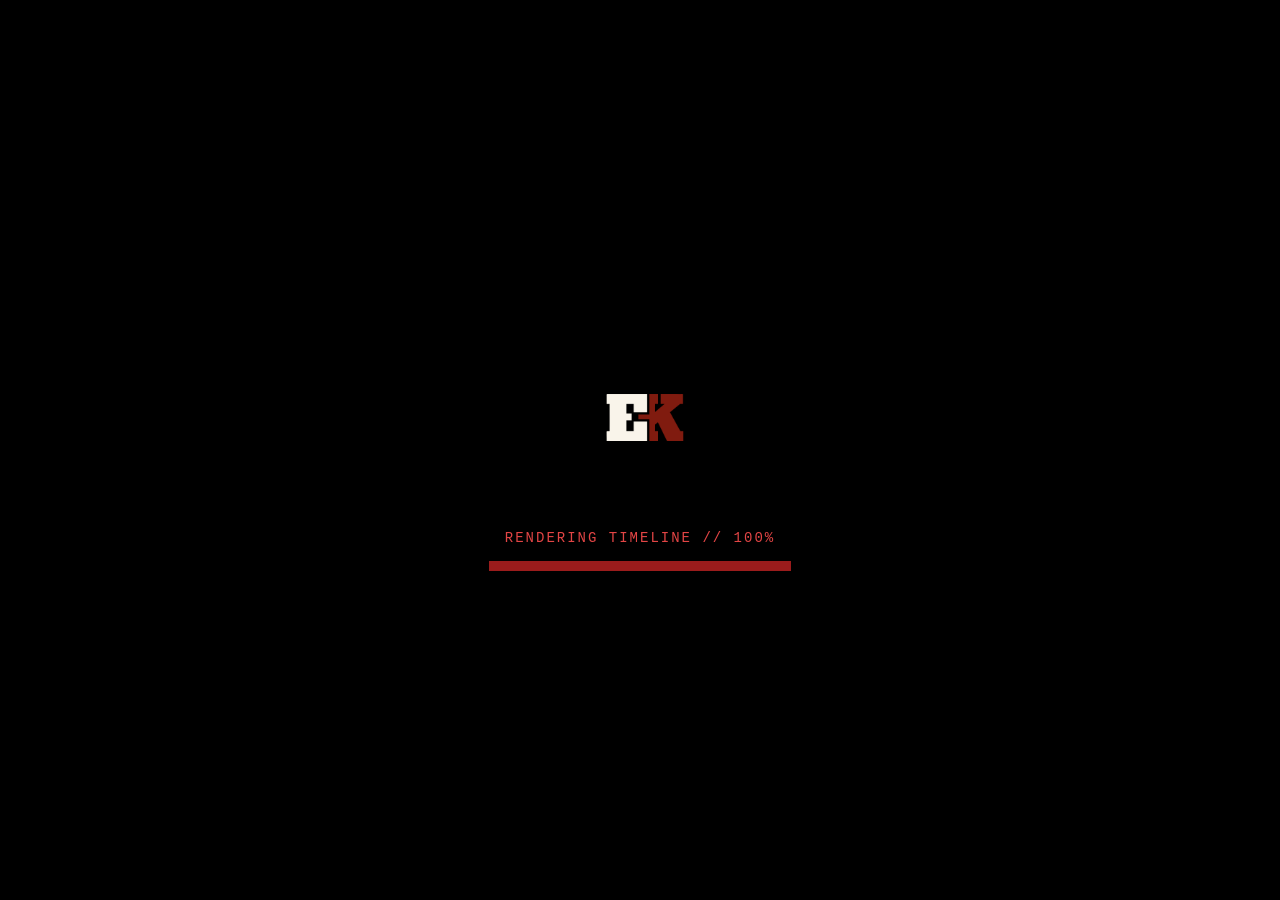
==== commit 7845da3a: "Update" ====
--- a/article.html
+++ b/article.html
@@ -582,6 +582,11 @@
                             <p>At events, first impressions come from basic things: arrive on time, listen before you pitch, ask open questions and have a short introduction ready. Don’t hand out cards like flyers and don’t corner senior people. Follow up within a day or two with a brief, specific message. Online, the same principles apply, but you have more time to think and less tone of voice to rely on, so be clear and polite.</p>
                             <p>Comment with something useful instead of generic praise, and avoid sending a long cold message asking for work. In either setting, assume that anything you say could be repeated, because creative communities are smaller than they look.</p>
 
+                            <div class="article-sources">
+                                <h4>Doesn't hurt to say hello!</h4>
+                                <img src="https://media.istockphoto.com/id/1916729901/photo/meeting-success-two-business-persons-shaking-hands-standing-outside.jpg?s=612x612&w=0&k=20&c=Zpa1CaJlGI4mYdzqJGjCIEWFRCkqo3DmHxLopdki-SE=" alt="." class="article-image">
+                            </div>
+
                             <h4>Your Digital Front Door: Platforms, Cards and Etiquette</h4>
                             <p>LinkedIn is the main place to reach employers and recruiters, so keep a clear photo, headline and summary. Add platforms suited to your discipline, such as ArtStation or Behance for artists, GitHub for developers and itch.io for games, plus a personal portfolio site that everything links back to.</p>
                             <p>Search your own name and make sure the results look consistent and professional. Business cards still help at in-person events, as long as they are simple: your name, specialism, portfolio link and one contact method. Good etiquette ties it together: reply promptly, give credit, say thank you and never criticise a client or colleague in public.</p>
@@ -626,7 +631,7 @@
                      ================================================================ -->
                 <div class="project-item article-item" id="article-6">
 
-                    <button class="project-toggle article-toggle wip">
+                    <button class="project-toggle article-toggle">
                         <img class="article-thumb" src="https://specials-images.forbesimg.com/imageserve/68221fb3a09ccc744313a422/960x0.jpg" viewBox='0 0 320 200'%3E%3Crect width='320' height='200' fill='%23111'/%3E%3Crect x='4' y='4' width='312' height='192' fill='none' stroke='%239b1c1c' stroke-width='2'/%3E%3Ctext x='160' y='106' fill='%238a857b' font-family='Courier New,monospace' font-size='18' text-anchor='middle'%3ECover image%3C/text%3E%3C/svg%3E" alt="">
                         <span class="article-summary">
                             <span class="article-title">IP Rights, Creativity and AI</span>
@@ -650,57 +655,95 @@
                                 <span data-word-count></span>
                             </div>
 
-                             <p class="article-lede">Opening</p>
-
-                            <h4>Title</h4>
-                            <p>Paragraph</p>
-                            <p>Paragraph</p>
-
-                            <h4>Title</h4>
-                            <p>Paragraph</p>
-                            <p>Paragraph</p>
-                            <p>Paragraph</p>
+                             <p class="article-lede">Intellectual property (IP) covers creations of the mind that the law treats as ownable. That includes copyright in illustrations, music and writing, trade marks in logos and brands, design rights and patents. For creative professionals, IP is the mechanism that turns an idea into an income, not an abstract legal concept.</p>
+
+                            <h4>Why IP Rights Matter to Creatives</h4>
+                            <p>Creative work is expensive to produce and cheap to copy. IP rights let creators decide who may use their work, on what terms and for what fee. Commissions, licences and royalties all depend on that control.</p>
+                            <p>Without it, a freelance illustrator or session musician has no bargaining power, because their output becomes free raw material for anyone who wants it. Moral rights, such as the right to be credited and to object to distortion, also protect a creator’s reputation.</p>
+
+                            <h4>Copyright: Protection and Its Limits</h4>
+                            <p>Copyright arises automatically when original work is created. It stops others copying, adapting or distributing that work without permission. But it was designed for human copiers, not for systems that ingest millions of images, songs and texts to learn their patterns.</p>
+                            <p>The first major UK test shows the gap. In Getty Images v Stability AI, the judge ruled that a model which does not store or reproduce copyright works is not an “infringing copy”. Getty’s wider copyright claims had already collapsed, because it dropped its primary claim after admitting there was no evidence the model had been trained in the UK.</p>
+                            <p>Copyright is territorial, but AI training can be moved to wherever the rules are weakest. For now, existing law looks inadequate against generative AI.</p>
+
+                            <div class="article-sources">
+                                <h4>Copyright is the backbone of creative industries.</h4>
+                                <img src="https://biid.org.uk/sites/default/files/2025-10/copyrigh_image_-_shutterstock_rsz.jpg" alt="." class="article-image">
+                            </div>
+
+                            <h4>Documented Legal Disputes in Visual Art</h4>
+                            <p>The Getty case is the best-known dispute. The court found trade mark infringement, but the judge described the findings as “extremely limited in scope”. The infringing outputs were a handful of images from early versions of Stable Diffusion that contained replicas of Getty’s watermark.</p>
+                            <p>In the United States, working artists brought the class action Andersen v Stability AI in 2023, arguing that their styles and portfolios were taken without consent. Both disputes show that individual creators and agencies are left to fund expensive litigation against some of the best-resourced companies in the world.</p>
+
+                            <h4>Does IP Stifle Creativity?</h4>
+                            <p>There is a fair counter-argument. Long copyright terms, aggressive takedowns and sampling disputes can penalise genuine homage and remix culture, and some rights-holders do overreach. But human creativity has always flourished under licensing, fair dealing and credit.</p>
+                            <p>The real problem today is the reverse of stifling. IP law restricts individual creators while failing to restrain industrial-scale copying by machines. A student who traces an illustration risks a complaint, while a company that scrapes a million illustrations faces few consequences.</p>
+
+                            <h4>Where Generative AI Sits, and Who Wins and Loses</h4>
+                            <p>Generative AI depends entirely on human work. It is trained on illustrations, photographs and music, then sold back to the market as a cheaper substitute. A global study commissioned by CISAC found that music and audiovisual creators will see 24% and 21% of their revenues at risk by 2028, while AI providers’ income grows.</p>
+                            <p>The same research estimates that the market for Gen AI music and audiovisual content will rise from €3 billion to €64 billion in 2028. Translators and adaptors fare worst, with 56 percent of their revenue at risk.</p>
 
                             <figure class="article-figure">
-                                <img src="data:image/svg+xml,%3Csvg xmlns='http://www.w3.org/2000/svg' viewBox='0 0 800 450'%3E%3Crect width='800' height='450' fill='%23111'/%3E%3Crect x='6' y='6' width='788' height='438' fill='none' stroke='%239b1c1c' stroke-width='2'/%3E%3Ctext x='400' y='235' fill='%238a857b' font-family='Courier New,monospace' font-size='30' text-anchor='middle'%3EImage 2%3C/text%3E%3C/svg%3E" alt="Describe what this image shows">
-                                <figcaption>Image caption</figcaption>
+                                <div class="chart">
+                                <svg viewBox="0 0 480 220" xmlns="http://www.w3.org/2000/svg" role="img" aria-label="Star chart: by 2028, 56 percent of dubbing and subtitling translators' revenue, 24 percent of music creators' revenue and 21 percent of audiovisual creators' revenue is at risk from generative AI. Each star represents 20 percent">
+                                    <defs>
+                                        <polygon id="ai-star" points="0,-17 4.11,-5.66 16.17,-5.25 6.66,2.16 9.99,13.75 0,7 -9.99,13.75 -6.66,2.16 -16.17,-5.25 -4.11,-5.66"></polygon>
+                                        <clipPath id="ai-clip-1"><rect x="103" y="20" width="27.2" height="50"></rect></clipPath>
+                                        <clipPath id="ai-clip-2"><rect x="63" y="75" width="6.8" height="50"></rect></clipPath>
+                                        <clipPath id="ai-clip-3"><rect x="63" y="130" width="1.7" height="50"></rect></clipPath>
+                                    </defs>
+
+                                    <use href="#ai-star" class="bar" fill-opacity="0.2" x="40" y="45"></use>
+                                    <use href="#ai-star" class="bar" fill-opacity="0.2" x="80" y="45"></use>
+                                    <use href="#ai-star" class="bar" fill-opacity="0.2" x="120" y="45"></use>
+                                    <use href="#ai-star" class="bar" fill-opacity="0.2" x="160" y="45"></use>
+                                    <use href="#ai-star" class="bar" fill-opacity="0.2" x="200" y="45"></use>
+                                    <use href="#ai-star" class="bar" x="40" y="45"></use>
+                                    <use href="#ai-star" class="bar" x="80" y="45"></use>
+                                    <g clip-path="url(#ai-clip-1)"><use href="#ai-star" class="bar" x="120" y="45"></use></g>
+                                    <text x="250" y="43" font-size="20">56%</text>
+                                    <text class="muted" x="250" y="59">Dubbing/subtitling</text>
+                                    <text class="muted" x="250" y="75">translators</text>
+
+                                    <use href="#ai-star" class="bar" fill-opacity="0.2" x="40" y="100"></use>
+                                    <use href="#ai-star" class="bar" fill-opacity="0.2" x="80" y="100"></use>
+                                    <use href="#ai-star" class="bar" fill-opacity="0.2" x="120" y="100"></use>
+                                    <use href="#ai-star" class="bar" fill-opacity="0.2" x="160" y="100"></use>
+                                    <use href="#ai-star" class="bar" fill-opacity="0.2" x="200" y="100"></use>
+                                    <use href="#ai-star" class="bar" x="40" y="100"></use>
+                                    <g clip-path="url(#ai-clip-2)"><use href="#ai-star" class="bar" x="80" y="100"></use></g>
+                                    <text x="250" y="98" font-size="20">24%</text>
+                                    <text class="muted" x="250" y="114">Music</text>
+                                    <text class="muted" x="250" y="130">creators</text>
+
+                                    <use href="#ai-star" class="bar" fill-opacity="0.2" x="40" y="155"></use>
+                                    <use href="#ai-star" class="bar" fill-opacity="0.2" x="80" y="155"></use>
+                                    <use href="#ai-star" class="bar" fill-opacity="0.2" x="120" y="155"></use>
+                                    <use href="#ai-star" class="bar" fill-opacity="0.2" x="160" y="155"></use>
+                                    <use href="#ai-star" class="bar" fill-opacity="0.2" x="200" y="155"></use>
+                                    <use href="#ai-star" class="bar" x="40" y="155"></use>
+                                    <g clip-path="url(#ai-clip-3)"><use href="#ai-star" class="bar" x="80" y="155"></use></g>
+                                    <text x="250" y="153" font-size="20">21%</text>
+                                    <text class="muted" x="250" y="169">Audiovisual</text>
+                                    <text class="muted" x="250" y="185">creators</text>
+
+                                    <text class="muted" x="40" y="212">Each star = 20% of revenue at risk</text>
+                                </svg>
+                                </div>
+                                <figcaption>Creators' revenue at risk from generative AI by 2028 (%). Source: <a href="https://www.cisac.org/Newsroom/news-releases/global-economic-study-shows-human-creators-future-risk-generative-ai" target="_blank" rel="noopener">CISAC / PMP Strategy, "Global economic study shows human creators' future at risk from generative AI" (2024)</a></figcaption>
                             </figure>
 
-                            <h4>Title</h4>
-                            <p>Paragraph</p>
-                            <p>Paragraph</p>
-
-                            <figure class="article-figure">
-                                <div class="chart" data-type="bar" data-unit="Sample"
-                                     data-labels="1,2,3,4,5"
-                                     data-values="3,7,12,9,16"></div>
-                                <figcaption>Graph caption</figcaption>
-                            </figure>
-
-                            <h4>Title</h4>
-                            <p>Paragraph</p>
-                            <p>Paragraph</p>
-
-                            <h4>Title</h4>
-                            <p>Paragraph</p>
-                            <p>Paragraph</p>
-
-
-                            <figure class="article-figure">
-                                <img src="data:image/svg+xml,%3Csvg xmlns='http://www.w3.org/2000/svg' viewBox='0 0 800 450'%3E%3Crect width='800' height='450' fill='%23111'/%3E%3Crect x='6' y='6' width='788' height='438' fill='none' stroke='%239b1c1c' stroke-width='2'/%3E%3Ctext x='400' y='235' fill='%238a857b' font-family='Courier New,monospace' font-size='30' text-anchor='middle'%3EImage 2%3C/text%3E%3C/svg%3E" alt="Describe what this image shows">
-                                <figcaption>Image caption</figcaption>
-                            </figure>
-
-                            <h4>Title</h4>
-                            <p>Paragraph</p>
-                            <p>Paragraph</p>
+                            <h4>My View: A Serious Threat to Creative Work</h4>
+                            <p>My view of AI-generated art is firmly negative. It rests on uncompensated labour, imitates distinctive styles without credit, and floods the market with a homogenised product that pushes human craft down in value. Calling this “democratisation” disguises a transfer of wealth from creators to platforms.</p>
+                            <p>Creative professionals need three protections: mandatory transparency about training data, licensing based on opt-in consent rather than opt-out, and fair remuneration when work is used. Until the law delivers them, AI will keep taking value from the people who made the work in the first place.</p>
 
                             <div class="article-sources">
                                 <h4>Sources</h4>
                                 <ol>
-                                    <li><a href="#" target="_blank" rel="noopener noreferrer">[Author. Title of the source. Publisher, year.]</a></li>
-                                    <li><a href="#" target="_blank" rel="noopener noreferrer">[Author. Title of the source. Publisher, year.]</a></li>
-                                    <li><a href="#" target="_blank" rel="noopener noreferrer">[Author. Title of the source. Publisher, year.]</a></li>
+                                    <li><a href="https://www.cisac.org/Newsroom/news-releases/global-economic-study-shows-human-creators-future-risk-generative-ai" target="_blank" rel="noopener noreferrer">CISAC &mdash; "Global economic study shows human creators’ future at risk from generative AI". Jennifer Campbell. (2024)</a></li>
+                                    <li><a href="https://www.eweek.com/news/generative-ai-music-audiovisual-revenues-impact/" target="_blank" rel="noopener noreferrer">EWeek &mdash; "Global Study: Generative AI to Impact 24% of Music Revenues and 21% of Audiovisual by 2028". Aminu Abdullahi. (2024)</a></li>
+                                    <li><a href="https://www.computing.co.uk/news/2025/ai/stability-ai-wins-key-ruling-getty-copyright" target="_blank" rel="noopener noreferrer">TheChannelComputing &mdash; "Stability AI wins key ruling in Getty Images copyright clash in the UK". Dev Kundaliya. (2025)</a></li>
+                                    <li><a href="https://www.clearygottlieb.com/news-and-insights/publication-listing/uk-high-court-issues-landmark-ruling-in-getty-images-v-stability-ai" target="_blank" rel="noopener noreferrer">Cleary Gottlieb &mdash; "UK High Court Issues Landmark Ruling in Getty Images v. Stability AI, with Narrow Trademark Infringement Win for Getty; Claim of Secondary Copyright Infringement Fails". Cleary Gottlieb Steen & Hamilton LLP. (2024)</a></li>
                                 </ol>
                             </div>
 
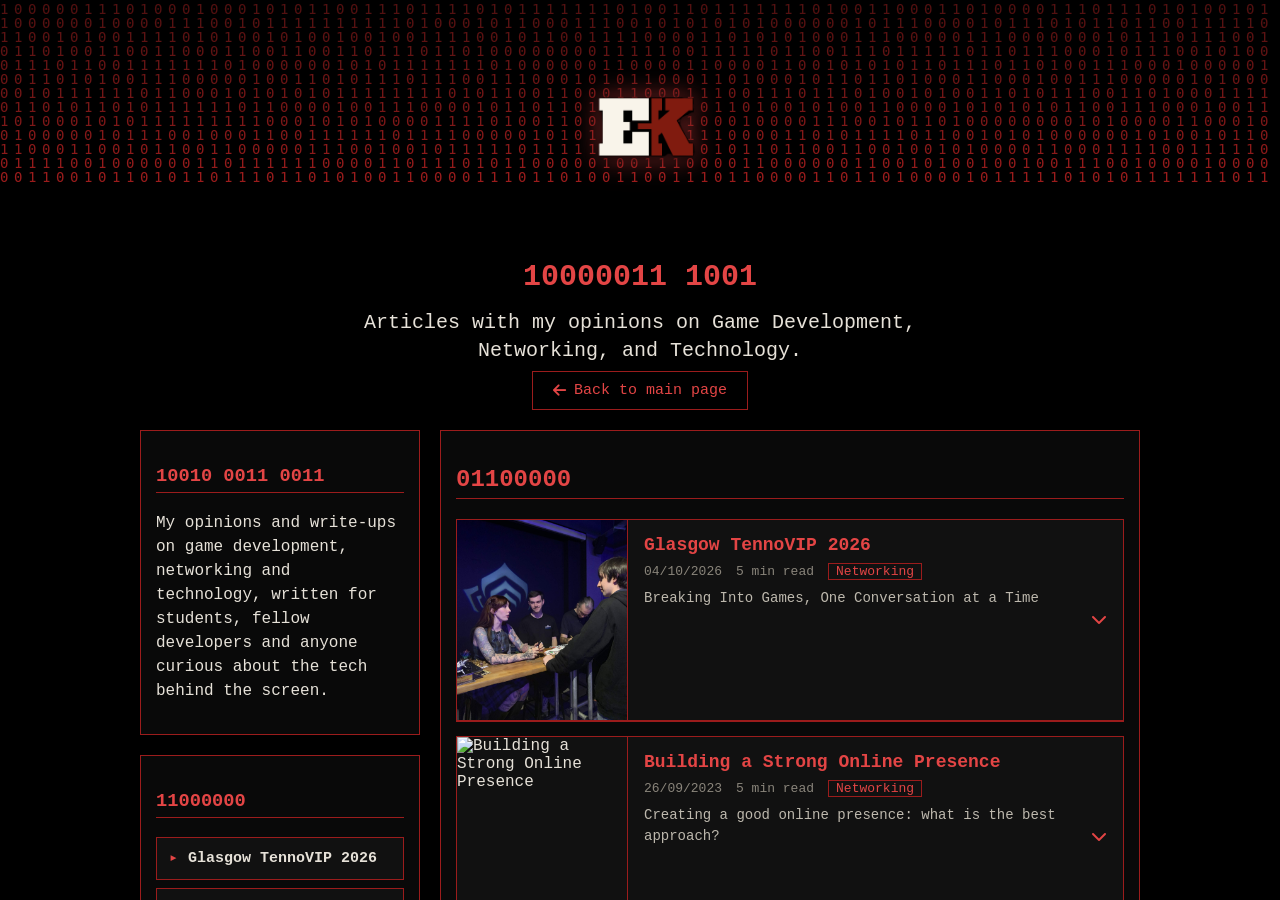
==== commit 9018382c: "Update" ====
--- a/article.html
+++ b/article.html
@@ -655,16 +655,18 @@
                                 <span data-word-count></span>
                             </div>
 
-                             <p class="article-lede">Intellectual property (IP) covers creations of the mind that the law treats as ownable. That includes copyright in illustrations, music and writing, trade marks in logos and brands, design rights and patents. For creative professionals, IP is the mechanism that turns an idea into an income, not an abstract legal concept.</p>
+                             <p class="article-lede">Intellectual property (IP) covers creations of the mind that the law treats as ownable. That includes copyright in illustrations, music and writing, trade marks in logos and brands, design rights and patents. Each protects a different kind of output, but all rest on the same principle: the person who creates something valuable should have a say in how it is used. For creative professionals, IP is the mechanism that turns an idea into an income, not an abstract legal concept.</p>
 
                             <h4>Why IP Rights Matter to Creatives</h4>
-                            <p>Creative work is expensive to produce and cheap to copy. IP rights let creators decide who may use their work, on what terms and for what fee. Commissions, licences and royalties all depend on that control.</p>
-                            <p>Without it, a freelance illustrator or session musician has no bargaining power, because their output becomes free raw material for anyone who wants it. Moral rights, such as the right to be credited and to object to distortion, also protect a creator’s reputation.</p>
+                            <p>Creative work is expensive to produce and cheap to copy. An illustrator may spend days developing a single image, and a composer may spend months on a score, yet a digital file can be duplicated in seconds at almost no cost. IP rights close that gap by letting creators decide who may use their work, on what terms and for what fee. Commissions, licences and royalties all depend on that control.</p>
+                            <p>Without it, a freelance illustrator or session musician has no bargaining power, because their output becomes free raw material for anyone who wants it. Clients have little reason to pay for something they can take, and the whole market for original work weakens as a result.</p>
+                            <p>Moral rights, such as the right to be credited and to object to distortion, also protect a creator’s reputation. A name attached to a body of work is a professional asset. It brings future commissions, and it tells audiences who is responsible for what they are seeing or hearing. When work is altered or stripped of attribution, creators lose income and also control over how they are known.</p>
 
                             <h4>Copyright: Protection and Its Limits</h4>
-                            <p>Copyright arises automatically when original work is created. It stops others copying, adapting or distributing that work without permission. But it was designed for human copiers, not for systems that ingest millions of images, songs and texts to learn their patterns.</p>
-                            <p>The first major UK test shows the gap. In Getty Images v Stability AI, the judge ruled that a model which does not store or reproduce copyright works is not an “infringing copy”. Getty’s wider copyright claims had already collapsed, because it dropped its primary claim after admitting there was no evidence the model had been trained in the UK.</p>
-                            <p>Copyright is territorial, but AI training can be moved to wherever the rules are weakest. For now, existing law looks inadequate against generative AI.</p>
+                            <p>Copyright arises automatically when original work is created. No registration or fee is needed. It stops others copying, adapting or distributing that work without permission, and it gives creators a legal basis to negotiate and to challenge misuse.</p>
+                            <p>But the framework was designed for human copiers, not for systems that ingest millions of images, songs and texts to learn their patterns. Traditional infringement asks whether a specific work was reproduced. Machine learning raises a different question: whether it is infringement to use a vast body of work to build a system that can generate new material in the same manner.</p>
+                            <p>The first major UK test shows the gap. In Getty Images v Stability AI, the judge ruled that a model which does not store or reproduce copyright works is not an “infringing copy”. Getty’s wider copyright claims had already collapsed, because it dropped its primary claim after admitting there was no evidence the model had been trained in the UK. The outcome turned on where the training took place and on technical questions about what a trained model contains, rather than on whether creators had been wronged.</p>
+                            <p>Copyright is territorial, but AI training can be moved to wherever the rules are weakest. A developer can train a model in a permissive jurisdiction and then offer it to users worldwide, and a creator in the UK may have no practical route to challenge it. For now, existing law looks inadequate against generative AI.</p>
 
                             <div class="article-sources">
                                 <h4>Copyright is the backbone of creative industries.</h4>
@@ -672,16 +674,18 @@
                             </div>
 
                             <h4>Documented Legal Disputes in Visual Art</h4>
-                            <p>The Getty case is the best-known dispute. The court found trade mark infringement, but the judge described the findings as “extremely limited in scope”. The infringing outputs were a handful of images from early versions of Stable Diffusion that contained replicas of Getty’s watermark.</p>
-                            <p>In the United States, working artists brought the class action Andersen v Stability AI in 2023, arguing that their styles and portfolios were taken without consent. Both disputes show that individual creators and agencies are left to fund expensive litigation against some of the best-resourced companies in the world.</p>
+                            <p>The Getty case is the best-known dispute. The court found trade mark infringement, but the judge described the findings as “extremely limited in scope”. The infringing outputs were a handful of images from early versions of Stable Diffusion that contained replicas of Getty’s watermark. A narrow win on a side issue is a long way from the broad protection creators were hoping for.</p>
+                            <p>In the United States, working artists brought the class action Andersen v Stability AI in 2023, arguing that their styles and portfolios were taken without consent. The claim reflects a concern many illustrators share: that a system trained on their portfolios can produce work in their manner, and then compete with them for the commissions that sustain their careers.</p>
+                            <p>Both disputes show that individual creators and agencies are left to fund expensive litigation against some of the best-resourced companies in the world. Litigation is slow, costly and uncertain, and most freelancers cannot afford it. A right that can only be enforced by those with the deepest pockets does little to protect the people it was meant to serve.</p>
 
                             <h4>Does IP Stifle Creativity?</h4>
-                            <p>There is a fair counter-argument. Long copyright terms, aggressive takedowns and sampling disputes can penalise genuine homage and remix culture, and some rights-holders do overreach. But human creativity has always flourished under licensing, fair dealing and credit.</p>
-                            <p>The real problem today is the reverse of stifling. IP law restricts individual creators while failing to restrain industrial-scale copying by machines. A student who traces an illustration risks a complaint, while a company that scrapes a million illustrations faces few consequences.</p>
+                            <p>There is a fair counter-argument. Long copyright terms, aggressive takedowns and sampling disputes can penalise genuine homage and remix culture, and some rights-holders do overreach. Art has always built on earlier art, and rules that are too rigid risk choking off the borrowing and reinterpretation that drive new forms. Critics are right to say that IP can be misused.</p>
+                            <p>But human creativity has always flourished under licensing, fair dealing and credit. Musicians clear samples, writers quote with attribution and artists work within established traditions while paying their dues to them. These mechanisms balance the interests of original creators and later ones.</p>
+                            <p>The real problem today is the reverse of stifling. IP law restricts individual creators while failing to restrain industrial-scale copying by machines. A student who traces an illustration risks a complaint, while a company that scrapes a million illustrations faces few consequences. The law is strict with those who have little power and lenient with those who have a great deal.</p>
 
                             <h4>Where Generative AI Sits, and Who Wins and Loses</h4>
-                            <p>Generative AI depends entirely on human work. It is trained on illustrations, photographs and music, then sold back to the market as a cheaper substitute. A global study commissioned by CISAC found that music and audiovisual creators will see 24% and 21% of their revenues at risk by 2028, while AI providers’ income grows.</p>
-                            <p>The same research estimates that the market for Gen AI music and audiovisual content will rise from €3 billion to €64 billion in 2028. Translators and adaptors fare worst, with 56 percent of their revenue at risk.</p>
+                            <p>Generative AI depends entirely on human work. It is trained on illustrations, photographs and music, then sold back to the market as a cheaper substitute. The creators whose work made the technology possible are therefore competing against it, without having been asked or paid.</p>
+                            <p>A global study commissioned by CISAC found that music and audiovisual creators will see 24% and 21% of their revenues at risk by 2028, while AI providers’ income grows. The same research estimates that the market for Gen AI music and audiovisual content will rise from €3 billion to €64 billion in 2028. Translators and adaptors fare worst, with 56 percent of their revenue at risk. These figures describe a redistribution of income from the people who create to the companies that build the tools.</p>
 
                             <figure class="article-figure">
                                 <div class="chart">
@@ -734,8 +738,9 @@
                             </figure>
 
                             <h4>My View: A Serious Threat to Creative Work</h4>
-                            <p>My view of AI-generated art is firmly negative. It rests on uncompensated labour, imitates distinctive styles without credit, and floods the market with a homogenised product that pushes human craft down in value. Calling this “democratisation” disguises a transfer of wealth from creators to platforms.</p>
-                            <p>Creative professionals need three protections: mandatory transparency about training data, licensing based on opt-in consent rather than opt-out, and fair remuneration when work is used. Until the law delivers them, AI will keep taking value from the people who made the work in the first place.</p>
+                            <p>My view of AI-generated art is firmly negative. It rests on uncompensated labour, imitates distinctive styles without credit, and floods the market with a homogenised product that pushes human craft down in value. When audiences are saturated with fast, cheap imagery, the work of a skilled illustrator becomes harder to sell at a fair price. Calling this “democratisation” disguises a transfer of wealth from creators to platforms.</p>
+                            <p>Creative professionals need three protections: mandatory transparency about training data, licensing based on opt-in consent rather than opt-out, and fair remuneration when work is used. Transparency lets creators discover whether their work has been taken. Opt-in consent puts the burden on the company that wants to use the work, not on the artist to police the internet. Fair remuneration ensures that those who supply the raw material share in the value created from it.</p>
+                            <p>Until the law delivers them, AI will keep taking value from the people who made the work in the first place.</p>
 
                             <div class="article-sources">
                                 <h4>Sources</h4>
